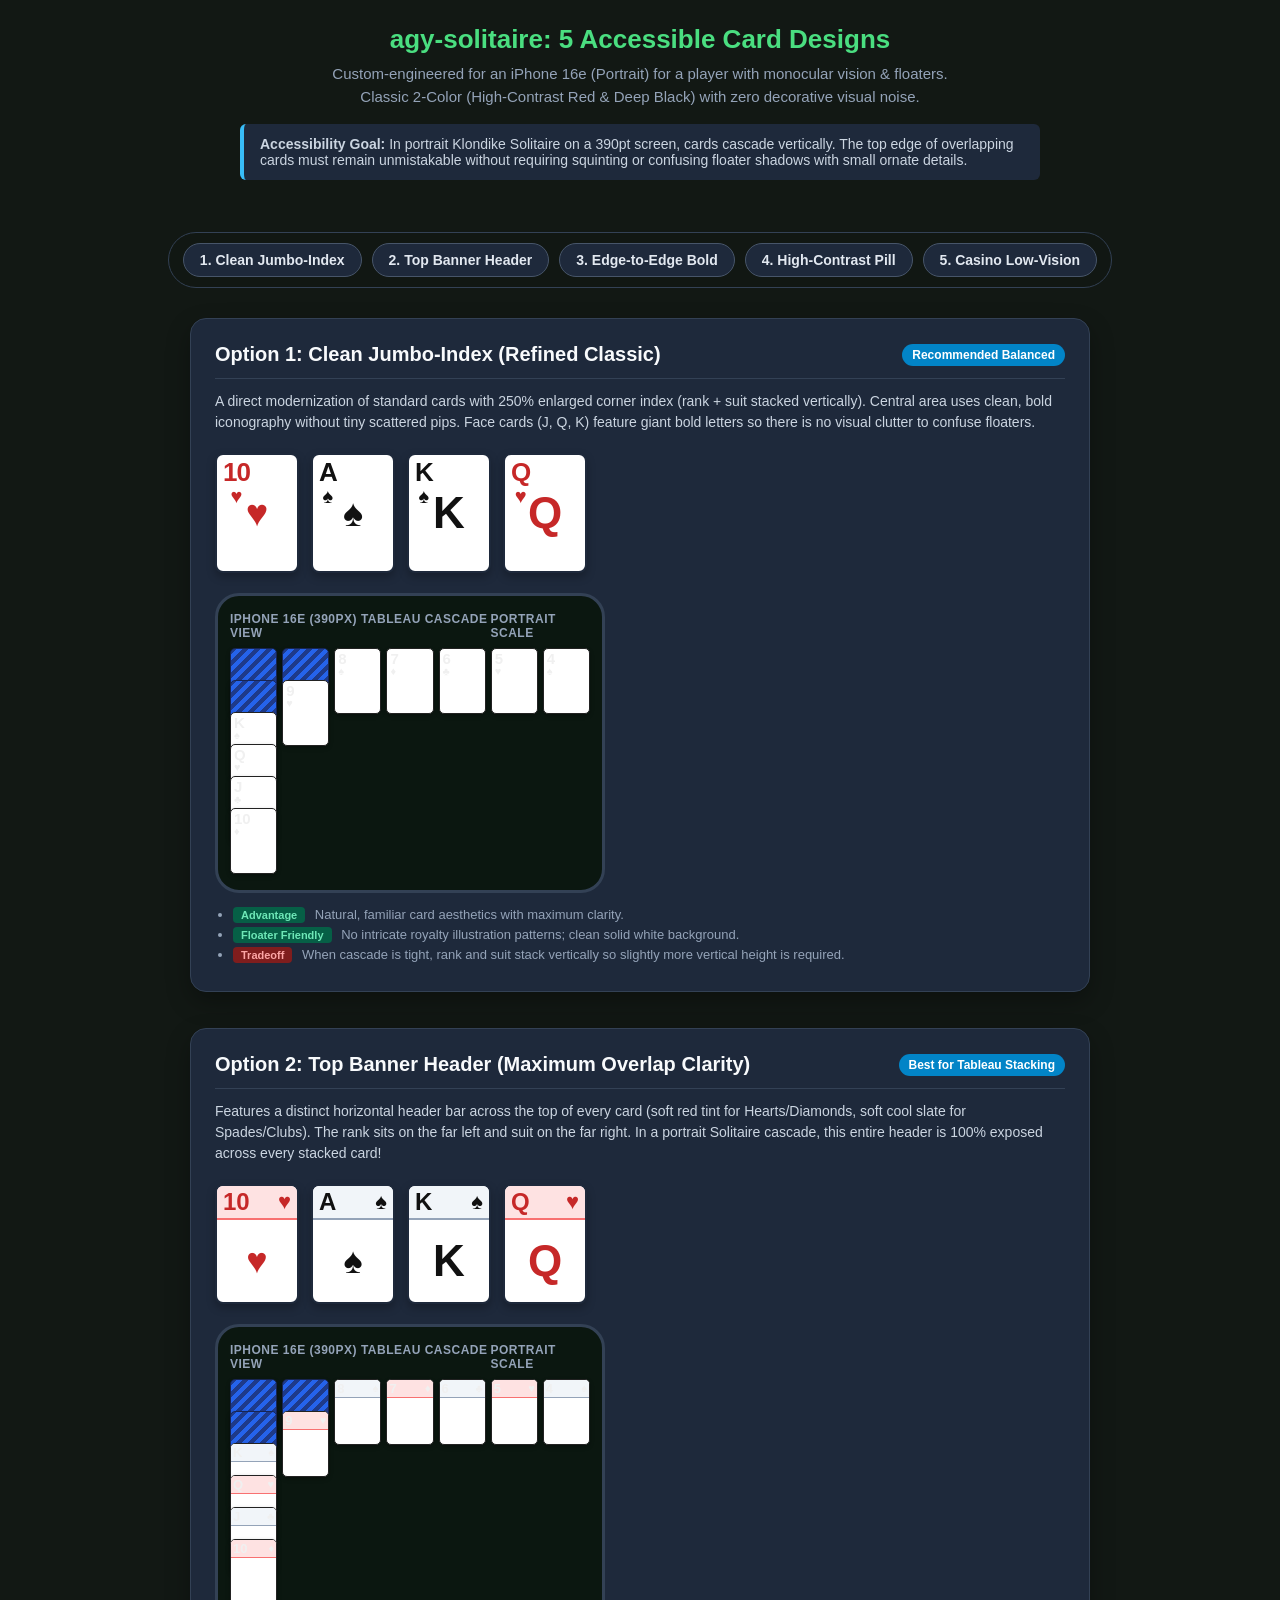
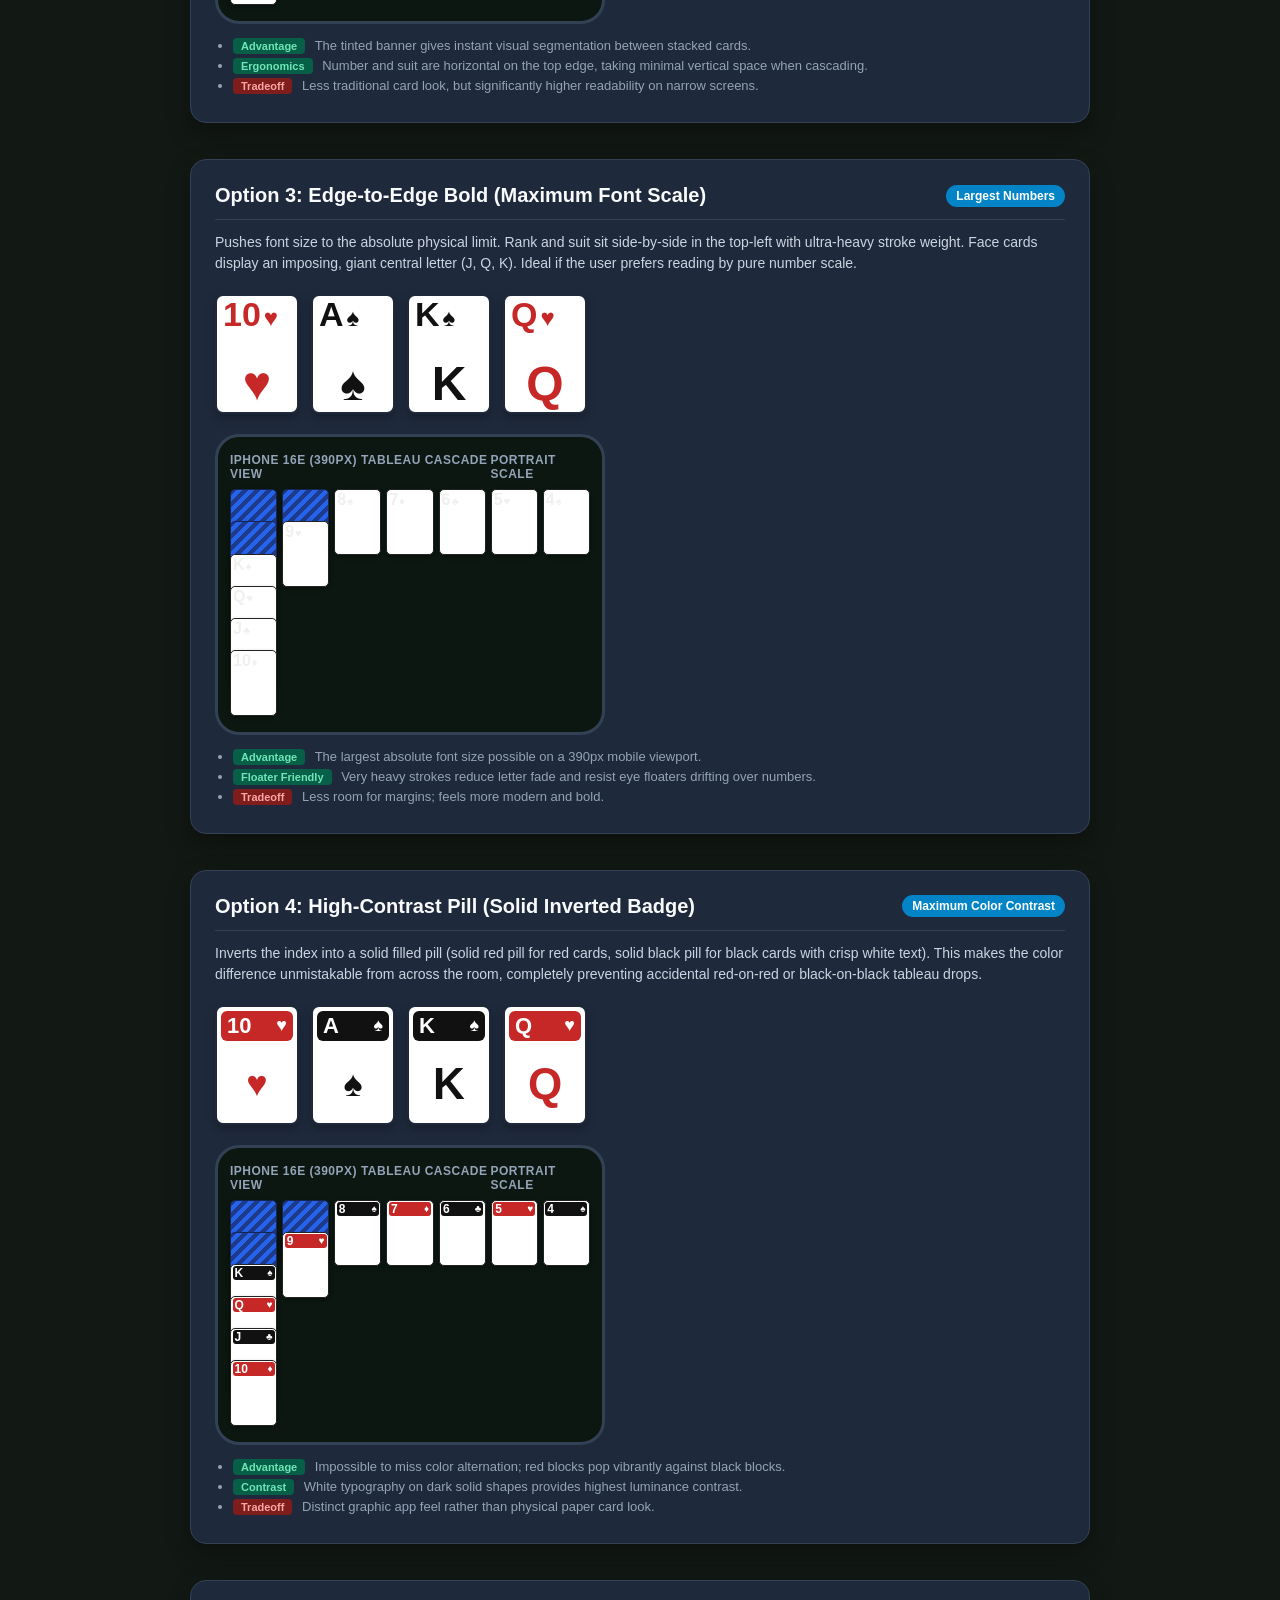
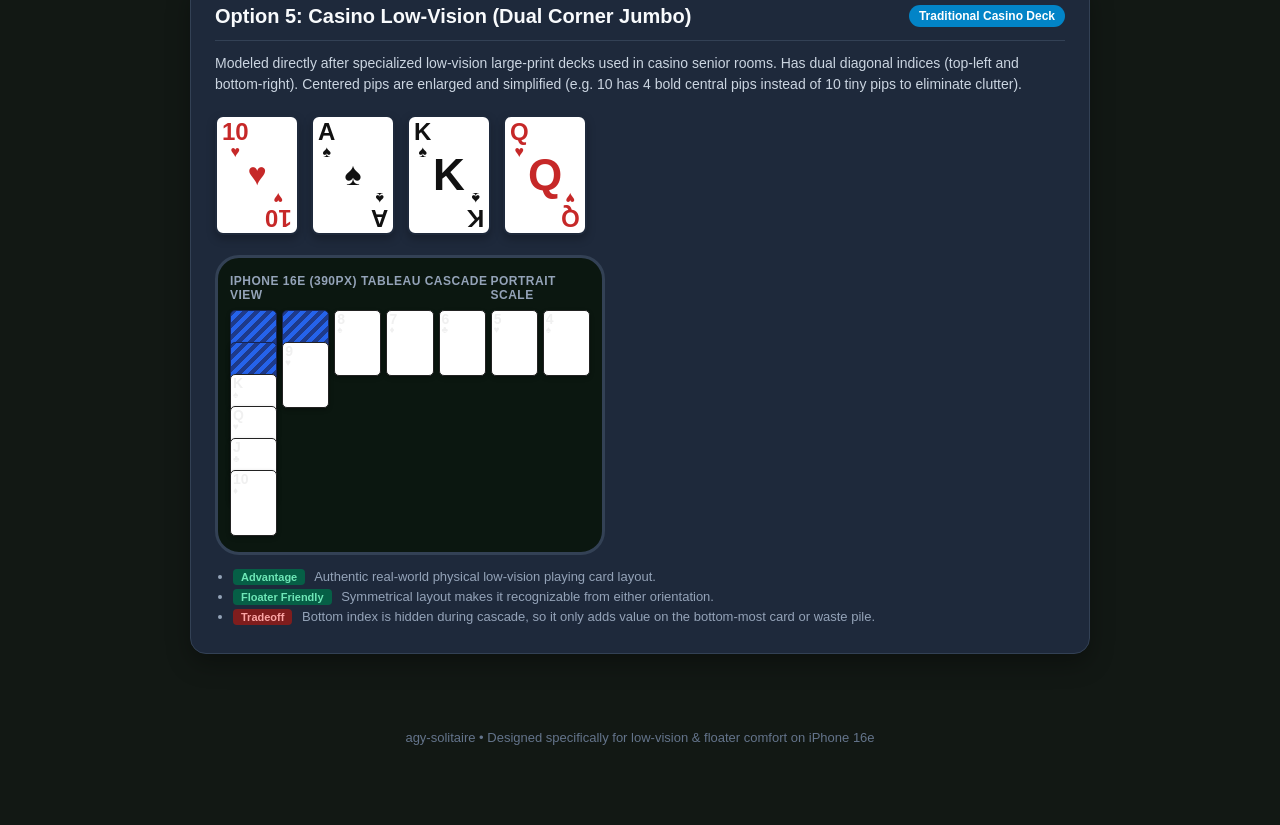
==== card-designs-preview.html @ 31e2810b "Add 5 accessible card design options with iPhone 16e portrait cascade simulation" ====
<!DOCTYPE html>
<html lang="en">
<head>
  <meta charset="UTF-8">
  <meta name="viewport" content="width=device-width, initial-scale=1.0">
  <title>agy-solitaire - Card Design Options for iPhone 16e</title>
  <style>
    :root {
      --bg-color: #0d1b14;
      --card-red: #c62828;
      --card-black: #111111;
      --card-bg: #ffffff;
      --card-border: #2c3e50;
      --felt-green: #1a4329;
    }

    * {
      box-sizing: border-box;
      margin: 0;
      padding: 0;
      font-family: -apple-system, BlinkMacSystemFont, "Segoe UI", Roboto, Helvetica, Arial, sans-serif;
    }

    body {
      background-color: #121814;
      color: #f0f0f0;
      padding: 24px 16px 80px 16px;
      display: flex;
      flex-direction: column;
      align-items: center;
    }

    header {
      max-width: 900px;
      text-align: center;
      margin-bottom: 28px;
    }

    h1 {
      font-size: 26px;
      margin-bottom: 8px;
      color: #4ade80;
    }

    p.subtitle {
      font-size: 15px;
      color: #94a3b8;
      line-height: 1.5;
    }

    .notice-box {
      background: #1e293b;
      border-left: 4px solid #38bdf8;
      padding: 12px 16px;
      border-radius: 6px;
      margin: 16px 0 24px 0;
      font-size: 14px;
      color: #cbd5e1;
      text-align: left;
      max-width: 800px;
    }

    .options-nav {
      display: flex;
      flex-wrap: wrap;
      gap: 10px;
      justify-content: center;
      margin-bottom: 30px;
      position: sticky;
      top: 10px;
      z-index: 100;
      background: rgba(18, 24, 20, 0.95);
      backdrop-filter: blur(8px);
      padding: 10px 14px;
      border-radius: 30px;
      border: 1px solid #334155;
    }

    .nav-btn {
      background: #1e293b;
      color: #e2e8f0;
      border: 1px solid #475569;
      padding: 8px 16px;
      border-radius: 20px;
      font-size: 14px;
      font-weight: 600;
      cursor: pointer;
      text-decoration: none;
      transition: all 0.2s;
    }

    .nav-btn:hover, .nav-btn.active {
      background: #22c55e;
      color: #052e16;
      border-color: #22c55e;
    }

    .section-card {
      background: #1e293b;
      border: 1px solid #334155;
      border-radius: 16px;
      padding: 24px;
      max-width: 900px;
      width: 100%;
      margin-bottom: 36px;
      box-shadow: 0 10px 25px rgba(0,0,0,0.3);
    }

    .option-header {
      display: flex;
      justify-content: space-between;
      align-items: center;
      margin-bottom: 12px;
      border-bottom: 1px solid #334155;
      padding-bottom: 12px;
    }

    .option-title {
      font-size: 20px;
      font-weight: 700;
      color: #f8fafc;
    }

    .option-tag {
      background: #0284c7;
      color: #ffffff;
      padding: 4px 10px;
      border-radius: 12px;
      font-size: 12px;
      font-weight: bold;
    }

    .option-desc {
      font-size: 14px;
      color: #cbd5e1;
      margin-bottom: 20px;
      line-height: 1.5;
    }

    .showcase-row {
      display: flex;
      flex-wrap: wrap;
      gap: 16px;
      align-items: flex-start;
      margin-bottom: 20px;
    }

    .card-sample-group {
      display: flex;
      gap: 12px;
      flex-wrap: wrap;
    }

    /* Standard Card Box - 80px x 115px for preview */
    .card {
      width: 84px;
      height: 120px;
      background: #ffffff;
      border-radius: 8px;
      border: 2px solid #1e293b;
      box-shadow: 0 4px 8px rgba(0,0,0,0.25);
      position: relative;
      overflow: hidden;
      user-select: none;
      display: flex;
      flex-direction: column;
    }

    .card.red {
      color: #c62828;
    }

    .card.black {
      color: #111111;
    }

    /* iPhone 16e Simulation View */
    .iphone-sim-container {
      background: #0b1710;
      border: 3px solid #334155;
      border-radius: 24px;
      padding: 16px 12px;
      width: 100%;
      max-width: 390px;
      margin-top: 16px;
    }

    .iphone-sim-title {
      font-size: 12px;
      font-weight: bold;
      color: #94a3b8;
      text-transform: uppercase;
      letter-spacing: 0.5px;
      margin-bottom: 8px;
      display: flex;
      justify-content: space-between;
    }

    .iphone-sim-tableau {
      display: grid;
      grid-template-columns: repeat(7, 1fr);
      gap: 5px;
      width: 100%;
      min-height: 160px;
    }

    .tableau-col {
      display: flex;
      flex-direction: column;
      position: relative;
    }

    /* Micro-card for 390px iPhone simulation */
    .iphone-card {
      width: 100%;
      aspect-ratio: 1 / 1.4;
      background: #ffffff;
      border-radius: 5px;
      border: 1.5px solid #222;
      box-shadow: 0 2px 4px rgba(0,0,0,0.3);
      position: relative;
      overflow: hidden;
      margin-bottom: -72%; /* realistic cascade overlap */
    }

    .iphone-card:last-child {
      margin-bottom: 0;
    }

    .iphone-card.facedown {
      background: linear-gradient(135deg, #1e3a8a 25%, #2563eb 25%, #2563eb 50%, #1e3a8a 50%, #1e3a8a 75%, #2563eb 75%);
      background-size: 12px 12px;
      border: 1.5px solid #172554;
    }

    /* ========================================================= */
    /* OPTION 1: CLEAN JUMBO-INDEX (CLASSIC REFINED)              */
    /* ========================================================= */
    .opt1-index {
      position: absolute;
      top: 4px;
      left: 6px;
      display: flex;
      flex-direction: column;
      align-items: center;
      line-height: 1;
    }
    .opt1-rank {
      font-size: 26px;
      font-weight: 900;
      letter-spacing: -1px;
    }
    .opt1-suit {
      font-size: 20px;
      margin-top: 1px;
    }
    .opt1-center {
      margin: auto;
      font-size: 38px;
      line-height: 1;
    }
    .opt1-court-letter {
      margin: auto;
      font-size: 44px;
      font-weight: 900;
      line-height: 1;
    }

    /* iPhone mini scale opt1 */
    .iphone-card.opt1 {
      padding: 2px 3px;
    }
    .iphone-card.opt1 .mini-rank {
      font-size: 15px;
      font-weight: 900;
      line-height: 1;
      display: block;
    }
    .iphone-card.opt1 .mini-suit {
      font-size: 11px;
      line-height: 1;
      display: block;
    }

    /* ========================================================= */
    /* OPTION 2: BANNER HEADER (MAXIMUM TABLEAU VISIBILITY)      */
    /* ========================================================= */
    .opt2-header {
      width: 100%;
      height: 34px;
      background: #f1f5f9;
      border-bottom: 2px solid #cbd5e1;
      display: flex;
      justify-content: space-between;
      align-items: center;
      padding: 0 6px;
    }
    .card.red .opt2-header {
      background: #fee2e2;
      border-bottom: 2px solid #f87171;
    }
    .card.black .opt2-header {
      background: #f1f5f9;
      border-bottom: 2px solid #94a3b8;
    }
    .opt2-rank {
      font-size: 24px;
      font-weight: 900;
    }
    .opt2-suit {
      font-size: 22px;
    }
    .opt2-center {
      margin: auto;
      font-size: 36px;
    }

    /* iPhone mini scale opt2 */
    .iphone-card.opt2 .mini-header {
      height: 18px;
      display: flex;
      justify-content: space-between;
      align-items: center;
      padding: 0 2px;
      border-bottom: 1.5px solid #cbd5e1;
    }
    .iphone-card.opt2.red .mini-header {
      background: #fee2e2;
      border-color: #f87171;
    }
    .iphone-card.opt2.black .mini-header {
      background: #f1f5f9;
      border-color: #94a3b8;
    }
    .iphone-card.opt2 .mini-rank {
      font-size: 13px;
      font-weight: 900;
      line-height: 1;
    }
    .iphone-card.opt2 .mini-suit {
      font-size: 11px;
      line-height: 1;
    }

    /* ========================================================= */
    /* OPTION 3: EDGE-TO-EDGE JUMBO (MAXIMUM DIGIT SIZE)         */
    /* ========================================================= */
    .opt3-container {
      height: 100%;
      display: flex;
      flex-direction: column;
      justify-content: space-between;
      padding: 3px 6px;
    }
    .opt3-top {
      display: flex;
      align-items: baseline;
      gap: 3px;
    }
    .opt3-rank {
      font-size: 34px;
      font-weight: 900;
      line-height: 0.9;
    }
    .opt3-suit {
      font-size: 24px;
      line-height: 1;
    }
    .opt3-center {
      font-size: 48px;
      font-weight: 900;
      text-align: center;
      line-height: 0.8;
      margin-bottom: 6px;
    }

    /* iPhone mini scale opt3 */
    .iphone-card.opt3 {
      padding: 2px;
    }
    .iphone-card.opt3 .mini-row {
      display: flex;
      align-items: baseline;
      gap: 1px;
    }
    .iphone-card.opt3 .mini-rank {
      font-size: 16px;
      font-weight: 900;
      line-height: 1;
    }
    .iphone-card.opt3 .mini-suit {
      font-size: 11px;
      line-height: 1;
    }

    /* ========================================================= */
    /* OPTION 4: HIGH-CONTRAST BADGE PILL (COLOR-BLOCKED TAG)    */
    /* ========================================================= */
    .opt4-badge {
      margin: 4px;
      padding: 2px 6px;
      border-radius: 6px;
      display: flex;
      align-items: center;
      justify-content: space-between;
    }
    .card.red .opt4-badge {
      background: #c62828;
      color: #ffffff;
    }
    .card.black .opt4-badge {
      background: #111111;
      color: #ffffff;
    }
    .opt4-rank {
      font-size: 22px;
      font-weight: 900;
    }
    .opt4-suit {
      font-size: 18px;
    }
    .opt4-center {
      margin: auto;
      font-size: 36px;
    }

    /* iPhone mini scale opt4 */
    .iphone-card.opt4 .mini-badge {
      margin: 1.5px;
      padding: 1px 2px;
      border-radius: 3px;
      display: flex;
      align-items: center;
      justify-content: space-between;
    }
    .iphone-card.opt4.red .mini-badge {
      background: #c62828;
      color: #fff;
    }
    .iphone-card.opt4.black .mini-badge {
      background: #111;
      color: #fff;
    }
    .iphone-card.opt4 .mini-rank {
      font-size: 12px;
      font-weight: 900;
      line-height: 1;
    }
    .iphone-card.opt4 .mini-suit {
      font-size: 10px;
      line-height: 1;
    }

    /* ========================================================= */
    /* OPTION 5: CASINO LOW-VISION (DUAL-CORNER JUMBO BOLD)      */
    /* ========================================================= */
    .opt5-corner-tl {
      position: absolute;
      top: 4px;
      left: 5px;
      display: flex;
      flex-direction: column;
      align-items: center;
      line-height: 0.95;
    }
    .opt5-corner-br {
      position: absolute;
      bottom: 4px;
      right: 5px;
      display: flex;
      flex-direction: column;
      align-items: center;
      line-height: 0.95;
      transform: rotate(180deg);
    }
    .opt5-rank {
      font-size: 24px;
      font-weight: 900;
    }
    .opt5-suit {
      font-size: 16px;
    }
    .opt5-center {
      margin: auto;
      font-size: 32px;
    }

    /* iPhone mini scale opt5 */
    .iphone-card.opt5 .mini-corner {
      padding: 2px;
      line-height: 0.9;
    }
    .iphone-card.opt5 .mini-rank {
      font-size: 14px;
      font-weight: 900;
      display: block;
    }
    .iphone-card.opt5 .mini-suit {
      font-size: 10px;
      display: block;
    }

    .key-features {
      margin-top: 14px;
      padding-left: 18px;
      font-size: 13px;
      color: #94a3b8;
    }
    .key-features li {
      margin-bottom: 4px;
    }
    .key-features strong {
      color: #e2e8f0;
    }

    .pro-con-tag {
      display: inline-block;
      padding: 2px 8px;
      border-radius: 4px;
      font-size: 11px;
      font-weight: bold;
      margin-right: 6px;
    }
    .pro { background: #065f46; color: #6ee7b7; }
    .con { background: #7f1d1d; color: #fca5a5; }

    footer {
      text-align: center;
      font-size: 13px;
      color: #64748b;
      margin-top: 40px;
    }
  </style>
</head>
<body>

  <header>
    <h1>agy-solitaire: 5 Accessible Card Designs</h1>
    <p class="subtitle">Custom-engineered for an iPhone 16e (Portrait) for a player with monocular vision & floaters.<br>
    Classic 2-Color (High-Contrast Red & Deep Black) with zero decorative visual noise.</p>
    <div class="notice-box">
      <strong>Accessibility Goal:</strong> In portrait Klondike Solitaire on a 390pt screen, cards cascade vertically. The top edge of overlapping cards must remain unmistakable without requiring squinting or confusing floater shadows with small ornate details.
    </div>
  </header>

  <nav class="options-nav">
    <a href="#option1" class="nav-btn">1. Clean Jumbo-Index</a>
    <a href="#option2" class="nav-btn">2. Top Banner Header</a>
    <a href="#option3" class="nav-btn">3. Edge-to-Edge Bold</a>
    <a href="#option4" class="nav-btn">4. High-Contrast Pill</a>
    <a href="#option5" class="nav-btn">5. Casino Low-Vision</a>
  </nav>

  <!-- OPTION 1 -->
  <section class="section-card" id="option1">
    <div class="option-header">
      <div class="option-title">Option 1: Clean Jumbo-Index (Refined Classic)</div>
      <div class="option-tag">Recommended Balanced</div>
    </div>
    <p class="option-desc">
      A direct modernization of standard cards with 250% enlarged corner index (rank + suit stacked vertically). Central area uses clean, bold iconography without tiny scattered pips. Face cards (J, Q, K) feature giant bold letters so there is no visual clutter to confuse floaters.
    </p>
    
    <div class="showcase-row">
      <!-- 4 Card Showcase -->
      <div class="card-sample-group">
        <!-- 10 of Hearts -->
        <div class="card red">
          <div class="opt1-index">
            <span class="opt1-rank">10</span>
            <span class="opt1-suit">♥</span>
          </div>
          <div class="opt1-center">♥</div>
        </div>
        <!-- Ace of Spades -->
        <div class="card black">
          <div class="opt1-index">
            <span class="opt1-rank">A</span>
            <span class="opt1-suit">♠</span>
          </div>
          <div class="opt1-center">♠</div>
        </div>
        <!-- King of Spades -->
        <div class="card black">
          <div class="opt1-index">
            <span class="opt1-rank">K</span>
            <span class="opt1-suit">♠</span>
          </div>
          <div class="opt1-court-letter">K</div>
        </div>
        <!-- Queen of Hearts -->
        <div class="card red">
          <div class="opt1-index">
            <span class="opt1-rank">Q</span>
            <span class="opt1-suit">♥</span>
          </div>
          <div class="opt1-court-letter">Q</div>
        </div>
      </div>
    </div>

    <!-- iPhone 16e Simulation -->
    <div class="iphone-sim-container">
      <div class="iphone-sim-title">
        <span>iPhone 16e (390px) Tableau Cascade View</span>
        <span>Portrait Scale</span>
      </div>
      <div class="iphone-sim-tableau">
        <div class="tableau-col">
          <div class="iphone-card facedown"></div>
          <div class="iphone-card facedown"></div>
          <div class="iphone-card opt1 black">
            <span class="mini-rank">K</span>
            <span class="mini-suit">♠</span>
          </div>
          <div class="iphone-card opt1 red">
            <span class="mini-rank">Q</span>
            <span class="mini-suit">♥</span>
          </div>
          <div class="iphone-card opt1 black">
            <span class="mini-rank">J</span>
            <span class="mini-suit">♣</span>
          </div>
          <div class="iphone-card opt1 red">
            <span class="mini-rank">10</span>
            <span class="mini-suit">♦</span>
          </div>
        </div>
        <!-- Empty spacers to show relative scale -->
        <div class="tableau-col"><div class="iphone-card facedown"></div><div class="iphone-card opt1 red"><span class="mini-rank">9</span><span class="mini-suit">♥</span></div></div>
        <div class="tableau-col"><div class="iphone-card opt1 black"><span class="mini-rank">8</span><span class="mini-suit">♠</span></div></div>
        <div class="tableau-col"><div class="iphone-card opt1 red"><span class="mini-rank">7</span><span class="mini-suit">♦</span></div></div>
        <div class="tableau-col"><div class="iphone-card opt1 black"><span class="mini-rank">6</span><span class="mini-suit">♣</span></div></div>
        <div class="tableau-col"><div class="iphone-card opt1 red"><span class="mini-rank">5</span><span class="mini-suit">♥</span></div></div>
        <div class="tableau-col"><div class="iphone-card opt1 black"><span class="mini-rank">4</span><span class="mini-suit">♠</span></div></div>
      </div>
    </div>

    <ul class="key-features">
      <li><span class="pro-con-tag pro">Advantage</span> Natural, familiar card aesthetics with maximum clarity.</li>
      <li><span class="pro-con-tag pro">Floater Friendly</span> No intricate royalty illustration patterns; clean solid white background.</li>
      <li><span class="pro-con-tag con">Tradeoff</span> When cascade is tight, rank and suit stack vertically so slightly more vertical height is required.</li>
    </ul>
  </section>

  <!-- OPTION 2 -->
  <section class="section-card" id="option2">
    <div class="option-header">
      <div class="option-title">Option 2: Top Banner Header (Maximum Overlap Clarity)</div>
      <div class="option-tag">Best for Tableau Stacking</div>
    </div>
    <p class="option-desc">
      Features a distinct horizontal header bar across the top of every card (soft red tint for Hearts/Diamonds, soft cool slate for Spades/Clubs). The rank sits on the far left and suit on the far right. In a portrait Solitaire cascade, this entire header is 100% exposed across every stacked card!
    </p>
    
    <div class="showcase-row">
      <div class="card-sample-group">
        <div class="card red">
          <div class="opt2-header">
            <span class="opt2-rank">10</span>
            <span class="opt2-suit">♥</span>
          </div>
          <div class="opt2-center">♥</div>
        </div>
        <div class="card black">
          <div class="opt2-header">
            <span class="opt2-rank">A</span>
            <span class="opt2-suit">♠</span>
          </div>
          <div class="opt2-center">♠</div>
        </div>
        <div class="card black">
          <div class="opt2-header">
            <span class="opt2-rank">K</span>
            <span class="opt2-suit">♠</span>
          </div>
          <div class="opt1-court-letter">K</div>
        </div>
        <div class="card red">
          <div class="opt2-header">
            <span class="opt2-rank">Q</span>
            <span class="opt2-suit">♥</span>
          </div>
          <div class="opt1-court-letter">Q</div>
        </div>
      </div>
    </div>

    <!-- iPhone 16e Simulation -->
    <div class="iphone-sim-container">
      <div class="iphone-sim-title">
        <span>iPhone 16e (390px) Tableau Cascade View</span>
        <span>Portrait Scale</span>
      </div>
      <div class="iphone-sim-tableau">
        <div class="tableau-col">
          <div class="iphone-card facedown"></div>
          <div class="iphone-card facedown"></div>
          <div class="iphone-card opt2 black">
            <div class="mini-header"><span class="mini-rank">K</span><span class="mini-suit">♠</span></div>
          </div>
          <div class="iphone-card opt2 red">
            <div class="mini-header"><span class="mini-rank">Q</span><span class="mini-suit">♥</span></div>
          </div>
          <div class="iphone-card opt2 black">
            <div class="mini-header"><span class="mini-rank">J</span><span class="mini-suit">♣</span></div>
          </div>
          <div class="iphone-card opt2 red">
            <div class="mini-header"><span class="mini-rank">10</span><span class="mini-suit">♦</span></div>
          </div>
        </div>
        <div class="tableau-col"><div class="iphone-card facedown"></div><div class="iphone-card opt2 red"><div class="mini-header"><span class="mini-rank">9</span><span class="mini-suit">♥</span></div></div></div>
        <div class="tableau-col"><div class="iphone-card opt2 black"><div class="mini-header"><span class="mini-rank">8</span><span class="mini-suit">♠</span></div></div></div>
        <div class="tableau-col"><div class="iphone-card opt2 red"><div class="mini-header"><span class="mini-rank">7</span><span class="mini-suit">♦</span></div></div></div>
        <div class="tableau-col"><div class="iphone-card opt2 black"><div class="mini-header"><span class="mini-rank">6</span><span class="mini-suit">♣</span></div></div></div>
        <div class="tableau-col"><div class="iphone-card opt2 red"><div class="mini-header"><span class="mini-rank">5</span><span class="mini-suit">♥</span></div></div></div>
        <div class="tableau-col"><div class="iphone-card opt2 black"><div class="mini-header"><span class="mini-rank">4</span><span class="mini-suit">♠</span></div></div></div>
      </div>
    </div>

    <ul class="key-features">
      <li><span class="pro-con-tag pro">Advantage</span> The tinted banner gives instant visual segmentation between stacked cards.</li>
      <li><span class="pro-con-tag pro">Ergonomics</span> Number and suit are horizontal on the top edge, taking minimal vertical space when cascading.</li>
      <li><span class="pro-con-tag con">Tradeoff</span> Less traditional card look, but significantly higher readability on narrow screens.</li>
    </ul>
  </section>

  <!-- OPTION 3 -->
  <section class="section-card" id="option3">
    <div class="option-header">
      <div class="option-title">Option 3: Edge-to-Edge Bold (Maximum Font Scale)</div>
      <div class="option-tag">Largest Numbers</div>
    </div>
    <p class="option-desc">
      Pushes font size to the absolute physical limit. Rank and suit sit side-by-side in the top-left with ultra-heavy stroke weight. Face cards display an imposing, giant central letter (J, Q, K). Ideal if the user prefers reading by pure number scale.
    </p>
    
    <div class="showcase-row">
      <div class="card-sample-group">
        <div class="card red">
          <div class="opt3-container">
            <div class="opt3-top">
              <span class="opt3-rank">10</span>
              <span class="opt3-suit">♥</span>
            </div>
            <div class="opt3-center">♥</div>
          </div>
        </div>
        <div class="card black">
          <div class="opt3-container">
            <div class="opt3-top">
              <span class="opt3-rank">A</span>
              <span class="opt3-suit">♠</span>
            </div>
            <div class="opt3-center">♠</div>
          </div>
        </div>
        <div class="card black">
          <div class="opt3-container">
            <div class="opt3-top">
              <span class="opt3-rank">K</span>
              <span class="opt3-suit">♠</span>
            </div>
            <div class="opt3-center">K</div>
          </div>
        </div>
        <div class="card red">
          <div class="opt3-container">
            <div class="opt3-top">
              <span class="opt3-rank">Q</span>
              <span class="opt3-suit">♥</span>
            </div>
            <div class="opt3-center">Q</div>
          </div>
        </div>
      </div>
    </div>

    <!-- iPhone 16e Simulation -->
    <div class="iphone-sim-container">
      <div class="iphone-sim-title">
        <span>iPhone 16e (390px) Tableau Cascade View</span>
        <span>Portrait Scale</span>
      </div>
      <div class="iphone-sim-tableau">
        <div class="tableau-col">
          <div class="iphone-card facedown"></div>
          <div class="iphone-card facedown"></div>
          <div class="iphone-card opt3 black">
            <div class="mini-row"><span class="mini-rank">K</span><span class="mini-suit">♠</span></div>
          </div>
          <div class="iphone-card opt3 red">
            <div class="mini-row"><span class="mini-rank">Q</span><span class="mini-suit">♥</span></div>
          </div>
          <div class="iphone-card opt3 black">
            <div class="mini-row"><span class="mini-rank">J</span><span class="mini-suit">♣</span></div>
          </div>
          <div class="iphone-card opt3 red">
            <div class="mini-row"><span class="mini-rank">10</span><span class="mini-suit">♦</span></div>
          </div>
        </div>
        <div class="tableau-col"><div class="iphone-card facedown"></div><div class="iphone-card opt3 red"><div class="mini-row"><span class="mini-rank">9</span><span class="mini-suit">♥</span></div></div></div>
        <div class="tableau-col"><div class="iphone-card opt3 black"><div class="mini-row"><span class="mini-rank">8</span><span class="mini-suit">♠</span></div></div></div>
        <div class="tableau-col"><div class="iphone-card opt3 red"><div class="mini-row"><span class="mini-rank">7</span><span class="mini-suit">♦</span></div></div></div>
        <div class="tableau-col"><div class="iphone-card opt3 black"><div class="mini-row"><span class="mini-rank">6</span><span class="mini-suit">♣</span></div></div></div>
        <div class="tableau-col"><div class="iphone-card opt3 red"><div class="mini-row"><span class="mini-rank">5</span><span class="mini-suit">♥</span></div></div></div>
        <div class="tableau-col"><div class="iphone-card opt3 black"><div class="mini-row"><span class="mini-rank">4</span><span class="mini-suit">♠</span></div></div></div>
      </div>
    </div>

    <ul class="key-features">
      <li><span class="pro-con-tag pro">Advantage</span> The largest absolute font size possible on a 390px mobile viewport.</li>
      <li><span class="pro-con-tag pro">Floater Friendly</span> Very heavy strokes reduce letter fade and resist eye floaters drifting over numbers.</li>
      <li><span class="pro-con-tag con">Tradeoff</span> Less room for margins; feels more modern and bold.</li>
    </ul>
  </section>

  <!-- OPTION 4 -->
  <section class="section-card" id="option4">
    <div class="option-header">
      <div class="option-title">Option 4: High-Contrast Pill (Solid Inverted Badge)</div>
      <div class="option-tag">Maximum Color Contrast</div>
    </div>
    <p class="option-desc">
      Inverts the index into a solid filled pill (solid red pill for red cards, solid black pill for black cards with crisp white text). This makes the color difference unmistakable from across the room, completely preventing accidental red-on-red or black-on-black tableau drops.
    </p>
    
    <div class="showcase-row">
      <div class="card-sample-group">
        <div class="card red">
          <div class="opt4-badge">
            <span class="opt4-rank">10</span>
            <span class="opt4-suit">♥</span>
          </div>
          <div class="opt4-center">♥</div>
        </div>
        <div class="card black">
          <div class="opt4-badge">
            <span class="opt4-rank">A</span>
            <span class="opt4-suit">♠</span>
          </div>
          <div class="opt4-center">♠</div>
        </div>
        <div class="card black">
          <div class="opt4-badge">
            <span class="opt4-rank">K</span>
            <span class="opt4-suit">♠</span>
          </div>
          <div class="opt1-court-letter">K</div>
        </div>
        <div class="card red">
          <div class="opt4-badge">
            <span class="opt4-rank">Q</span>
            <span class="opt4-suit">♥</span>
          </div>
          <div class="opt1-court-letter">Q</div>
        </div>
      </div>
    </div>

    <!-- iPhone 16e Simulation -->
    <div class="iphone-sim-container">
      <div class="iphone-sim-title">
        <span>iPhone 16e (390px) Tableau Cascade View</span>
        <span>Portrait Scale</span>
      </div>
      <div class="iphone-sim-tableau">
        <div class="tableau-col">
          <div class="iphone-card facedown"></div>
          <div class="iphone-card facedown"></div>
          <div class="iphone-card opt4 black">
            <div class="mini-badge"><span class="mini-rank">K</span><span class="mini-suit">♠</span></div>
          </div>
          <div class="iphone-card opt4 red">
            <div class="mini-badge"><span class="mini-rank">Q</span><span class="mini-suit">♥</span></div>
          </div>
          <div class="iphone-card opt4 black">
            <div class="mini-badge"><span class="mini-rank">J</span><span class="mini-suit">♣</span></div>
          </div>
          <div class="iphone-card opt4 red">
            <div class="mini-badge"><span class="mini-rank">10</span><span class="mini-suit">♦</span></div>
          </div>
        </div>
        <div class="tableau-col"><div class="iphone-card facedown"></div><div class="iphone-card opt4 red"><div class="mini-badge"><span class="mini-rank">9</span><span class="mini-suit">♥</span></div></div></div>
        <div class="tableau-col"><div class="iphone-card opt4 black"><div class="mini-badge"><span class="mini-rank">8</span><span class="mini-suit">♠</span></div></div></div>
        <div class="tableau-col"><div class="iphone-card opt4 red"><div class="mini-badge"><span class="mini-rank">7</span><span class="mini-suit">♦</span></div></div></div>
        <div class="tableau-col"><div class="iphone-card opt4 black"><div class="mini-badge"><span class="mini-rank">6</span><span class="mini-suit">♣</span></div></div></div>
        <div class="tableau-col"><div class="iphone-card opt4 red"><div class="mini-badge"><span class="mini-rank">5</span><span class="mini-suit">♥</span></div></div></div>
        <div class="tableau-col"><div class="iphone-card opt4 black"><div class="mini-badge"><span class="mini-rank">4</span><span class="mini-suit">♠</span></div></div></div>
      </div>
    </div>

    <ul class="key-features">
      <li><span class="pro-con-tag pro">Advantage</span> Impossible to miss color alternation; red blocks pop vibrantly against black blocks.</li>
      <li><span class="pro-con-tag pro">Contrast</span> White typography on dark solid shapes provides highest luminance contrast.</li>
      <li><span class="pro-con-tag con">Tradeoff</span> Distinct graphic app feel rather than physical paper card look.</li>
    </ul>
  </section>

  <!-- OPTION 5 -->
  <section class="section-card" id="option5">
    <div class="option-header">
      <div class="option-title">Option 5: Casino Low-Vision (Dual Corner Jumbo)</div>
      <div class="option-tag">Traditional Casino Deck</div>
    </div>
    <p class="option-desc">
      Modeled directly after specialized low-vision large-print decks used in casino senior rooms. Has dual diagonal indices (top-left and bottom-right). Centered pips are enlarged and simplified (e.g. 10 has 4 bold central pips instead of 10 tiny pips to eliminate clutter).
    </p>
    
    <div class="showcase-row">
      <div class="card-sample-group">
        <div class="card red">
          <div class="opt5-corner-tl">
            <span class="opt5-rank">10</span>
            <span class="opt5-suit">♥</span>
          </div>
          <div class="opt5-center">♥</div>
          <div class="opt5-corner-br">
            <span class="opt5-rank">10</span>
            <span class="opt5-suit">♥</span>
          </div>
        </div>
        <div class="card black">
          <div class="opt5-corner-tl">
            <span class="opt5-rank">A</span>
            <span class="opt5-suit">♠</span>
          </div>
          <div class="opt5-center">♠</div>
          <div class="opt5-corner-br">
            <span class="opt5-rank">A</span>
            <span class="opt5-suit">♠</span>
          </div>
        </div>
        <div class="card black">
          <div class="opt5-corner-tl">
            <span class="opt5-rank">K</span>
            <span class="opt5-suit">♠</span>
          </div>
          <div class="opt1-court-letter">K</div>
          <div class="opt5-corner-br">
            <span class="opt5-rank">K</span>
            <span class="opt5-suit">♠</span>
          </div>
        </div>
        <div class="card red">
          <div class="opt5-corner-tl">
            <span class="opt5-rank">Q</span>
            <span class="opt5-suit">♥</span>
          </div>
          <div class="opt1-court-letter">Q</div>
          <div class="opt5-corner-br">
            <span class="opt5-rank">Q</span>
            <span class="opt5-suit">♥</span>
          </div>
        </div>
      </div>
    </div>

    <!-- iPhone 16e Simulation -->
    <div class="iphone-sim-container">
      <div class="iphone-sim-title">
        <span>iPhone 16e (390px) Tableau Cascade View</span>
        <span>Portrait Scale</span>
      </div>
      <div class="iphone-sim-tableau">
        <div class="tableau-col">
          <div class="iphone-card facedown"></div>
          <div class="iphone-card facedown"></div>
          <div class="iphone-card opt5 black">
            <div class="mini-corner"><span class="mini-rank">K</span><span class="mini-suit">♠</span></div>
          </div>
          <div class="iphone-card opt5 red">
            <div class="mini-corner"><span class="mini-rank">Q</span><span class="mini-suit">♥</span></div>
          </div>
          <div class="iphone-card opt5 black">
            <div class="mini-corner"><span class="mini-rank">J</span><span class="mini-suit">♣</span></div>
          </div>
          <div class="iphone-card opt5 red">
            <div class="mini-corner"><span class="mini-rank">10</span><span class="mini-suit">♦</span></div>
          </div>
        </div>
        <div class="tableau-col"><div class="iphone-card facedown"></div><div class="iphone-card opt5 red"><div class="mini-corner"><span class="mini-rank">9</span><span class="mini-suit">♥</span></div></div></div>
        <div class="tableau-col"><div class="iphone-card opt5 black"><div class="mini-corner"><span class="mini-rank">8</span><span class="mini-suit">♠</span></div></div></div>
        <div class="tableau-col"><div class="iphone-card opt5 red"><div class="mini-corner"><span class="mini-rank">7</span><span class="mini-suit">♦</span></div></div></div>
        <div class="tableau-col"><div class="iphone-card opt5 black"><div class="mini-corner"><span class="mini-rank">6</span><span class="mini-suit">♣</span></div></div></div>
        <div class="tableau-col"><div class="iphone-card opt5 red"><div class="mini-corner"><span class="mini-rank">5</span><span class="mini-suit">♥</span></div></div></div>
        <div class="tableau-col"><div class="iphone-card opt5 black"><div class="mini-corner"><span class="mini-rank">4</span><span class="mini-suit">♠</span></div></div></div>
      </div>
    </div>

    <ul class="key-features">
      <li><span class="pro-con-tag pro">Advantage</span> Authentic real-world physical low-vision playing card layout.</li>
      <li><span class="pro-con-tag pro">Floater Friendly</span> Symmetrical layout makes it recognizable from either orientation.</li>
      <li><span class="pro-con-tag con">Tradeoff</span> Bottom index is hidden during cascade, so it only adds value on the bottom-most card or waste pile.</li>
    </ul>
  </section>

  <footer>
    <p>agy-solitaire &bull; Designed specifically for low-vision & floater comfort on iPhone 16e</p>
  </footer>

</body>
</html>
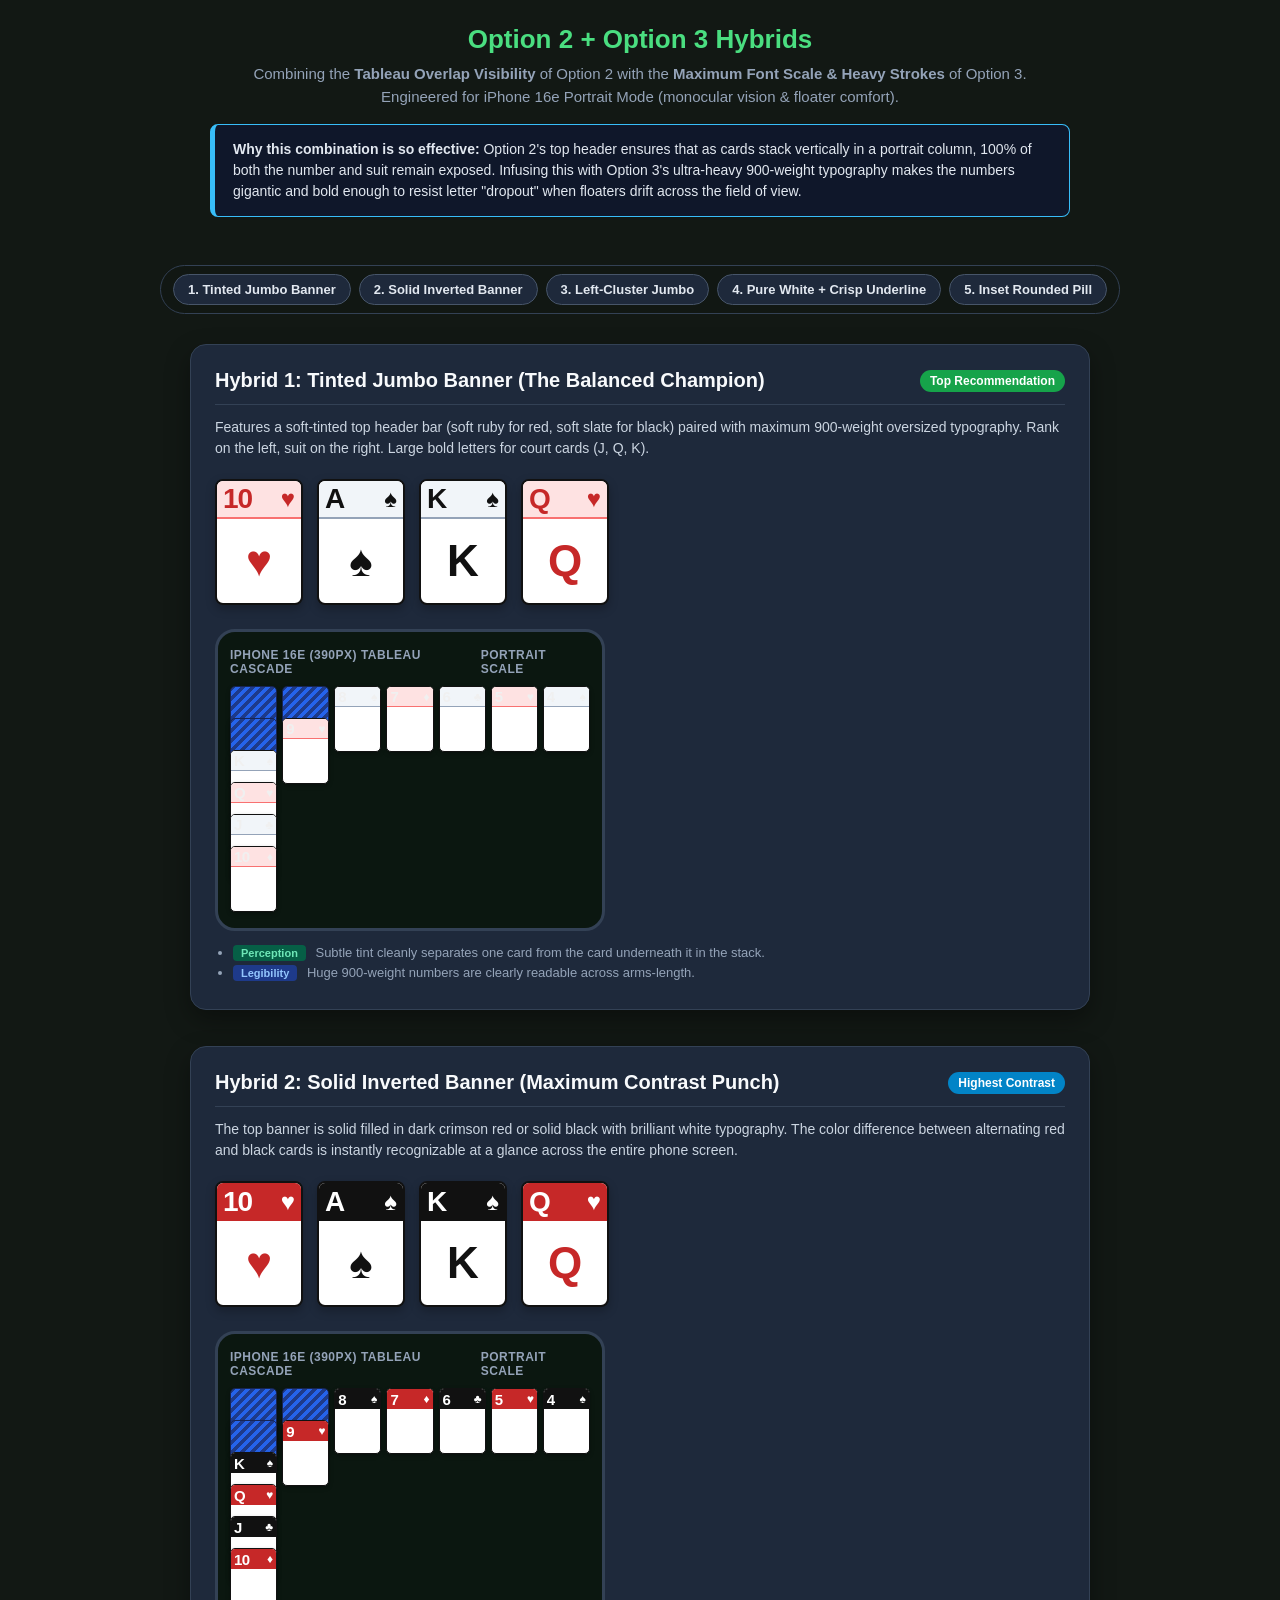
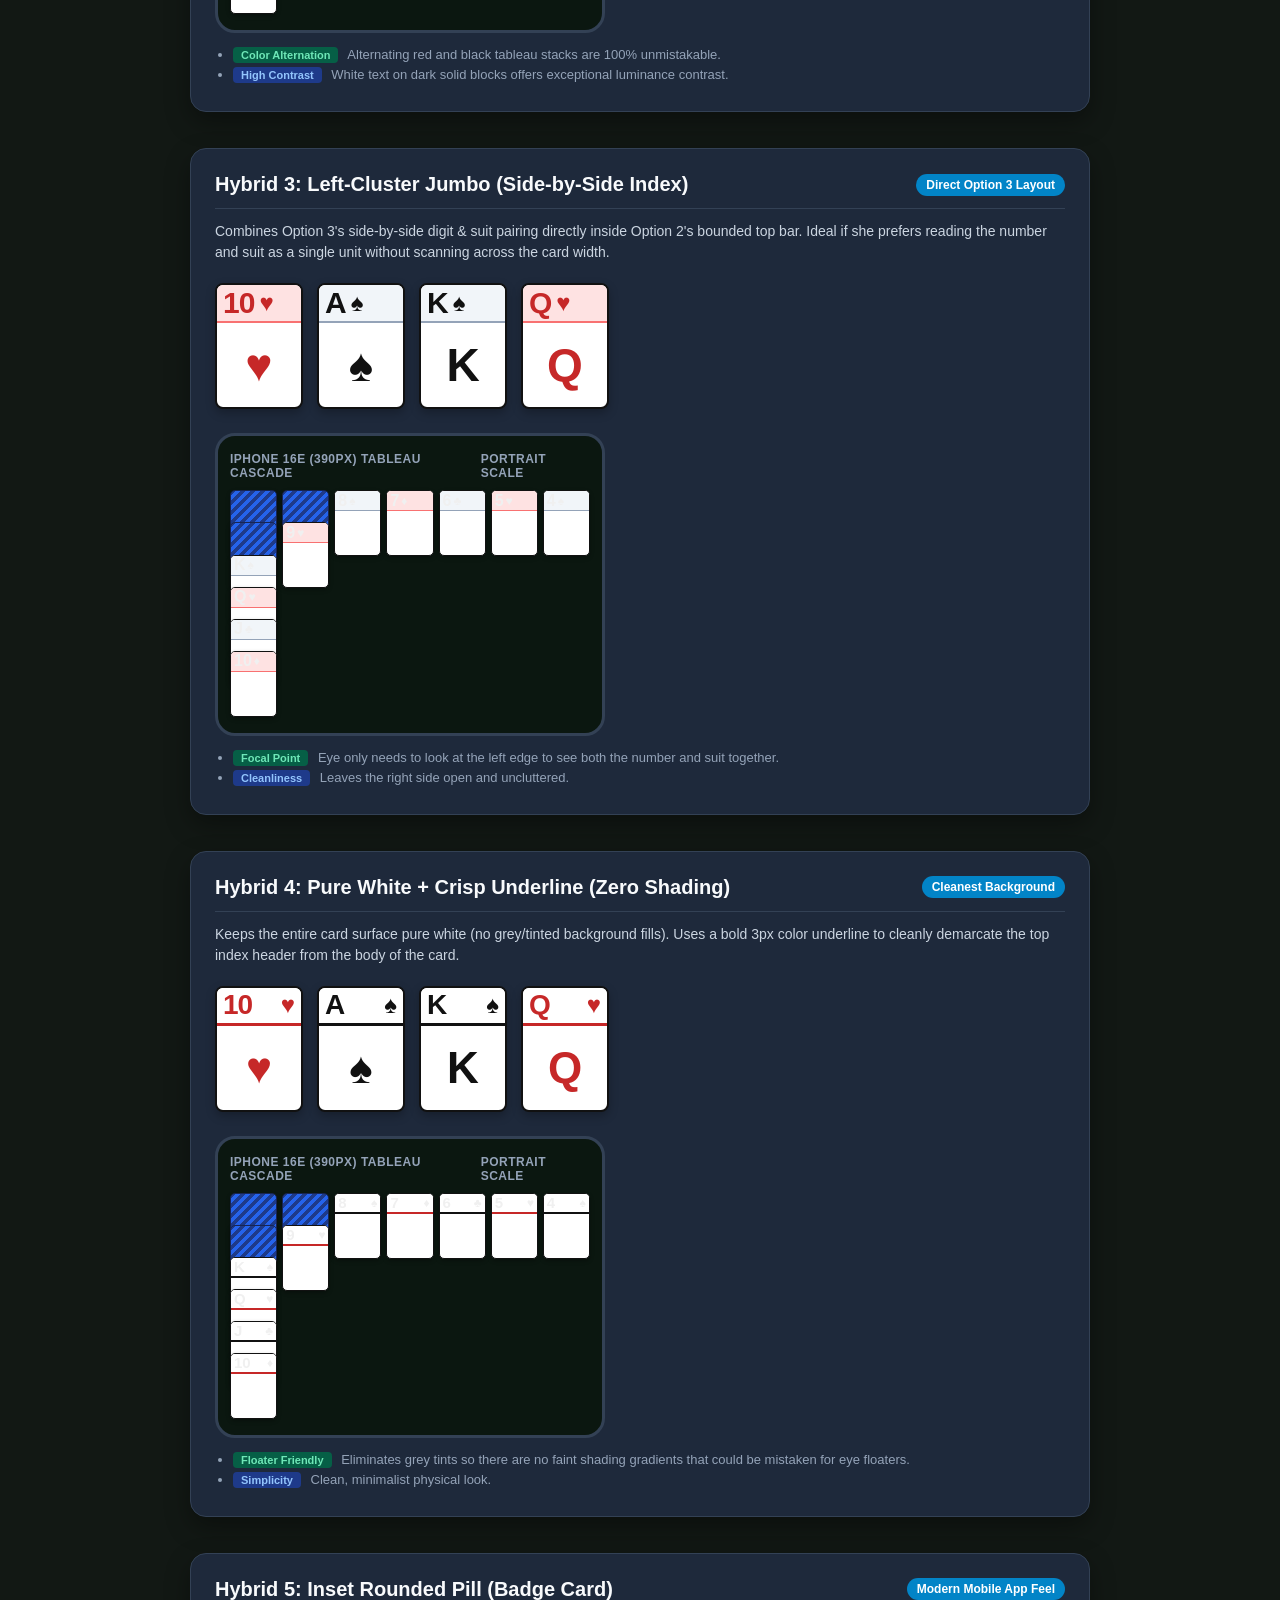
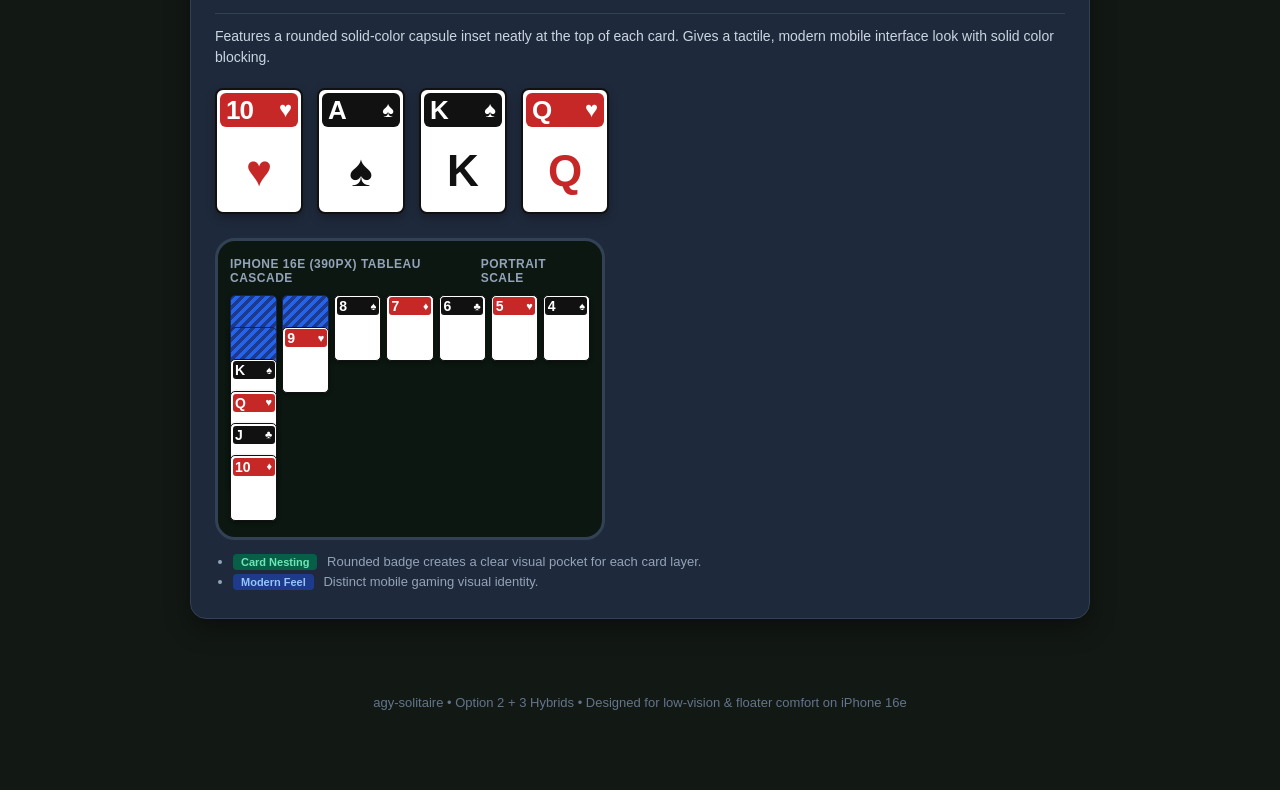
==== commit fc626c44: "Add 5 variations of Option 2 + Option 3 hybrid card design" ====
--- a/card-designs-preview.html
+++ b/card-designs-preview.html
@@ -3,15 +3,15 @@
 <head>
   <meta charset="UTF-8">
   <meta name="viewport" content="width=device-width, initial-scale=1.0">
-  <title>agy-solitaire - Card Design Options for iPhone 16e</title>
+  <title>agy-solitaire - Option 2 + 3 Hybrid Card Designs (iPhone 16e)</title>
   <style>
     :root {
-      --bg-color: #0d1b14;
       --card-red: #c62828;
       --card-black: #111111;
-      --card-bg: #ffffff;
-      --card-border: #2c3e50;
-      --felt-green: #1a4329;
+      --felt-bg: #0b1710;
+      --ui-bg: #121814;
+      --panel-bg: #1e293b;
+      --border-color: #334155;
     }
 
     * {
@@ -22,7 +22,7 @@
     }
 
     body {
-      background-color: #121814;
+      background-color: var(--ui-bg);
       color: #f0f0f0;
       padding: 24px 16px 80px 16px;
       display: flex;
@@ -33,7 +33,7 @@
     header {
       max-width: 900px;
       text-align: center;
-      margin-bottom: 28px;
+      margin-bottom: 24px;
     }
 
     h1 {
@@ -48,41 +48,43 @@
       line-height: 1.5;
     }
 
-    .notice-box {
-      background: #1e293b;
-      border-left: 4px solid #38bdf8;
-      padding: 12px 16px;
-      border-radius: 6px;
+    .callout {
+      background: #0f172a;
+      border: 1px solid #38bdf8;
+      border-left: 5px solid #38bdf8;
+      padding: 14px 18px;
+      border-radius: 8px;
       margin: 16px 0 24px 0;
       font-size: 14px;
-      color: #cbd5e1;
+      color: #e2e8f0;
       text-align: left;
-      max-width: 800px;
-    }
-
-    .options-nav {
+      max-width: 860px;
+      line-height: 1.5;
+    }
+
+    .nav-bar {
       display: flex;
       flex-wrap: wrap;
-      gap: 10px;
+      gap: 8px;
       justify-content: center;
       margin-bottom: 30px;
       position: sticky;
       top: 10px;
       z-index: 100;
       background: rgba(18, 24, 20, 0.95);
-      backdrop-filter: blur(8px);
-      padding: 10px 14px;
+      backdrop-filter: blur(10px);
+      padding: 8px 12px;
       border-radius: 30px;
-      border: 1px solid #334155;
+      border: 1px solid var(--border-color);
     }
 
     .nav-btn {
       background: #1e293b;
       color: #e2e8f0;
       border: 1px solid #475569;
-      padding: 8px 16px;
-      border-radius: 20px;
-      font-size: 14px;
+      padding: 7px 14px;
+      border-radius: 18px;
+      font-size: 13px;
       font-weight: 600;
       cursor: pointer;
       text-decoration: none;
@@ -96,14 +98,14 @@
     }
 
     .section-card {
-      background: #1e293b;
-      border: 1px solid #334155;
+      background: var(--panel-bg);
+      border: 1px solid var(--border-color);
       border-radius: 16px;
       padding: 24px;
       max-width: 900px;
       width: 100%;
       margin-bottom: 36px;
-      box-shadow: 0 10px 25px rgba(0,0,0,0.3);
+      box-shadow: 0 10px 25px rgba(0,0,0,0.35);
     }
 
     .option-header {
@@ -111,7 +113,7 @@
       justify-content: space-between;
       align-items: center;
       margin-bottom: 12px;
-      border-bottom: 1px solid #334155;
+      border-bottom: 1px solid var(--border-color);
       padding-bottom: 12px;
     }
 
@@ -121,7 +123,7 @@
       color: #f8fafc;
     }
 
-    .option-tag {
+    .option-badge {
       background: #0284c7;
       color: #ffffff;
       padding: 4px 10px;
@@ -130,6 +132,10 @@
       font-weight: bold;
     }
 
+    .option-badge.star {
+      background: #16a34a;
+    }
+
     .option-desc {
       font-size: 14px;
       color: #cbd5e1;
@@ -137,28 +143,29 @@
       line-height: 1.5;
     }
 
+    /* Isolated Cards Display */
     .showcase-row {
       display: flex;
       flex-wrap: wrap;
       gap: 16px;
       align-items: flex-start;
-      margin-bottom: 20px;
+      margin-bottom: 24px;
     }
 
     .card-sample-group {
       display: flex;
-      gap: 12px;
+      gap: 14px;
       flex-wrap: wrap;
     }
 
-    /* Standard Card Box - 80px x 115px for preview */
+    /* Card Base */
     .card {
-      width: 84px;
-      height: 120px;
+      width: 88px;
+      height: 126px;
       background: #ffffff;
       border-radius: 8px;
-      border: 2px solid #1e293b;
-      box-shadow: 0 4px 8px rgba(0,0,0,0.25);
+      border: 2px solid #111111;
+      box-shadow: 0 4px 10px rgba(0,0,0,0.25);
       position: relative;
       overflow: hidden;
       user-select: none;
@@ -167,22 +174,21 @@
     }
 
     .card.red {
-      color: #c62828;
+      color: var(--card-red);
     }
 
     .card.black {
-      color: #111111;
-    }
-
-    /* iPhone 16e Simulation View */
+      color: var(--card-black);
+    }
+
+    /* iPhone 16e Simulation */
     .iphone-sim-container {
-      background: #0b1710;
+      background: var(--felt-bg);
       border: 3px solid #334155;
-      border-radius: 24px;
+      border-radius: 20px;
       padding: 16px 12px;
       width: 100%;
       max-width: 390px;
-      margin-top: 16px;
     }
 
     .iphone-sim-title {
@@ -191,7 +197,7 @@
       color: #94a3b8;
       text-transform: uppercase;
       letter-spacing: 0.5px;
-      margin-bottom: 8px;
+      margin-bottom: 10px;
       display: flex;
       justify-content: space-between;
     }
@@ -201,7 +207,7 @@
       grid-template-columns: repeat(7, 1fr);
       gap: 5px;
       width: 100%;
-      min-height: 160px;
+      min-height: 170px;
     }
 
     .tableau-col {
@@ -210,13 +216,12 @@
       position: relative;
     }
 
-    /* Micro-card for 390px iPhone simulation */
     .iphone-card {
       width: 100%;
       aspect-ratio: 1 / 1.4;
       background: #ffffff;
       border-radius: 5px;
-      border: 1.5px solid #222;
+      border: 1.5px solid #111111;
       box-shadow: 0 2px 4px rgba(0,0,0,0.3);
       position: relative;
       overflow: hidden;
@@ -229,275 +234,328 @@
 
     .iphone-card.facedown {
       background: linear-gradient(135deg, #1e3a8a 25%, #2563eb 25%, #2563eb 50%, #1e3a8a 50%, #1e3a8a 75%, #2563eb 75%);
-      background-size: 12px 12px;
+      background-size: 10px 10px;
       border: 1.5px solid #172554;
     }
 
-    /* ========================================================= */
-    /* OPTION 1: CLEAN JUMBO-INDEX (CLASSIC REFINED)              */
-    /* ========================================================= */
-    .opt1-index {
-      position: absolute;
-      top: 4px;
-      left: 6px;
-      display: flex;
-      flex-direction: column;
-      align-items: center;
-      line-height: 1;
-    }
-    .opt1-rank {
-      font-size: 26px;
+    /* ================================================================= */
+    /* HYBRID 1: TINTED JUMBO BANNER (Soft Tint + 900 Weight Ultra-Font) */
+    /* ================================================================= */
+    .h1-header {
+      width: 100%;
+      height: 38px;
+      display: flex;
+      justify-content: space-between;
+      align-items: center;
+      padding: 0 6px;
+      border-bottom: 2.5px solid;
+    }
+    .card.red .h1-header {
+      background: #fee2e2;
+      border-color: #f87171;
+    }
+    .card.black .h1-header {
+      background: #f1f5f9;
+      border-color: #94a3b8;
+    }
+    .h1-rank {
+      font-size: 28px;
       font-weight: 900;
       letter-spacing: -1px;
-    }
-    .opt1-suit {
-      font-size: 20px;
-      margin-top: 1px;
-    }
-    .opt1-center {
-      margin: auto;
-      font-size: 38px;
-      line-height: 1;
-    }
-    .opt1-court-letter {
+      line-height: 1;
+    }
+    .h1-suit {
+      font-size: 24px;
+      line-height: 1;
+    }
+    .h1-center {
       margin: auto;
       font-size: 44px;
       font-weight: 900;
       line-height: 1;
     }
 
-    /* iPhone mini scale opt1 */
-    .iphone-card.opt1 {
-      padding: 2px 3px;
-    }
-    .iphone-card.opt1 .mini-rank {
-      font-size: 15px;
-      font-weight: 900;
-      line-height: 1;
-      display: block;
-    }
-    .iphone-card.opt1 .mini-suit {
-      font-size: 11px;
-      line-height: 1;
-      display: block;
-    }
-
-    /* ========================================================= */
-    /* OPTION 2: BANNER HEADER (MAXIMUM TABLEAU VISIBILITY)      */
-    /* ========================================================= */
-    .opt2-header {
-      width: 100%;
-      height: 34px;
-      background: #f1f5f9;
-      border-bottom: 2px solid #cbd5e1;
+    /* iPhone mini scale H1 */
+    .iphone-card.h1 .mini-h1-header {
+      height: 20px;
       display: flex;
       justify-content: space-between;
       align-items: center;
-      padding: 0 6px;
-    }
-    .card.red .opt2-header {
-      background: #fee2e2;
-      border-bottom: 2px solid #f87171;
-    }
-    .card.black .opt2-header {
-      background: #f1f5f9;
-      border-bottom: 2px solid #94a3b8;
-    }
-    .opt2-rank {
-      font-size: 24px;
-      font-weight: 900;
-    }
-    .opt2-suit {
-      font-size: 22px;
-    }
-    .opt2-center {
-      margin: auto;
-      font-size: 36px;
-    }
-
-    /* iPhone mini scale opt2 */
-    .iphone-card.opt2 .mini-header {
-      height: 18px;
-      display: flex;
-      justify-content: space-between;
-      align-items: center;
-      padding: 0 2px;
-      border-bottom: 1.5px solid #cbd5e1;
-    }
-    .iphone-card.opt2.red .mini-header {
+      padding: 0 3px;
+      border-bottom: 1.5px solid;
+    }
+    .iphone-card.h1.red .mini-h1-header {
       background: #fee2e2;
       border-color: #f87171;
     }
-    .iphone-card.opt2.black .mini-header {
+    .iphone-card.h1.black .mini-h1-header {
       background: #f1f5f9;
       border-color: #94a3b8;
     }
-    .iphone-card.opt2 .mini-rank {
-      font-size: 13px;
-      font-weight: 900;
-      line-height: 1;
-    }
-    .iphone-card.opt2 .mini-suit {
+    .iphone-card.h1 .mini-rank {
+      font-size: 15px;
+      font-weight: 900;
+      letter-spacing: -0.5px;
+      line-height: 1;
+    }
+    .iphone-card.h1 .mini-suit {
+      font-size: 12px;
+      line-height: 1;
+    }
+
+    /* ================================================================= */
+    /* HYBRID 2: SOLID INVERTED BANNER (Maximum Color Punch)             */
+    /* ================================================================= */
+    .h2-header {
+      width: 100%;
+      height: 38px;
+      display: flex;
+      justify-content: space-between;
+      align-items: center;
+      padding: 0 6px;
+      color: #ffffff;
+    }
+    .card.red .h2-header {
+      background: var(--card-red);
+    }
+    .card.black .h2-header {
+      background: var(--card-black);
+    }
+    .h2-rank {
+      font-size: 28px;
+      font-weight: 900;
+      letter-spacing: -1px;
+      line-height: 1;
+    }
+    .h2-suit {
+      font-size: 24px;
+      line-height: 1;
+    }
+    .h2-center {
+      margin: auto;
+      font-size: 44px;
+      font-weight: 900;
+      line-height: 1;
+    }
+
+    /* iPhone mini scale H2 */
+    .iphone-card.h2 .mini-h2-header {
+      height: 20px;
+      display: flex;
+      justify-content: space-between;
+      align-items: center;
+      padding: 0 3px;
+      color: #ffffff;
+    }
+    .iphone-card.h2.red .mini-h2-header {
+      background: var(--card-red);
+    }
+    .iphone-card.h2.black .mini-h2-header {
+      background: var(--card-black);
+    }
+    .iphone-card.h2 .mini-rank {
+      font-size: 15px;
+      font-weight: 900;
+      letter-spacing: -0.5px;
+      line-height: 1;
+    }
+    .iphone-card.h2 .mini-suit {
+      font-size: 12px;
+      line-height: 1;
+    }
+
+    /* ================================================================= */
+    /* HYBRID 3: LEFT-ALIGNED JUMBO CLUSTER WITH DIVIDER BAR             */
+    /* ================================================================= */
+    .h3-header {
+      width: 100%;
+      height: 38px;
+      display: flex;
+      align-items: center;
+      padding: 0 6px;
+      gap: 5px;
+      border-bottom: 2.5px solid;
+    }
+    .card.red .h3-header {
+      background: #fee2e2;
+      border-color: #f87171;
+    }
+    .card.black .h3-header {
+      background: #f1f5f9;
+      border-color: #94a3b8;
+    }
+    .h3-rank {
+      font-size: 30px;
+      font-weight: 900;
+      letter-spacing: -1px;
+      line-height: 1;
+    }
+    .h3-suit {
+      font-size: 24px;
+      line-height: 1;
+    }
+    .h3-center {
+      margin: auto;
+      font-size: 46px;
+      font-weight: 900;
+    }
+
+    /* iPhone mini scale H3 */
+    .iphone-card.h3 .mini-h3-header {
+      height: 20px;
+      display: flex;
+      align-items: center;
+      padding: 0 3px;
+      gap: 2px;
+      border-bottom: 1.5px solid;
+    }
+    .iphone-card.h3.red .mini-h3-header {
+      background: #fee2e2;
+      border-color: #f87171;
+    }
+    .iphone-card.h3.black .mini-h3-header {
+      background: #f1f5f9;
+      border-color: #94a3b8;
+    }
+    .iphone-card.h3 .mini-rank {
+      font-size: 16px;
+      font-weight: 900;
+      line-height: 1;
+    }
+    .iphone-card.h3 .mini-suit {
+      font-size: 12px;
+      line-height: 1;
+    }
+
+    /* ================================================================= */
+    /* HYBRID 4: SHARP CRISP UNDERLINE (No Grey Tint, Pure White Card)   */
+    /* ================================================================= */
+    .h4-header {
+      width: 100%;
+      height: 38px;
+      display: flex;
+      justify-content: space-between;
+      align-items: center;
+      padding: 0 6px;
+      border-bottom: 3.5px solid;
+      background: #ffffff;
+    }
+    .card.red .h4-header {
+      border-color: var(--card-red);
+    }
+    .card.black .h4-header {
+      border-color: var(--card-black);
+    }
+    .h4-rank {
+      font-size: 28px;
+      font-weight: 900;
+      letter-spacing: -1px;
+      line-height: 1;
+    }
+    .h4-suit {
+      font-size: 24px;
+      line-height: 1;
+    }
+    .h4-center {
+      margin: auto;
+      font-size: 44px;
+      font-weight: 900;
+    }
+
+    /* iPhone mini scale H4 */
+    .iphone-card.h4 .mini-h4-header {
+      height: 20px;
+      display: flex;
+      justify-content: space-between;
+      align-items: center;
+      padding: 0 3px;
+      border-bottom: 2px solid;
+      background: #ffffff;
+    }
+    .iphone-card.h4.red .mini-h4-header {
+      border-color: var(--card-red);
+    }
+    .iphone-card.h4.black .mini-h4-header {
+      border-color: var(--card-black);
+    }
+    .iphone-card.h4 .mini-rank {
+      font-size: 15px;
+      font-weight: 900;
+      line-height: 1;
+    }
+    .iphone-card.h4 .mini-suit {
+      font-size: 12px;
+      line-height: 1;
+    }
+
+    /* ================================================================= */
+    /* HYBRID 5: FULL-BLEED MONOLITHIC BADGE (Max Visual Weight)         */
+    /* ================================================================= */
+    .h5-badge-wrap {
+      padding: 3px;
+      width: 100%;
+    }
+    .h5-badge {
+      width: 100%;
+      height: 34px;
+      border-radius: 6px;
+      display: flex;
+      justify-content: space-between;
+      align-items: center;
+      padding: 0 6px;
+      color: #ffffff;
+    }
+    .card.red .h5-badge {
+      background: var(--card-red);
+    }
+    .card.black .h5-badge {
+      background: var(--card-black);
+    }
+    .h5-rank {
+      font-size: 26px;
+      font-weight: 900;
+      letter-spacing: -1px;
+      line-height: 1;
+    }
+    .h5-suit {
+      font-size: 22px;
+      line-height: 1;
+    }
+    .h5-center {
+      margin: auto;
+      font-size: 44px;
+      font-weight: 900;
+    }
+
+    /* iPhone mini scale H5 */
+    .iphone-card.h5 .mini-h5-wrap {
+      padding: 1.5px;
+      width: 100%;
+    }
+    .iphone-card.h5 .mini-h5-badge {
+      width: 100%;
+      height: 18px;
+      border-radius: 3px;
+      display: flex;
+      justify-content: space-between;
+      align-items: center;
+      padding: 0 2.5px;
+      color: #ffffff;
+    }
+    .iphone-card.h5.red .mini-h5-badge {
+      background: var(--card-red);
+    }
+    .iphone-card.h5.black .mini-h5-badge {
+      background: var(--card-black);
+    }
+    .iphone-card.h5 .mini-rank {
+      font-size: 14px;
+      font-weight: 900;
+      line-height: 1;
+    }
+    .iphone-card.h5 .mini-suit {
       font-size: 11px;
       line-height: 1;
-    }
-
-    /* ========================================================= */
-    /* OPTION 3: EDGE-TO-EDGE JUMBO (MAXIMUM DIGIT SIZE)         */
-    /* ========================================================= */
-    .opt3-container {
-      height: 100%;
-      display: flex;
-      flex-direction: column;
-      justify-content: space-between;
-      padding: 3px 6px;
-    }
-    .opt3-top {
-      display: flex;
-      align-items: baseline;
-      gap: 3px;
-    }
-    .opt3-rank {
-      font-size: 34px;
-      font-weight: 900;
-      line-height: 0.9;
-    }
-    .opt3-suit {
-      font-size: 24px;
-      line-height: 1;
-    }
-    .opt3-center {
-      font-size: 48px;
-      font-weight: 900;
-      text-align: center;
-      line-height: 0.8;
-      margin-bottom: 6px;
-    }
-
-    /* iPhone mini scale opt3 */
-    .iphone-card.opt3 {
-      padding: 2px;
-    }
-    .iphone-card.opt3 .mini-row {
-      display: flex;
-      align-items: baseline;
-      gap: 1px;
-    }
-    .iphone-card.opt3 .mini-rank {
-      font-size: 16px;
-      font-weight: 900;
-      line-height: 1;
-    }
-    .iphone-card.opt3 .mini-suit {
-      font-size: 11px;
-      line-height: 1;
-    }
-
-    /* ========================================================= */
-    /* OPTION 4: HIGH-CONTRAST BADGE PILL (COLOR-BLOCKED TAG)    */
-    /* ========================================================= */
-    .opt4-badge {
-      margin: 4px;
-      padding: 2px 6px;
-      border-radius: 6px;
-      display: flex;
-      align-items: center;
-      justify-content: space-between;
-    }
-    .card.red .opt4-badge {
-      background: #c62828;
-      color: #ffffff;
-    }
-    .card.black .opt4-badge {
-      background: #111111;
-      color: #ffffff;
-    }
-    .opt4-rank {
-      font-size: 22px;
-      font-weight: 900;
-    }
-    .opt4-suit {
-      font-size: 18px;
-    }
-    .opt4-center {
-      margin: auto;
-      font-size: 36px;
-    }
-
-    /* iPhone mini scale opt4 */
-    .iphone-card.opt4 .mini-badge {
-      margin: 1.5px;
-      padding: 1px 2px;
-      border-radius: 3px;
-      display: flex;
-      align-items: center;
-      justify-content: space-between;
-    }
-    .iphone-card.opt4.red .mini-badge {
-      background: #c62828;
-      color: #fff;
-    }
-    .iphone-card.opt4.black .mini-badge {
-      background: #111;
-      color: #fff;
-    }
-    .iphone-card.opt4 .mini-rank {
-      font-size: 12px;
-      font-weight: 900;
-      line-height: 1;
-    }
-    .iphone-card.opt4 .mini-suit {
-      font-size: 10px;
-      line-height: 1;
-    }
-
-    /* ========================================================= */
-    /* OPTION 5: CASINO LOW-VISION (DUAL-CORNER JUMBO BOLD)      */
-    /* ========================================================= */
-    .opt5-corner-tl {
-      position: absolute;
-      top: 4px;
-      left: 5px;
-      display: flex;
-      flex-direction: column;
-      align-items: center;
-      line-height: 0.95;
-    }
-    .opt5-corner-br {
-      position: absolute;
-      bottom: 4px;
-      right: 5px;
-      display: flex;
-      flex-direction: column;
-      align-items: center;
-      line-height: 0.95;
-      transform: rotate(180deg);
-    }
-    .opt5-rank {
-      font-size: 24px;
-      font-weight: 900;
-    }
-    .opt5-suit {
-      font-size: 16px;
-    }
-    .opt5-center {
-      margin: auto;
-      font-size: 32px;
-    }
-
-    /* iPhone mini scale opt5 */
-    .iphone-card.opt5 .mini-corner {
-      padding: 2px;
-      line-height: 0.9;
-    }
-    .iphone-card.opt5 .mini-rank {
-      font-size: 14px;
-      font-weight: 900;
-      display: block;
-    }
-    .iphone-card.opt5 .mini-suit {
-      font-size: 10px;
-      display: block;
     }
 
     .key-features {
@@ -513,7 +571,7 @@
       color: #e2e8f0;
     }
 
-    .pro-con-tag {
+    .tag {
       display: inline-block;
       padding: 2px 8px;
       border-radius: 4px;
@@ -521,8 +579,8 @@
       font-weight: bold;
       margin-right: 6px;
     }
-    .pro { background: #065f46; color: #6ee7b7; }
-    .con { background: #7f1d1d; color: #fca5a5; }
+    .tag.highlight { background: #065f46; color: #6ee7b7; }
+    .tag.note { background: #1e3a8a; color: #93c5fd; }
 
     footer {
       text-align: center;
@@ -535,66 +593,66 @@
 <body>
 
   <header>
-    <h1>agy-solitaire: 5 Accessible Card Designs</h1>
-    <p class="subtitle">Custom-engineered for an iPhone 16e (Portrait) for a player with monocular vision & floaters.<br>
-    Classic 2-Color (High-Contrast Red & Deep Black) with zero decorative visual noise.</p>
-    <div class="notice-box">
-      <strong>Accessibility Goal:</strong> In portrait Klondike Solitaire on a 390pt screen, cards cascade vertically. The top edge of overlapping cards must remain unmistakable without requiring squinting or confusing floater shadows with small ornate details.
+    <h1>Option 2 + Option 3 Hybrids</h1>
+    <p class="subtitle">
+      Combining the <strong>Tableau Overlap Visibility</strong> of Option 2 with the <strong>Maximum Font Scale & Heavy Strokes</strong> of Option 3.<br>
+      Engineered for iPhone 16e Portrait Mode (monocular vision & floater comfort).
+    </p>
+    <div class="callout">
+      <strong>Why this combination is so effective:</strong>
+      Option 2's top header ensures that as cards stack vertically in a portrait column, 100% of both the number and suit remain exposed. Infusing this with Option 3's ultra-heavy 900-weight typography makes the numbers gigantic and bold enough to resist letter "dropout" when floaters drift across the field of view.
     </div>
   </header>
 
-  <nav class="options-nav">
-    <a href="#option1" class="nav-btn">1. Clean Jumbo-Index</a>
-    <a href="#option2" class="nav-btn">2. Top Banner Header</a>
-    <a href="#option3" class="nav-btn">3. Edge-to-Edge Bold</a>
-    <a href="#option4" class="nav-btn">4. High-Contrast Pill</a>
-    <a href="#option5" class="nav-btn">5. Casino Low-Vision</a>
+  <nav class="nav-bar">
+    <a href="#hybrid1" class="nav-btn">1. Tinted Jumbo Banner</a>
+    <a href="#hybrid2" class="nav-btn">2. Solid Inverted Banner</a>
+    <a href="#hybrid3" class="nav-btn">3. Left-Cluster Jumbo</a>
+    <a href="#hybrid4" class="nav-btn">4. Pure White + Crisp Underline</a>
+    <a href="#hybrid5" class="nav-btn">5. Inset Rounded Pill</a>
   </nav>
 
-  <!-- OPTION 1 -->
-  <section class="section-card" id="option1">
+  <!-- ========================================================= -->
+  <!-- HYBRID 1 -->
+  <!-- ========================================================= -->
+  <section class="section-card" id="hybrid1">
     <div class="option-header">
-      <div class="option-title">Option 1: Clean Jumbo-Index (Refined Classic)</div>
-      <div class="option-tag">Recommended Balanced</div>
+      <div class="option-title">Hybrid 1: Tinted Jumbo Banner (The Balanced Champion)</div>
+      <div class="option-badge star">Top Recommendation</div>
     </div>
     <p class="option-desc">
-      A direct modernization of standard cards with 250% enlarged corner index (rank + suit stacked vertically). Central area uses clean, bold iconography without tiny scattered pips. Face cards (J, Q, K) feature giant bold letters so there is no visual clutter to confuse floaters.
+      Features a soft-tinted top header bar (soft ruby for red, soft slate for black) paired with maximum 900-weight oversized typography. Rank on the left, suit on the right. Large bold letters for court cards (J, Q, K).
     </p>
-    
+
     <div class="showcase-row">
-      <!-- 4 Card Showcase -->
       <div class="card-sample-group">
-        <!-- 10 of Hearts -->
         <div class="card red">
-          <div class="opt1-index">
-            <span class="opt1-rank">10</span>
-            <span class="opt1-suit">♥</span>
-          </div>
-          <div class="opt1-center">♥</div>
-        </div>
-        <!-- Ace of Spades -->
+          <div class="h1-header">
+            <span class="h1-rank">10</span>
+            <span class="h1-suit">♥</span>
+          </div>
+          <div class="h1-center">♥</div>
+        </div>
         <div class="card black">
-          <div class="opt1-index">
-            <span class="opt1-rank">A</span>
-            <span class="opt1-suit">♠</span>
-          </div>
-          <div class="opt1-center">♠</div>
-        </div>
-        <!-- King of Spades -->
+          <div class="h1-header">
+            <span class="h1-rank">A</span>
+            <span class="h1-suit">♠</span>
+          </div>
+          <div class="h1-center">♠</div>
+        </div>
         <div class="card black">
-          <div class="opt1-index">
-            <span class="opt1-rank">K</span>
-            <span class="opt1-suit">♠</span>
-          </div>
-          <div class="opt1-court-letter">K</div>
-        </div>
-        <!-- Queen of Hearts -->
+          <div class="h1-header">
+            <span class="h1-rank">K</span>
+            <span class="h1-suit">♠</span>
+          </div>
+          <div class="h1-center">K</div>
+        </div>
         <div class="card red">
-          <div class="opt1-index">
-            <span class="opt1-rank">Q</span>
-            <span class="opt1-suit">♥</span>
-          </div>
-          <div class="opt1-court-letter">Q</div>
+          <div class="h1-header">
+            <span class="h1-rank">Q</span>
+            <span class="h1-suit">♥</span>
+          </div>
+          <div class="h1-center">Q</div>
         </div>
       </div>
     </div>
@@ -602,86 +660,82 @@
     <!-- iPhone 16e Simulation -->
     <div class="iphone-sim-container">
       <div class="iphone-sim-title">
-        <span>iPhone 16e (390px) Tableau Cascade View</span>
+        <span>iPhone 16e (390px) Tableau Cascade</span>
         <span>Portrait Scale</span>
       </div>
       <div class="iphone-sim-tableau">
         <div class="tableau-col">
           <div class="iphone-card facedown"></div>
           <div class="iphone-card facedown"></div>
-          <div class="iphone-card opt1 black">
-            <span class="mini-rank">K</span>
-            <span class="mini-suit">♠</span>
-          </div>
-          <div class="iphone-card opt1 red">
-            <span class="mini-rank">Q</span>
-            <span class="mini-suit">♥</span>
-          </div>
-          <div class="iphone-card opt1 black">
-            <span class="mini-rank">J</span>
-            <span class="mini-suit">♣</span>
-          </div>
-          <div class="iphone-card opt1 red">
-            <span class="mini-rank">10</span>
-            <span class="mini-suit">♦</span>
-          </div>
-        </div>
-        <!-- Empty spacers to show relative scale -->
-        <div class="tableau-col"><div class="iphone-card facedown"></div><div class="iphone-card opt1 red"><span class="mini-rank">9</span><span class="mini-suit">♥</span></div></div>
-        <div class="tableau-col"><div class="iphone-card opt1 black"><span class="mini-rank">8</span><span class="mini-suit">♠</span></div></div>
-        <div class="tableau-col"><div class="iphone-card opt1 red"><span class="mini-rank">7</span><span class="mini-suit">♦</span></div></div>
-        <div class="tableau-col"><div class="iphone-card opt1 black"><span class="mini-rank">6</span><span class="mini-suit">♣</span></div></div>
-        <div class="tableau-col"><div class="iphone-card opt1 red"><span class="mini-rank">5</span><span class="mini-suit">♥</span></div></div>
-        <div class="tableau-col"><div class="iphone-card opt1 black"><span class="mini-rank">4</span><span class="mini-suit">♠</span></div></div>
+          <div class="iphone-card h1 black">
+            <div class="mini-h1-header"><span class="mini-rank">K</span><span class="mini-suit">♠</span></div>
+          </div>
+          <div class="iphone-card h1 red">
+            <div class="mini-h1-header"><span class="mini-rank">Q</span><span class="mini-suit">♥</span></div>
+          </div>
+          <div class="iphone-card h1 black">
+            <div class="mini-h1-header"><span class="mini-rank">J</span><span class="mini-suit">♣</span></div>
+          </div>
+          <div class="iphone-card h1 red">
+            <div class="mini-h1-header"><span class="mini-rank">10</span><span class="mini-suit">♦</span></div>
+          </div>
+        </div>
+        <div class="tableau-col"><div class="iphone-card facedown"></div><div class="iphone-card h1 red"><div class="mini-h1-header"><span class="mini-rank">9</span><span class="mini-suit">♥</span></div></div></div>
+        <div class="tableau-col"><div class="iphone-card h1 black"><div class="mini-h1-header"><span class="mini-rank">8</span><span class="mini-suit">♠</span></div></div></div>
+        <div class="tableau-col"><div class="iphone-card h1 red"><div class="mini-h1-header"><span class="mini-rank">7</span><span class="mini-suit">♦</span></div></div></div>
+        <div class="tableau-col"><div class="iphone-card h1 black"><div class="mini-h1-header"><span class="mini-rank">6</span><span class="mini-suit">♣</span></div></div></div>
+        <div class="tableau-col"><div class="iphone-card h1 red"><div class="mini-h1-header"><span class="mini-rank">5</span><span class="mini-suit">♥</span></div></div></div>
+        <div class="tableau-col"><div class="iphone-card h1 black"><div class="mini-h1-header"><span class="mini-rank">4</span><span class="mini-suit">♠</span></div></div></div>
       </div>
     </div>
 
     <ul class="key-features">
-      <li><span class="pro-con-tag pro">Advantage</span> Natural, familiar card aesthetics with maximum clarity.</li>
-      <li><span class="pro-con-tag pro">Floater Friendly</span> No intricate royalty illustration patterns; clean solid white background.</li>
-      <li><span class="pro-con-tag con">Tradeoff</span> When cascade is tight, rank and suit stack vertically so slightly more vertical height is required.</li>
+      <li><span class="tag highlight">Perception</span> Subtle tint cleanly separates one card from the card underneath it in the stack.</li>
+      <li><span class="tag note">Legibility</span> Huge 900-weight numbers are clearly readable across arms-length.</li>
     </ul>
   </section>
 
-  <!-- OPTION 2 -->
-  <section class="section-card" id="option2">
+  <!-- ========================================================= -->
+  <!-- HYBRID 2 -->
+  <!-- ========================================================= -->
+  <section class="section-card" id="hybrid2">
     <div class="option-header">
-      <div class="option-title">Option 2: Top Banner Header (Maximum Overlap Clarity)</div>
-      <div class="option-tag">Best for Tableau Stacking</div>
+      <div class="option-title">Hybrid 2: Solid Inverted Banner (Maximum Contrast Punch)</div>
+      <div class="option-badge">Highest Contrast</div>
     </div>
     <p class="option-desc">
-      Features a distinct horizontal header bar across the top of every card (soft red tint for Hearts/Diamonds, soft cool slate for Spades/Clubs). The rank sits on the far left and suit on the far right. In a portrait Solitaire cascade, this entire header is 100% exposed across every stacked card!
+      The top banner is solid filled in dark crimson red or solid black with brilliant white typography. The color difference between alternating red and black cards is instantly recognizable at a glance across the entire phone screen.
     </p>
-    
+
     <div class="showcase-row">
       <div class="card-sample-group">
         <div class="card red">
-          <div class="opt2-header">
-            <span class="opt2-rank">10</span>
-            <span class="opt2-suit">♥</span>
-          </div>
-          <div class="opt2-center">♥</div>
+          <div class="h2-header">
+            <span class="h2-rank">10</span>
+            <span class="h2-suit">♥</span>
+          </div>
+          <div class="h2-center">♥</div>
         </div>
         <div class="card black">
-          <div class="opt2-header">
-            <span class="opt2-rank">A</span>
-            <span class="opt2-suit">♠</span>
-          </div>
-          <div class="opt2-center">♠</div>
+          <div class="h2-header">
+            <span class="h2-rank">A</span>
+            <span class="h2-suit">♠</span>
+          </div>
+          <div class="h2-center">♠</div>
         </div>
         <div class="card black">
-          <div class="opt2-header">
-            <span class="opt2-rank">K</span>
-            <span class="opt2-suit">♠</span>
-          </div>
-          <div class="opt1-court-letter">K</div>
+          <div class="h2-header">
+            <span class="h2-rank">K</span>
+            <span class="h2-suit">♠</span>
+          </div>
+          <div class="h2-center">K</div>
         </div>
         <div class="card red">
-          <div class="opt2-header">
-            <span class="opt2-rank">Q</span>
-            <span class="opt2-suit">♥</span>
-          </div>
-          <div class="opt1-court-letter">Q</div>
+          <div class="h2-header">
+            <span class="h2-rank">Q</span>
+            <span class="h2-suit">♥</span>
+          </div>
+          <div class="h2-center">Q</div>
         </div>
       </div>
     </div>
@@ -689,89 +743,82 @@
     <!-- iPhone 16e Simulation -->
     <div class="iphone-sim-container">
       <div class="iphone-sim-title">
-        <span>iPhone 16e (390px) Tableau Cascade View</span>
+        <span>iPhone 16e (390px) Tableau Cascade</span>
         <span>Portrait Scale</span>
       </div>
       <div class="iphone-sim-tableau">
         <div class="tableau-col">
           <div class="iphone-card facedown"></div>
           <div class="iphone-card facedown"></div>
-          <div class="iphone-card opt2 black">
-            <div class="mini-header"><span class="mini-rank">K</span><span class="mini-suit">♠</span></div>
-          </div>
-          <div class="iphone-card opt2 red">
-            <div class="mini-header"><span class="mini-rank">Q</span><span class="mini-suit">♥</span></div>
-          </div>
-          <div class="iphone-card opt2 black">
-            <div class="mini-header"><span class="mini-rank">J</span><span class="mini-suit">♣</span></div>
-          </div>
-          <div class="iphone-card opt2 red">
-            <div class="mini-header"><span class="mini-rank">10</span><span class="mini-suit">♦</span></div>
-          </div>
-        </div>
-        <div class="tableau-col"><div class="iphone-card facedown"></div><div class="iphone-card opt2 red"><div class="mini-header"><span class="mini-rank">9</span><span class="mini-suit">♥</span></div></div></div>
-        <div class="tableau-col"><div class="iphone-card opt2 black"><div class="mini-header"><span class="mini-rank">8</span><span class="mini-suit">♠</span></div></div></div>
-        <div class="tableau-col"><div class="iphone-card opt2 red"><div class="mini-header"><span class="mini-rank">7</span><span class="mini-suit">♦</span></div></div></div>
-        <div class="tableau-col"><div class="iphone-card opt2 black"><div class="mini-header"><span class="mini-rank">6</span><span class="mini-suit">♣</span></div></div></div>
-        <div class="tableau-col"><div class="iphone-card opt2 red"><div class="mini-header"><span class="mini-rank">5</span><span class="mini-suit">♥</span></div></div></div>
-        <div class="tableau-col"><div class="iphone-card opt2 black"><div class="mini-header"><span class="mini-rank">4</span><span class="mini-suit">♠</span></div></div></div>
+          <div class="iphone-card h2 black">
+            <div class="mini-h2-header"><span class="mini-rank">K</span><span class="mini-suit">♠</span></div>
+          </div>
+          <div class="iphone-card h2 red">
+            <div class="mini-h2-header"><span class="mini-rank">Q</span><span class="mini-suit">♥</span></div>
+          </div>
+          <div class="iphone-card h2 black">
+            <div class="mini-h2-header"><span class="mini-rank">J</span><span class="mini-suit">♣</span></div>
+          </div>
+          <div class="iphone-card h2 red">
+            <div class="mini-h2-header"><span class="mini-rank">10</span><span class="mini-suit">♦</span></div>
+          </div>
+        </div>
+        <div class="tableau-col"><div class="iphone-card facedown"></div><div class="iphone-card h2 red"><div class="mini-h2-header"><span class="mini-rank">9</span><span class="mini-suit">♥</span></div></div></div>
+        <div class="tableau-col"><div class="iphone-card h2 black"><div class="mini-h2-header"><span class="mini-rank">8</span><span class="mini-suit">♠</span></div></div></div>
+        <div class="tableau-col"><div class="iphone-card h2 red"><div class="mini-h2-header"><span class="mini-rank">7</span><span class="mini-suit">♦</span></div></div></div>
+        <div class="tableau-col"><div class="iphone-card h2 black"><div class="mini-h2-header"><span class="mini-rank">6</span><span class="mini-suit">♣</span></div></div></div>
+        <div class="tableau-col"><div class="iphone-card h2 red"><div class="mini-h2-header"><span class="mini-rank">5</span><span class="mini-suit">♥</span></div></div></div>
+        <div class="tableau-col"><div class="iphone-card h2 black"><div class="mini-h2-header"><span class="mini-rank">4</span><span class="mini-suit">♠</span></div></div></div>
       </div>
     </div>
 
     <ul class="key-features">
-      <li><span class="pro-con-tag pro">Advantage</span> The tinted banner gives instant visual segmentation between stacked cards.</li>
-      <li><span class="pro-con-tag pro">Ergonomics</span> Number and suit are horizontal on the top edge, taking minimal vertical space when cascading.</li>
-      <li><span class="pro-con-tag con">Tradeoff</span> Less traditional card look, but significantly higher readability on narrow screens.</li>
+      <li><span class="tag highlight">Color Alternation</span> Alternating red and black tableau stacks are 100% unmistakable.</li>
+      <li><span class="tag note">High Contrast</span> White text on dark solid blocks offers exceptional luminance contrast.</li>
     </ul>
   </section>
 
-  <!-- OPTION 3 -->
-  <section class="section-card" id="option3">
+  <!-- ========================================================= -->
+  <!-- HYBRID 3 -->
+  <!-- ========================================================= -->
+  <section class="section-card" id="hybrid3">
     <div class="option-header">
-      <div class="option-title">Option 3: Edge-to-Edge Bold (Maximum Font Scale)</div>
-      <div class="option-tag">Largest Numbers</div>
+      <div class="option-title">Hybrid 3: Left-Cluster Jumbo (Side-by-Side Index)</div>
+      <div class="option-badge">Direct Option 3 Layout</div>
     </div>
     <p class="option-desc">
-      Pushes font size to the absolute physical limit. Rank and suit sit side-by-side in the top-left with ultra-heavy stroke weight. Face cards display an imposing, giant central letter (J, Q, K). Ideal if the user prefers reading by pure number scale.
+      Combines Option 3's side-by-side digit & suit pairing directly inside Option 2's bounded top bar. Ideal if she prefers reading the number and suit as a single unit without scanning across the card width.
     </p>
-    
+
     <div class="showcase-row">
       <div class="card-sample-group">
         <div class="card red">
-          <div class="opt3-container">
-            <div class="opt3-top">
-              <span class="opt3-rank">10</span>
-              <span class="opt3-suit">♥</span>
-            </div>
-            <div class="opt3-center">♥</div>
-          </div>
+          <div class="h3-header">
+            <span class="h3-rank">10</span>
+            <span class="h3-suit">♥</span>
+          </div>
+          <div class="h3-center">♥</div>
         </div>
         <div class="card black">
-          <div class="opt3-container">
-            <div class="opt3-top">
-              <span class="opt3-rank">A</span>
-              <span class="opt3-suit">♠</span>
-            </div>
-            <div class="opt3-center">♠</div>
-          </div>
+          <div class="h3-header">
+            <span class="h3-rank">A</span>
+            <span class="h3-suit">♠</span>
+          </div>
+          <div class="h3-center">♠</div>
         </div>
         <div class="card black">
-          <div class="opt3-container">
-            <div class="opt3-top">
-              <span class="opt3-rank">K</span>
-              <span class="opt3-suit">♠</span>
-            </div>
-            <div class="opt3-center">K</div>
-          </div>
+          <div class="h3-header">
+            <span class="h3-rank">K</span>
+            <span class="h3-suit">♠</span>
+          </div>
+          <div class="h3-center">K</div>
         </div>
         <div class="card red">
-          <div class="opt3-container">
-            <div class="opt3-top">
-              <span class="opt3-rank">Q</span>
-              <span class="opt3-suit">♥</span>
-            </div>
-            <div class="opt3-center">Q</div>
-          </div>
+          <div class="h3-header">
+            <span class="h3-rank">Q</span>
+            <span class="h3-suit">♥</span>
+          </div>
+          <div class="h3-center">Q</div>
         </div>
       </div>
     </div>
@@ -779,81 +826,82 @@
     <!-- iPhone 16e Simulation -->
     <div class="iphone-sim-container">
       <div class="iphone-sim-title">
-        <span>iPhone 16e (390px) Tableau Cascade View</span>
+        <span>iPhone 16e (390px) Tableau Cascade</span>
         <span>Portrait Scale</span>
       </div>
       <div class="iphone-sim-tableau">
         <div class="tableau-col">
           <div class="iphone-card facedown"></div>
           <div class="iphone-card facedown"></div>
-          <div class="iphone-card opt3 black">
-            <div class="mini-row"><span class="mini-rank">K</span><span class="mini-suit">♠</span></div>
-          </div>
-          <div class="iphone-card opt3 red">
-            <div class="mini-row"><span class="mini-rank">Q</span><span class="mini-suit">♥</span></div>
-          </div>
-          <div class="iphone-card opt3 black">
-            <div class="mini-row"><span class="mini-rank">J</span><span class="mini-suit">♣</span></div>
-          </div>
-          <div class="iphone-card opt3 red">
-            <div class="mini-row"><span class="mini-rank">10</span><span class="mini-suit">♦</span></div>
-          </div>
-        </div>
-        <div class="tableau-col"><div class="iphone-card facedown"></div><div class="iphone-card opt3 red"><div class="mini-row"><span class="mini-rank">9</span><span class="mini-suit">♥</span></div></div></div>
-        <div class="tableau-col"><div class="iphone-card opt3 black"><div class="mini-row"><span class="mini-rank">8</span><span class="mini-suit">♠</span></div></div></div>
-        <div class="tableau-col"><div class="iphone-card opt3 red"><div class="mini-row"><span class="mini-rank">7</span><span class="mini-suit">♦</span></div></div></div>
-        <div class="tableau-col"><div class="iphone-card opt3 black"><div class="mini-row"><span class="mini-rank">6</span><span class="mini-suit">♣</span></div></div></div>
-        <div class="tableau-col"><div class="iphone-card opt3 red"><div class="mini-row"><span class="mini-rank">5</span><span class="mini-suit">♥</span></div></div></div>
-        <div class="tableau-col"><div class="iphone-card opt3 black"><div class="mini-row"><span class="mini-rank">4</span><span class="mini-suit">♠</span></div></div></div>
+          <div class="iphone-card h3 black">
+            <div class="mini-h3-header"><span class="mini-rank">K</span><span class="mini-suit">♠</span></div>
+          </div>
+          <div class="iphone-card h3 red">
+            <div class="mini-h3-header"><span class="mini-rank">Q</span><span class="mini-suit">♥</span></div>
+          </div>
+          <div class="iphone-card h3 black">
+            <div class="mini-h3-header"><span class="mini-rank">J</span><span class="mini-suit">♣</span></div>
+          </div>
+          <div class="iphone-card h3 red">
+            <div class="mini-h3-header"><span class="mini-rank">10</span><span class="mini-suit">♦</span></div>
+          </div>
+        </div>
+        <div class="tableau-col"><div class="iphone-card facedown"></div><div class="iphone-card h3 red"><div class="mini-h3-header"><span class="mini-rank">9</span><span class="mini-suit">♥</span></div></div></div>
+        <div class="tableau-col"><div class="iphone-card h3 black"><div class="mini-h3-header"><span class="mini-rank">8</span><span class="mini-suit">♠</span></div></div></div>
+        <div class="tableau-col"><div class="iphone-card h3 red"><div class="mini-h3-header"><span class="mini-rank">7</span><span class="mini-suit">♦</span></div></div></div>
+        <div class="tableau-col"><div class="iphone-card h3 black"><div class="mini-h3-header"><span class="mini-rank">6</span><span class="mini-suit">♣</span></div></div></div>
+        <div class="tableau-col"><div class="iphone-card h3 red"><div class="mini-h3-header"><span class="mini-rank">5</span><span class="mini-suit">♥</span></div></div></div>
+        <div class="tableau-col"><div class="iphone-card h3 black"><div class="mini-h3-header"><span class="mini-rank">4</span><span class="mini-suit">♠</span></div></div></div>
       </div>
     </div>
 
     <ul class="key-features">
-      <li><span class="pro-con-tag pro">Advantage</span> The largest absolute font size possible on a 390px mobile viewport.</li>
-      <li><span class="pro-con-tag pro">Floater Friendly</span> Very heavy strokes reduce letter fade and resist eye floaters drifting over numbers.</li>
-      <li><span class="pro-con-tag con">Tradeoff</span> Less room for margins; feels more modern and bold.</li>
+      <li><span class="tag highlight">Focal Point</span> Eye only needs to look at the left edge to see both the number and suit together.</li>
+      <li><span class="tag note">Cleanliness</span> Leaves the right side open and uncluttered.</li>
     </ul>
   </section>
 
-  <!-- OPTION 4 -->
-  <section class="section-card" id="option4">
+  <!-- ========================================================= -->
+  <!-- HYBRID 4 -->
+  <!-- ========================================================= -->
+  <section class="section-card" id="hybrid4">
     <div class="option-header">
-      <div class="option-title">Option 4: High-Contrast Pill (Solid Inverted Badge)</div>
-      <div class="option-tag">Maximum Color Contrast</div>
+      <div class="option-title">Hybrid 4: Pure White + Crisp Underline (Zero Shading)</div>
+      <div class="option-badge">Cleanest Background</div>
     </div>
     <p class="option-desc">
-      Inverts the index into a solid filled pill (solid red pill for red cards, solid black pill for black cards with crisp white text). This makes the color difference unmistakable from across the room, completely preventing accidental red-on-red or black-on-black tableau drops.
+      Keeps the entire card surface pure white (no grey/tinted background fills). Uses a bold 3px color underline to cleanly demarcate the top index header from the body of the card.
     </p>
-    
+
     <div class="showcase-row">
       <div class="card-sample-group">
         <div class="card red">
-          <div class="opt4-badge">
-            <span class="opt4-rank">10</span>
-            <span class="opt4-suit">♥</span>
-          </div>
-          <div class="opt4-center">♥</div>
+          <div class="h4-header">
+            <span class="h4-rank">10</span>
+            <span class="h4-suit">♥</span>
+          </div>
+          <div class="h4-center">♥</div>
         </div>
         <div class="card black">
-          <div class="opt4-badge">
-            <span class="opt4-rank">A</span>
-            <span class="opt4-suit">♠</span>
-          </div>
-          <div class="opt4-center">♠</div>
+          <div class="h4-header">
+            <span class="h4-rank">A</span>
+            <span class="h4-suit">♠</span>
+          </div>
+          <div class="h4-center">♠</div>
         </div>
         <div class="card black">
-          <div class="opt4-badge">
-            <span class="opt4-rank">K</span>
-            <span class="opt4-suit">♠</span>
-          </div>
-          <div class="opt1-court-letter">K</div>
+          <div class="h4-header">
+            <span class="h4-rank">K</span>
+            <span class="h4-suit">♠</span>
+          </div>
+          <div class="h4-center">K</div>
         </div>
         <div class="card red">
-          <div class="opt4-badge">
-            <span class="opt4-rank">Q</span>
-            <span class="opt4-suit">♥</span>
-          </div>
-          <div class="opt1-court-letter">Q</div>
+          <div class="h4-header">
+            <span class="h4-rank">Q</span>
+            <span class="h4-suit">♥</span>
+          </div>
+          <div class="h4-center">Q</div>
         </div>
       </div>
     </div>
@@ -861,97 +909,90 @@
     <!-- iPhone 16e Simulation -->
     <div class="iphone-sim-container">
       <div class="iphone-sim-title">
-        <span>iPhone 16e (390px) Tableau Cascade View</span>
+        <span>iPhone 16e (390px) Tableau Cascade</span>
         <span>Portrait Scale</span>
       </div>
       <div class="iphone-sim-tableau">
         <div class="tableau-col">
           <div class="iphone-card facedown"></div>
           <div class="iphone-card facedown"></div>
-          <div class="iphone-card opt4 black">
-            <div class="mini-badge"><span class="mini-rank">K</span><span class="mini-suit">♠</span></div>
-          </div>
-          <div class="iphone-card opt4 red">
-            <div class="mini-badge"><span class="mini-rank">Q</span><span class="mini-suit">♥</span></div>
-          </div>
-          <div class="iphone-card opt4 black">
-            <div class="mini-badge"><span class="mini-rank">J</span><span class="mini-suit">♣</span></div>
-          </div>
-          <div class="iphone-card opt4 red">
-            <div class="mini-badge"><span class="mini-rank">10</span><span class="mini-suit">♦</span></div>
-          </div>
-        </div>
-        <div class="tableau-col"><div class="iphone-card facedown"></div><div class="iphone-card opt4 red"><div class="mini-badge"><span class="mini-rank">9</span><span class="mini-suit">♥</span></div></div></div>
-        <div class="tableau-col"><div class="iphone-card opt4 black"><div class="mini-badge"><span class="mini-rank">8</span><span class="mini-suit">♠</span></div></div></div>
-        <div class="tableau-col"><div class="iphone-card opt4 red"><div class="mini-badge"><span class="mini-rank">7</span><span class="mini-suit">♦</span></div></div></div>
-        <div class="tableau-col"><div class="iphone-card opt4 black"><div class="mini-badge"><span class="mini-rank">6</span><span class="mini-suit">♣</span></div></div></div>
-        <div class="tableau-col"><div class="iphone-card opt4 red"><div class="mini-badge"><span class="mini-rank">5</span><span class="mini-suit">♥</span></div></div></div>
-        <div class="tableau-col"><div class="iphone-card opt4 black"><div class="mini-badge"><span class="mini-rank">4</span><span class="mini-suit">♠</span></div></div></div>
+          <div class="iphone-card h4 black">
+            <div class="mini-h4-header"><span class="mini-rank">K</span><span class="mini-suit">♠</span></div>
+          </div>
+          <div class="iphone-card h4 red">
+            <div class="mini-h4-header"><span class="mini-rank">Q</span><span class="mini-suit">♥</span></div>
+          </div>
+          <div class="iphone-card h4 black">
+            <div class="mini-h4-header"><span class="mini-rank">J</span><span class="mini-suit">♣</span></div>
+          </div>
+          <div class="iphone-card h4 red">
+            <div class="mini-h4-header"><span class="mini-rank">10</span><span class="mini-suit">♦</span></div>
+          </div>
+        </div>
+        <div class="tableau-col"><div class="iphone-card facedown"></div><div class="iphone-card h4 red"><div class="mini-h4-header"><span class="mini-rank">9</span><span class="mini-suit">♥</span></div></div></div>
+        <div class="tableau-col"><div class="iphone-card h4 black"><div class="mini-h4-header"><span class="mini-rank">8</span><span class="mini-suit">♠</span></div></div></div>
+        <div class="tableau-col"><div class="iphone-card h4 red"><div class="mini-h4-header"><span class="mini-rank">7</span><span class="mini-suit">♦</span></div></div></div>
+        <div class="tableau-col"><div class="iphone-card h4 black"><div class="mini-h4-header"><span class="mini-rank">6</span><span class="mini-suit">♣</span></div></div></div>
+        <div class="tableau-col"><div class="iphone-card h4 red"><div class="mini-h4-header"><span class="mini-rank">5</span><span class="mini-suit">♥</span></div></div></div>
+        <div class="tableau-col"><div class="iphone-card h4 black"><div class="mini-h4-header"><span class="mini-rank">4</span><span class="mini-suit">♠</span></div></div></div>
       </div>
     </div>
 
     <ul class="key-features">
-      <li><span class="pro-con-tag pro">Advantage</span> Impossible to miss color alternation; red blocks pop vibrantly against black blocks.</li>
-      <li><span class="pro-con-tag pro">Contrast</span> White typography on dark solid shapes provides highest luminance contrast.</li>
-      <li><span class="pro-con-tag con">Tradeoff</span> Distinct graphic app feel rather than physical paper card look.</li>
+      <li><span class="tag highlight">Floater Friendly</span> Eliminates grey tints so there are no faint shading gradients that could be mistaken for eye floaters.</li>
+      <li><span class="tag note">Simplicity</span> Clean, minimalist physical look.</li>
     </ul>
   </section>
 
-  <!-- OPTION 5 -->
-  <section class="section-card" id="option5">
+  <!-- ========================================================= -->
+  <!-- HYBRID 5 -->
+  <!-- ========================================================= -->
+  <section class="section-card" id="hybrid5">
     <div class="option-header">
-      <div class="option-title">Option 5: Casino Low-Vision (Dual Corner Jumbo)</div>
-      <div class="option-tag">Traditional Casino Deck</div>
+      <div class="option-title">Hybrid 5: Inset Rounded Pill (Badge Card)</div>
+      <div class="option-badge">Modern Mobile App Feel</div>
     </div>
     <p class="option-desc">
-      Modeled directly after specialized low-vision large-print decks used in casino senior rooms. Has dual diagonal indices (top-left and bottom-right). Centered pips are enlarged and simplified (e.g. 10 has 4 bold central pips instead of 10 tiny pips to eliminate clutter).
+      Features a rounded solid-color capsule inset neatly at the top of each card. Gives a tactile, modern mobile interface look with solid color blocking.
     </p>
-    
+
     <div class="showcase-row">
       <div class="card-sample-group">
         <div class="card red">
-          <div class="opt5-corner-tl">
-            <span class="opt5-rank">10</span>
-            <span class="opt5-suit">♥</span>
-          </div>
-          <div class="opt5-center">♥</div>
-          <div class="opt5-corner-br">
-            <span class="opt5-rank">10</span>
-            <span class="opt5-suit">♥</span>
-          </div>
+          <div class="h5-badge-wrap">
+            <div class="h5-badge">
+              <span class="h5-rank">10</span>
+              <span class="h5-suit">♥</span>
+            </div>
+          </div>
+          <div class="h5-center">♥</div>
         </div>
         <div class="card black">
-          <div class="opt5-corner-tl">
-            <span class="opt5-rank">A</span>
-            <span class="opt5-suit">♠</span>
-          </div>
-          <div class="opt5-center">♠</div>
-          <div class="opt5-corner-br">
-            <span class="opt5-rank">A</span>
-            <span class="opt5-suit">♠</span>
-          </div>
+          <div class="h5-badge-wrap">
+            <div class="h5-badge">
+              <span class="h5-rank">A</span>
+              <span class="h5-suit">♠</span>
+            </div>
+          </div>
+          <div class="h5-center">♠</div>
         </div>
         <div class="card black">
-          <div class="opt5-corner-tl">
-            <span class="opt5-rank">K</span>
-            <span class="opt5-suit">♠</span>
-          </div>
-          <div class="opt1-court-letter">K</div>
-          <div class="opt5-corner-br">
-            <span class="opt5-rank">K</span>
-            <span class="opt5-suit">♠</span>
-          </div>
+          <div class="h5-badge-wrap">
+            <div class="h5-badge">
+              <span class="h5-rank">K</span>
+              <span class="h5-suit">♠</span>
+            </div>
+          </div>
+          <div class="h5-center">K</div>
         </div>
         <div class="card red">
-          <div class="opt5-corner-tl">
-            <span class="opt5-rank">Q</span>
-            <span class="opt5-suit">♥</span>
-          </div>
-          <div class="opt1-court-letter">Q</div>
-          <div class="opt5-corner-br">
-            <span class="opt5-rank">Q</span>
-            <span class="opt5-suit">♥</span>
-          </div>
+          <div class="h5-badge-wrap">
+            <div class="h5-badge">
+              <span class="h5-rank">Q</span>
+              <span class="h5-suit">♥</span>
+            </div>
+          </div>
+          <div class="h5-center">Q</div>
         </div>
       </div>
     </div>
@@ -959,44 +1000,43 @@
     <!-- iPhone 16e Simulation -->
     <div class="iphone-sim-container">
       <div class="iphone-sim-title">
-        <span>iPhone 16e (390px) Tableau Cascade View</span>
+        <span>iPhone 16e (390px) Tableau Cascade</span>
         <span>Portrait Scale</span>
       </div>
       <div class="iphone-sim-tableau">
         <div class="tableau-col">
           <div class="iphone-card facedown"></div>
           <div class="iphone-card facedown"></div>
-          <div class="iphone-card opt5 black">
-            <div class="mini-corner"><span class="mini-rank">K</span><span class="mini-suit">♠</span></div>
-          </div>
-          <div class="iphone-card opt5 red">
-            <div class="mini-corner"><span class="mini-rank">Q</span><span class="mini-suit">♥</span></div>
-          </div>
-          <div class="iphone-card opt5 black">
-            <div class="mini-corner"><span class="mini-rank">J</span><span class="mini-suit">♣</span></div>
-          </div>
-          <div class="iphone-card opt5 red">
-            <div class="mini-corner"><span class="mini-rank">10</span><span class="mini-suit">♦</span></div>
-          </div>
-        </div>
-        <div class="tableau-col"><div class="iphone-card facedown"></div><div class="iphone-card opt5 red"><div class="mini-corner"><span class="mini-rank">9</span><span class="mini-suit">♥</span></div></div></div>
-        <div class="tableau-col"><div class="iphone-card opt5 black"><div class="mini-corner"><span class="mini-rank">8</span><span class="mini-suit">♠</span></div></div></div>
-        <div class="tableau-col"><div class="iphone-card opt5 red"><div class="mini-corner"><span class="mini-rank">7</span><span class="mini-suit">♦</span></div></div></div>
-        <div class="tableau-col"><div class="iphone-card opt5 black"><div class="mini-corner"><span class="mini-rank">6</span><span class="mini-suit">♣</span></div></div></div>
-        <div class="tableau-col"><div class="iphone-card opt5 red"><div class="mini-corner"><span class="mini-rank">5</span><span class="mini-suit">♥</span></div></div></div>
-        <div class="tableau-col"><div class="iphone-card opt5 black"><div class="mini-corner"><span class="mini-rank">4</span><span class="mini-suit">♠</span></div></div></div>
+          <div class="iphone-card h5 black">
+            <div class="mini-h5-wrap"><div class="mini-h5-badge"><span class="mini-rank">K</span><span class="mini-suit">♠</span></div></div>
+          </div>
+          <div class="iphone-card h5 red">
+            <div class="mini-h5-wrap"><div class="mini-h5-badge"><span class="mini-rank">Q</span><span class="mini-suit">♥</span></div></div>
+          </div>
+          <div class="iphone-card h5 black">
+            <div class="mini-h5-wrap"><div class="mini-h5-badge"><span class="mini-rank">J</span><span class="mini-suit">♣</span></div></div>
+          </div>
+          <div class="iphone-card h5 red">
+            <div class="mini-h5-wrap"><div class="mini-h5-badge"><span class="mini-rank">10</span><span class="mini-suit">♦</span></div></div>
+          </div>
+        </div>
+        <div class="tableau-col"><div class="iphone-card facedown"></div><div class="iphone-card h5 red"><div class="mini-h5-wrap"><div class="mini-h5-badge"><span class="mini-rank">9</span><span class="mini-suit">♥</span></div></div></div></div>
+        <div class="tableau-col"><div class="iphone-card h5 black"><div class="mini-h5-wrap"><div class="mini-h5-badge"><span class="mini-rank">8</span><span class="mini-suit">♠</span></div></div></div></div>
+        <div class="tableau-col"><div class="iphone-card h5 red"><div class="mini-h5-wrap"><div class="mini-h5-badge"><span class="mini-rank">7</span><span class="mini-suit">♦</span></div></div></div></div>
+        <div class="tableau-col"><div class="iphone-card h5 black"><div class="mini-h5-wrap"><div class="mini-h5-badge"><span class="mini-rank">6</span><span class="mini-suit">♣</span></div></div></div></div>
+        <div class="tableau-col"><div class="iphone-card h5 red"><div class="mini-h5-wrap"><div class="mini-h5-badge"><span class="mini-rank">5</span><span class="mini-suit">♥</span></div></div></div></div>
+        <div class="tableau-col"><div class="iphone-card h5 black"><div class="mini-h5-wrap"><div class="mini-h5-badge"><span class="mini-rank">4</span><span class="mini-suit">♠</span></div></div></div></div>
       </div>
     </div>
 
     <ul class="key-features">
-      <li><span class="pro-con-tag pro">Advantage</span> Authentic real-world physical low-vision playing card layout.</li>
-      <li><span class="pro-con-tag pro">Floater Friendly</span> Symmetrical layout makes it recognizable from either orientation.</li>
-      <li><span class="pro-con-tag con">Tradeoff</span> Bottom index is hidden during cascade, so it only adds value on the bottom-most card or waste pile.</li>
+      <li><span class="tag highlight">Card Nesting</span> Rounded badge creates a clear visual pocket for each card layer.</li>
+      <li><span class="tag note">Modern Feel</span> Distinct mobile gaming visual identity.</li>
     </ul>
   </section>
 
   <footer>
-    <p>agy-solitaire &bull; Designed specifically for low-vision & floater comfort on iPhone 16e</p>
+    <p>agy-solitaire &bull; Option 2 + 3 Hybrids &bull; Designed for low-vision & floater comfort on iPhone 16e</p>
   </footer>
 
 </body>
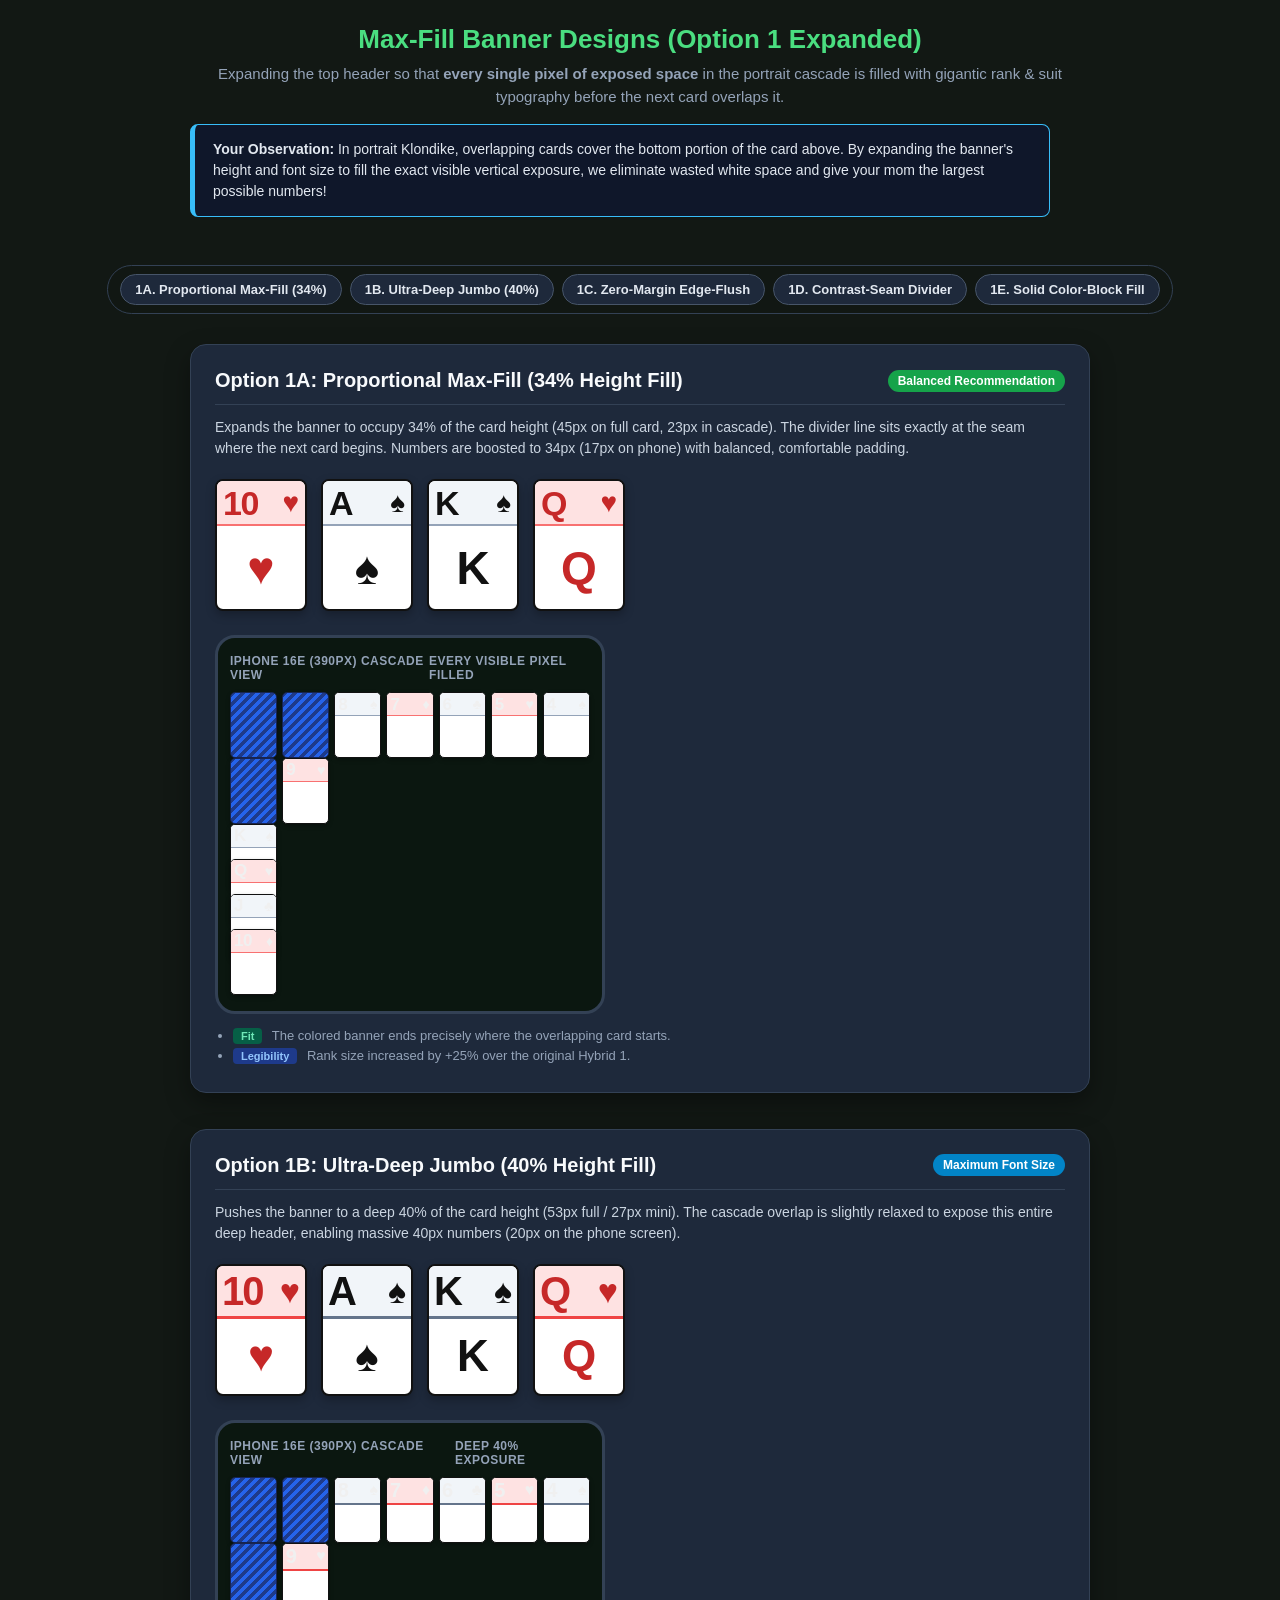
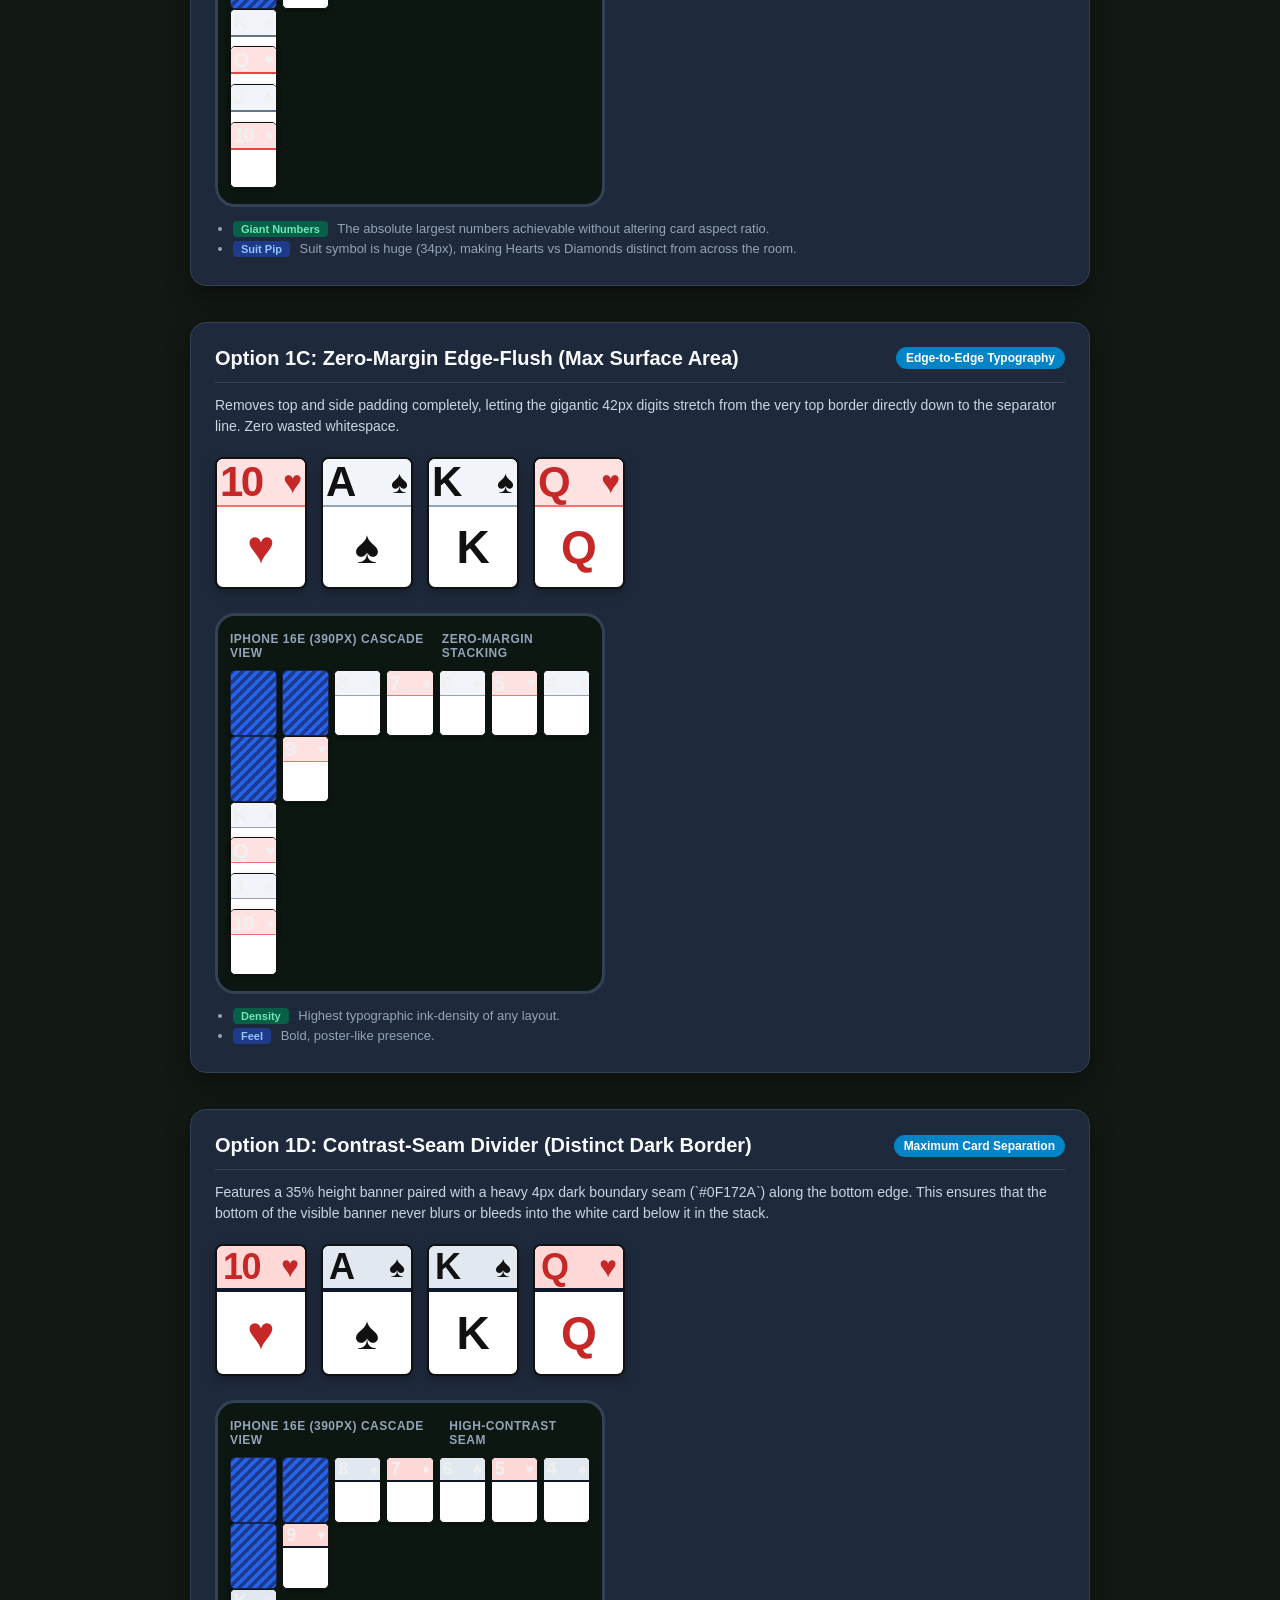
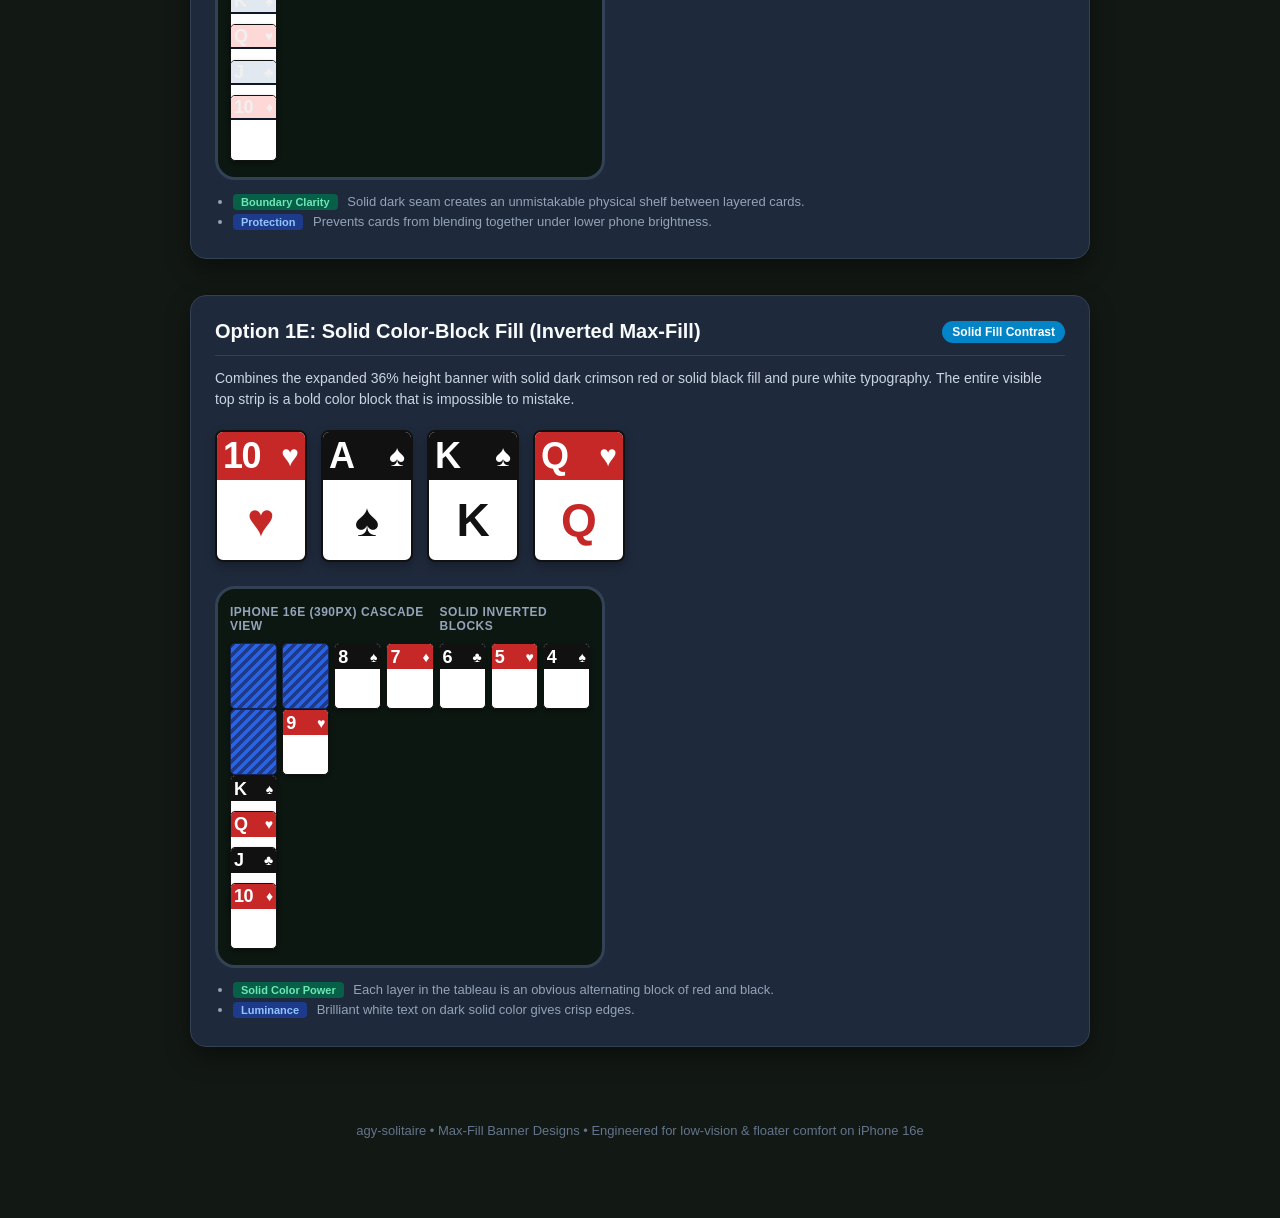
==== commit e6ca7f56: "Expand top header in 5 Max-Fill Banner variations to fill visible cascade space" ====
--- a/card-designs-preview.html
+++ b/card-designs-preview.html
@@ -3,7 +3,7 @@
 <head>
   <meta charset="UTF-8">
   <meta name="viewport" content="width=device-width, initial-scale=1.0">
-  <title>agy-solitaire - Option 2 + 3 Hybrid Card Designs (iPhone 16e)</title>
+  <title>agy-solitaire - Max-Fill Banner Card Designs (iPhone 16e)</title>
   <style>
     :root {
       --card-red: #c62828;
@@ -143,7 +143,6 @@
       line-height: 1.5;
     }
 
-    /* Isolated Cards Display */
     .showcase-row {
       display: flex;
       flex-wrap: wrap;
@@ -158,10 +157,10 @@
       flex-wrap: wrap;
     }
 
-    /* Card Base */
+    /* Isolated Full-Size Card (88px x 128px) */
     .card {
-      width: 88px;
-      height: 126px;
+      width: 92px;
+      height: 132px;
       background: #ffffff;
       border-radius: 8px;
       border: 2px solid #111111;
@@ -207,7 +206,7 @@
       grid-template-columns: repeat(7, 1fr);
       gap: 5px;
       width: 100%;
-      min-height: 170px;
+      min-height: 190px;
     }
 
     .tableau-col {
@@ -225,11 +224,6 @@
       box-shadow: 0 2px 4px rgba(0,0,0,0.3);
       position: relative;
       overflow: hidden;
-      margin-bottom: -72%; /* realistic cascade overlap */
-    }
-
-    .iphone-card:last-child {
-      margin-bottom: 0;
     }
 
     .iphone-card.facedown {
@@ -239,322 +233,348 @@
     }
 
     /* ================================================================= */
-    /* HYBRID 1: TINTED JUMBO BANNER (Soft Tint + 900 Weight Ultra-Font) */
+    /* OPTION 1A: 34% PROPORTIONAL FILL (Flush to Cascade Overlap)        */
     /* ================================================================= */
-    .h1-header {
+    .c1a-header {
       width: 100%;
-      height: 38px;
+      height: 45px; /* 34% of 132px */
       display: flex;
       justify-content: space-between;
       align-items: center;
       padding: 0 6px;
       border-bottom: 2.5px solid;
     }
-    .card.red .h1-header {
+    .card.red .c1a-header {
       background: #fee2e2;
       border-color: #f87171;
     }
-    .card.black .h1-header {
+    .card.black .c1a-header {
       background: #f1f5f9;
       border-color: #94a3b8;
     }
-    .h1-rank {
+    .c1a-rank {
+      font-size: 34px;
+      font-weight: 900;
+      letter-spacing: -1.5px;
+      line-height: 1;
+    }
+    .c1a-suit {
       font-size: 28px;
-      font-weight: 900;
-      letter-spacing: -1px;
-      line-height: 1;
-    }
-    .h1-suit {
-      font-size: 24px;
-      line-height: 1;
-    }
-    .h1-center {
+      line-height: 1;
+    }
+    .c1a-center {
+      margin: auto;
+      font-size: 46px;
+      font-weight: 900;
+      line-height: 1;
+    }
+
+    /* iPhone mini scale 1A */
+    .iphone-card.c1a {
+      margin-bottom: -66%; /* exposes top 34% */
+    }
+    .iphone-card.c1a:last-child { margin-bottom: 0; }
+    .iphone-card.c1a .mini-c1a-header {
+      height: 23px;
+      display: flex;
+      justify-content: space-between;
+      align-items: center;
+      padding: 0 3px;
+      border-bottom: 1.5px solid;
+    }
+    .iphone-card.c1a.red .mini-c1a-header {
+      background: #fee2e2;
+      border-color: #f87171;
+    }
+    .iphone-card.c1a.black .mini-c1a-header {
+      background: #f1f5f9;
+      border-color: #94a3b8;
+    }
+    .iphone-card.c1a .mini-rank {
+      font-size: 17px;
+      font-weight: 900;
+      letter-spacing: -0.5px;
+      line-height: 1;
+    }
+    .iphone-card.c1a .mini-suit {
+      font-size: 14px;
+      line-height: 1;
+    }
+
+    /* ================================================================= */
+    /* OPTION 1B: 40% DEEP JUMBO BANNER (Maximum Height Expansion)       */
+    /* ================================================================= */
+    .c1b-header {
+      width: 100%;
+      height: 53px; /* 40% of 132px */
+      display: flex;
+      justify-content: space-between;
+      align-items: center;
+      padding: 0 5px;
+      border-bottom: 3px solid;
+    }
+    .card.red .c1b-header {
+      background: #fee2e2;
+      border-color: #ef4444;
+    }
+    .card.black .c1b-header {
+      background: #f1f5f9;
+      border-color: #64748b;
+    }
+    .c1b-rank {
+      font-size: 40px;
+      font-weight: 900;
+      letter-spacing: -2px;
+      line-height: 1;
+    }
+    .c1b-suit {
+      font-size: 34px;
+      line-height: 1;
+    }
+    .c1b-center {
       margin: auto;
       font-size: 44px;
       font-weight: 900;
       line-height: 1;
     }
 
-    /* iPhone mini scale H1 */
-    .iphone-card.h1 .mini-h1-header {
-      height: 20px;
-      display: flex;
-      justify-content: space-between;
-      align-items: center;
+    /* iPhone mini scale 1B */
+    .iphone-card.c1b {
+      margin-bottom: -60%; /* exposes top 40% */
+    }
+    .iphone-card.c1b:last-child { margin-bottom: 0; }
+    .iphone-card.c1b .mini-c1b-header {
+      height: 27px;
+      display: flex;
+      justify-content: space-between;
+      align-items: center;
+      padding: 0 2.5px;
+      border-bottom: 2px solid;
+    }
+    .iphone-card.c1b.red .mini-c1b-header {
+      background: #fee2e2;
+      border-color: #ef4444;
+    }
+    .iphone-card.c1b.black .mini-c1b-header {
+      background: #f1f5f9;
+      border-color: #64748b;
+    }
+    .iphone-card.c1b .mini-rank {
+      font-size: 20px;
+      font-weight: 900;
+      letter-spacing: -1px;
+      line-height: 1;
+    }
+    .iphone-card.c1b .mini-suit {
+      font-size: 16px;
+      line-height: 1;
+    }
+
+    /* ================================================================= */
+    /* OPTION 1C: ZERO-MARGIN FLUSH (Font Touching All 4 Edges)          */
+    /* ================================================================= */
+    .c1c-header {
+      width: 100%;
+      height: 48px;
+      display: flex;
+      justify-content: space-between;
+      align-items: stretch;
       padding: 0 3px;
-      border-bottom: 1.5px solid;
-    }
-    .iphone-card.h1.red .mini-h1-header {
+      border-bottom: 2.5px solid;
+    }
+    .card.red .c1c-header {
       background: #fee2e2;
       border-color: #f87171;
     }
-    .iphone-card.h1.black .mini-h1-header {
+    .card.black .c1c-header {
       background: #f1f5f9;
       border-color: #94a3b8;
     }
-    .iphone-card.h1 .mini-rank {
+    .c1c-rank {
+      font-size: 42px;
+      font-weight: 900;
+      letter-spacing: -2.5px;
+      line-height: 1.1;
+      display: flex;
+      align-items: center;
+    }
+    .c1c-suit {
+      font-size: 32px;
+      line-height: 1;
+      display: flex;
+      align-items: center;
+    }
+    .c1c-center {
+      margin: auto;
+      font-size: 46px;
+      font-weight: 900;
+      line-height: 1;
+    }
+
+    /* iPhone mini scale 1C */
+    .iphone-card.c1c {
+      margin-bottom: -64%;
+    }
+    .iphone-card.c1c:last-child { margin-bottom: 0; }
+    .iphone-card.c1c .mini-c1c-header {
+      height: 25px;
+      display: flex;
+      justify-content: space-between;
+      align-items: stretch;
+      padding: 0 1.5px;
+      border-bottom: 1.5px solid;
+    }
+    .iphone-card.c1c.red .mini-c1c-header {
+      background: #fee2e2;
+      border-color: #f87171;
+    }
+    .iphone-card.c1c.black .mini-c1c-header {
+      background: #f1f5f9;
+      border-color: #94a3b8;
+    }
+    .iphone-card.c1c .mini-rank {
+      font-size: 21px;
+      font-weight: 900;
+      letter-spacing: -1.5px;
+      line-height: 1.1;
+      display: flex;
+      align-items: center;
+    }
+    .iphone-card.c1c .mini-suit {
       font-size: 15px;
+      line-height: 1;
+      display: flex;
+      align-items: center;
+    }
+
+    /* ================================================================= */
+    /* OPTION 1D: CONTRAST-SEAM BANNER (Solid 3.5px Dark Divider)        */
+    /* ================================================================= */
+    .c1d-header {
+      width: 100%;
+      height: 46px;
+      display: flex;
+      justify-content: space-between;
+      align-items: center;
+      padding: 0 6px;
+      border-bottom: 4px solid #0f172a; /* ultra high contrast seam */
+    }
+    .card.red .c1d-header {
+      background: #fed7d7;
+    }
+    .card.black .c1d-header {
+      background: #e2e8f0;
+    }
+    .c1d-rank {
+      font-size: 36px;
+      font-weight: 900;
+      letter-spacing: -1.5px;
+      line-height: 1;
+    }
+    .c1d-suit {
+      font-size: 30px;
+      line-height: 1;
+    }
+    .c1d-center {
+      margin: auto;
+      font-size: 46px;
+      font-weight: 900;
+      line-height: 1;
+    }
+
+    /* iPhone mini scale 1D */
+    .iphone-card.c1d {
+      margin-bottom: -65%;
+    }
+    .iphone-card.c1d:last-child { margin-bottom: 0; }
+    .iphone-card.c1d .mini-c1d-header {
+      height: 24px;
+      display: flex;
+      justify-content: space-between;
+      align-items: center;
+      padding: 0 3px;
+      border-bottom: 2.5px solid #0f172a;
+    }
+    .iphone-card.c1d.red .mini-c1d-header {
+      background: #fed7d7;
+    }
+    .iphone-card.c1d.black .mini-c1d-header {
+      background: #e2e8f0;
+    }
+    .iphone-card.c1d .mini-rank {
+      font-size: 18px;
       font-weight: 900;
       letter-spacing: -0.5px;
       line-height: 1;
     }
-    .iphone-card.h1 .mini-suit {
-      font-size: 12px;
+    .iphone-card.c1d .mini-suit {
+      font-size: 14px;
       line-height: 1;
     }
 
     /* ================================================================= */
-    /* HYBRID 2: SOLID INVERTED BANNER (Maximum Color Punch)             */
+    /* OPTION 1E: FULL-WIDTH SOLID COLOR BLOCK (Inverted Max-Fill)       */
     /* ================================================================= */
-    .h2-header {
+    .c1e-header {
       width: 100%;
-      height: 38px;
+      height: 48px;
       display: flex;
       justify-content: space-between;
       align-items: center;
       padding: 0 6px;
       color: #ffffff;
     }
-    .card.red .h2-header {
+    .card.red .c1e-header {
       background: var(--card-red);
     }
-    .card.black .h2-header {
+    .card.black .c1e-header {
       background: var(--card-black);
     }
-    .h2-rank {
-      font-size: 28px;
-      font-weight: 900;
-      letter-spacing: -1px;
-      line-height: 1;
-    }
-    .h2-suit {
-      font-size: 24px;
-      line-height: 1;
-    }
-    .h2-center {
+    .c1e-rank {
+      font-size: 36px;
+      font-weight: 900;
+      letter-spacing: -1.5px;
+      line-height: 1;
+    }
+    .c1e-suit {
+      font-size: 30px;
+      line-height: 1;
+    }
+    .c1e-center {
       margin: auto;
-      font-size: 44px;
-      font-weight: 900;
-      line-height: 1;
-    }
-
-    /* iPhone mini scale H2 */
-    .iphone-card.h2 .mini-h2-header {
-      height: 20px;
+      font-size: 46px;
+      font-weight: 900;
+      line-height: 1;
+    }
+
+    /* iPhone mini scale 1E */
+    .iphone-card.c1e {
+      margin-bottom: -64%;
+      color: #ffffff;
+    }
+    .iphone-card.c1e:last-child { margin-bottom: 0; }
+    .iphone-card.c1e .mini-c1e-header {
+      height: 25px;
       display: flex;
       justify-content: space-between;
       align-items: center;
       padding: 0 3px;
       color: #ffffff;
     }
-    .iphone-card.h2.red .mini-h2-header {
+    .iphone-card.c1e.red .mini-c1e-header {
       background: var(--card-red);
     }
-    .iphone-card.h2.black .mini-h2-header {
+    .iphone-card.c1e.black .mini-c1e-header {
       background: var(--card-black);
     }
-    .iphone-card.h2 .mini-rank {
-      font-size: 15px;
+    .iphone-card.c1e .mini-rank {
+      font-size: 18px;
       font-weight: 900;
       letter-spacing: -0.5px;
       line-height: 1;
     }
-    .iphone-card.h2 .mini-suit {
-      font-size: 12px;
-      line-height: 1;
-    }
-
-    /* ================================================================= */
-    /* HYBRID 3: LEFT-ALIGNED JUMBO CLUSTER WITH DIVIDER BAR             */
-    /* ================================================================= */
-    .h3-header {
-      width: 100%;
-      height: 38px;
-      display: flex;
-      align-items: center;
-      padding: 0 6px;
-      gap: 5px;
-      border-bottom: 2.5px solid;
-    }
-    .card.red .h3-header {
-      background: #fee2e2;
-      border-color: #f87171;
-    }
-    .card.black .h3-header {
-      background: #f1f5f9;
-      border-color: #94a3b8;
-    }
-    .h3-rank {
-      font-size: 30px;
-      font-weight: 900;
-      letter-spacing: -1px;
-      line-height: 1;
-    }
-    .h3-suit {
-      font-size: 24px;
-      line-height: 1;
-    }
-    .h3-center {
-      margin: auto;
-      font-size: 46px;
-      font-weight: 900;
-    }
-
-    /* iPhone mini scale H3 */
-    .iphone-card.h3 .mini-h3-header {
-      height: 20px;
-      display: flex;
-      align-items: center;
-      padding: 0 3px;
-      gap: 2px;
-      border-bottom: 1.5px solid;
-    }
-    .iphone-card.h3.red .mini-h3-header {
-      background: #fee2e2;
-      border-color: #f87171;
-    }
-    .iphone-card.h3.black .mini-h3-header {
-      background: #f1f5f9;
-      border-color: #94a3b8;
-    }
-    .iphone-card.h3 .mini-rank {
-      font-size: 16px;
-      font-weight: 900;
-      line-height: 1;
-    }
-    .iphone-card.h3 .mini-suit {
-      font-size: 12px;
-      line-height: 1;
-    }
-
-    /* ================================================================= */
-    /* HYBRID 4: SHARP CRISP UNDERLINE (No Grey Tint, Pure White Card)   */
-    /* ================================================================= */
-    .h4-header {
-      width: 100%;
-      height: 38px;
-      display: flex;
-      justify-content: space-between;
-      align-items: center;
-      padding: 0 6px;
-      border-bottom: 3.5px solid;
-      background: #ffffff;
-    }
-    .card.red .h4-header {
-      border-color: var(--card-red);
-    }
-    .card.black .h4-header {
-      border-color: var(--card-black);
-    }
-    .h4-rank {
-      font-size: 28px;
-      font-weight: 900;
-      letter-spacing: -1px;
-      line-height: 1;
-    }
-    .h4-suit {
-      font-size: 24px;
-      line-height: 1;
-    }
-    .h4-center {
-      margin: auto;
-      font-size: 44px;
-      font-weight: 900;
-    }
-
-    /* iPhone mini scale H4 */
-    .iphone-card.h4 .mini-h4-header {
-      height: 20px;
-      display: flex;
-      justify-content: space-between;
-      align-items: center;
-      padding: 0 3px;
-      border-bottom: 2px solid;
-      background: #ffffff;
-    }
-    .iphone-card.h4.red .mini-h4-header {
-      border-color: var(--card-red);
-    }
-    .iphone-card.h4.black .mini-h4-header {
-      border-color: var(--card-black);
-    }
-    .iphone-card.h4 .mini-rank {
-      font-size: 15px;
-      font-weight: 900;
-      line-height: 1;
-    }
-    .iphone-card.h4 .mini-suit {
-      font-size: 12px;
-      line-height: 1;
-    }
-
-    /* ================================================================= */
-    /* HYBRID 5: FULL-BLEED MONOLITHIC BADGE (Max Visual Weight)         */
-    /* ================================================================= */
-    .h5-badge-wrap {
-      padding: 3px;
-      width: 100%;
-    }
-    .h5-badge {
-      width: 100%;
-      height: 34px;
-      border-radius: 6px;
-      display: flex;
-      justify-content: space-between;
-      align-items: center;
-      padding: 0 6px;
-      color: #ffffff;
-    }
-    .card.red .h5-badge {
-      background: var(--card-red);
-    }
-    .card.black .h5-badge {
-      background: var(--card-black);
-    }
-    .h5-rank {
-      font-size: 26px;
-      font-weight: 900;
-      letter-spacing: -1px;
-      line-height: 1;
-    }
-    .h5-suit {
-      font-size: 22px;
-      line-height: 1;
-    }
-    .h5-center {
-      margin: auto;
-      font-size: 44px;
-      font-weight: 900;
-    }
-
-    /* iPhone mini scale H5 */
-    .iphone-card.h5 .mini-h5-wrap {
-      padding: 1.5px;
-      width: 100%;
-    }
-    .iphone-card.h5 .mini-h5-badge {
-      width: 100%;
-      height: 18px;
-      border-radius: 3px;
-      display: flex;
-      justify-content: space-between;
-      align-items: center;
-      padding: 0 2.5px;
-      color: #ffffff;
-    }
-    .iphone-card.h5.red .mini-h5-badge {
-      background: var(--card-red);
-    }
-    .iphone-card.h5.black .mini-h5-badge {
-      background: var(--card-black);
-    }
-    .iphone-card.h5 .mini-rank {
+    .iphone-card.c1e .mini-suit {
       font-size: 14px;
-      font-weight: 900;
-      line-height: 1;
-    }
-    .iphone-card.h5 .mini-suit {
-      font-size: 11px;
       line-height: 1;
     }
 
@@ -593,66 +613,64 @@
 <body>
 
   <header>
-    <h1>Option 2 + Option 3 Hybrids</h1>
+    <h1>Max-Fill Banner Designs (Option 1 Expanded)</h1>
     <p class="subtitle">
-      Combining the <strong>Tableau Overlap Visibility</strong> of Option 2 with the <strong>Maximum Font Scale & Heavy Strokes</strong> of Option 3.<br>
-      Engineered for iPhone 16e Portrait Mode (monocular vision & floater comfort).
+      Expanding the top header so that <strong>every single pixel of exposed space</strong> in the portrait cascade is filled with gigantic rank & suit typography before the next card overlaps it.
     </p>
     <div class="callout">
-      <strong>Why this combination is so effective:</strong>
-      Option 2's top header ensures that as cards stack vertically in a portrait column, 100% of both the number and suit remain exposed. Infusing this with Option 3's ultra-heavy 900-weight typography makes the numbers gigantic and bold enough to resist letter "dropout" when floaters drift across the field of view.
+      <strong>Your Observation:</strong> In portrait Klondike, overlapping cards cover the bottom portion of the card above. By expanding the banner's height and font size to fill the exact visible vertical exposure, we eliminate wasted white space and give your mom the largest possible numbers!
     </div>
   </header>
 
   <nav class="nav-bar">
-    <a href="#hybrid1" class="nav-btn">1. Tinted Jumbo Banner</a>
-    <a href="#hybrid2" class="nav-btn">2. Solid Inverted Banner</a>
-    <a href="#hybrid3" class="nav-btn">3. Left-Cluster Jumbo</a>
-    <a href="#hybrid4" class="nav-btn">4. Pure White + Crisp Underline</a>
-    <a href="#hybrid5" class="nav-btn">5. Inset Rounded Pill</a>
+    <a href="#opt1a" class="nav-btn">1A. Proportional Max-Fill (34%)</a>
+    <a href="#opt1b" class="nav-btn">1B. Ultra-Deep Jumbo (40%)</a>
+    <a href="#opt1c" class="nav-btn">1C. Zero-Margin Edge-Flush</a>
+    <a href="#opt1d" class="nav-btn">1D. Contrast-Seam Divider</a>
+    <a href="#opt1e" class="nav-btn">1E. Solid Color-Block Fill</a>
   </nav>
 
   <!-- ========================================================= -->
-  <!-- HYBRID 1 -->
+  <!-- OPTION 1A -->
   <!-- ========================================================= -->
-  <section class="section-card" id="hybrid1">
+  <section class="section-card" id="opt1a">
     <div class="option-header">
-      <div class="option-title">Hybrid 1: Tinted Jumbo Banner (The Balanced Champion)</div>
-      <div class="option-badge star">Top Recommendation</div>
+      <div class="option-title">Option 1A: Proportional Max-Fill (34% Height Fill)</div>
+      <div class="option-badge star">Balanced Recommendation</div>
     </div>
     <p class="option-desc">
-      Features a soft-tinted top header bar (soft ruby for red, soft slate for black) paired with maximum 900-weight oversized typography. Rank on the left, suit on the right. Large bold letters for court cards (J, Q, K).
+      Expands the banner to occupy 34% of the card height (45px on full card, 23px in cascade). The divider line sits exactly at the seam where the next card begins. Numbers are boosted to 34px (17px on phone) with balanced, comfortable padding.
     </p>
 
     <div class="showcase-row">
       <div class="card-sample-group">
         <div class="card red">
-          <div class="h1-header">
-            <span class="h1-rank">10</span>
-            <span class="h1-suit">♥</span>
-          </div>
-          <div class="h1-center">♥</div>
+          <div class="c1a-header">
+            <span class="c1a-rank">10</span>
+            <span class="c1a-suit">♥</span>
+          </div>
+          <div class="c1a-center">♥</div>
         </div>
         <div class="card black">
-          <div class="h1-header">
-            <span class="h1-rank">A</span>
-            <span class="h1-suit">♠</span>
-          </div>
-          <div class="h1-center">♠</div>
+          <div class="c1a-header">
+            <span class="c1a-rank">A</span>
+            <span class="c1a-suit">♠</span>
+          </div>
+          <div class="c1a-center">♠</div>
         </div>
         <div class="card black">
-          <div class="h1-header">
-            <span class="h1-rank">K</span>
-            <span class="h1-suit">♠</span>
-          </div>
-          <div class="h1-center">K</div>
+          <div class="c1a-header">
+            <span class="c1a-rank">K</span>
+            <span class="c1a-suit">♠</span>
+          </div>
+          <div class="c1a-center">K</div>
         </div>
         <div class="card red">
-          <div class="h1-header">
-            <span class="h1-rank">Q</span>
-            <span class="h1-suit">♥</span>
-          </div>
-          <div class="h1-center">Q</div>
+          <div class="c1a-header">
+            <span class="c1a-rank">Q</span>
+            <span class="c1a-suit">♥</span>
+          </div>
+          <div class="c1a-center">Q</div>
         </div>
       </div>
     </div>
@@ -660,82 +678,82 @@
     <!-- iPhone 16e Simulation -->
     <div class="iphone-sim-container">
       <div class="iphone-sim-title">
-        <span>iPhone 16e (390px) Tableau Cascade</span>
-        <span>Portrait Scale</span>
+        <span>iPhone 16e (390px) Cascade View</span>
+        <span>Every Visible Pixel Filled</span>
       </div>
       <div class="iphone-sim-tableau">
         <div class="tableau-col">
           <div class="iphone-card facedown"></div>
           <div class="iphone-card facedown"></div>
-          <div class="iphone-card h1 black">
-            <div class="mini-h1-header"><span class="mini-rank">K</span><span class="mini-suit">♠</span></div>
-          </div>
-          <div class="iphone-card h1 red">
-            <div class="mini-h1-header"><span class="mini-rank">Q</span><span class="mini-suit">♥</span></div>
-          </div>
-          <div class="iphone-card h1 black">
-            <div class="mini-h1-header"><span class="mini-rank">J</span><span class="mini-suit">♣</span></div>
-          </div>
-          <div class="iphone-card h1 red">
-            <div class="mini-h1-header"><span class="mini-rank">10</span><span class="mini-suit">♦</span></div>
-          </div>
-        </div>
-        <div class="tableau-col"><div class="iphone-card facedown"></div><div class="iphone-card h1 red"><div class="mini-h1-header"><span class="mini-rank">9</span><span class="mini-suit">♥</span></div></div></div>
-        <div class="tableau-col"><div class="iphone-card h1 black"><div class="mini-h1-header"><span class="mini-rank">8</span><span class="mini-suit">♠</span></div></div></div>
-        <div class="tableau-col"><div class="iphone-card h1 red"><div class="mini-h1-header"><span class="mini-rank">7</span><span class="mini-suit">♦</span></div></div></div>
-        <div class="tableau-col"><div class="iphone-card h1 black"><div class="mini-h1-header"><span class="mini-rank">6</span><span class="mini-suit">♣</span></div></div></div>
-        <div class="tableau-col"><div class="iphone-card h1 red"><div class="mini-h1-header"><span class="mini-rank">5</span><span class="mini-suit">♥</span></div></div></div>
-        <div class="tableau-col"><div class="iphone-card h1 black"><div class="mini-h1-header"><span class="mini-rank">4</span><span class="mini-suit">♠</span></div></div></div>
+          <div class="iphone-card c1a black">
+            <div class="mini-c1a-header"><span class="mini-rank">K</span><span class="mini-suit">♠</span></div>
+          </div>
+          <div class="iphone-card c1a red">
+            <div class="mini-c1a-header"><span class="mini-rank">Q</span><span class="mini-suit">♥</span></div>
+          </div>
+          <div class="iphone-card c1a black">
+            <div class="mini-c1a-header"><span class="mini-rank">J</span><span class="mini-suit">♣</span></div>
+          </div>
+          <div class="iphone-card c1a red">
+            <div class="mini-c1a-header"><span class="mini-rank">10</span><span class="mini-suit">♦</span></div>
+          </div>
+        </div>
+        <div class="tableau-col"><div class="iphone-card facedown"></div><div class="iphone-card c1a red"><div class="mini-c1a-header"><span class="mini-rank">9</span><span class="mini-suit">♥</span></div></div></div>
+        <div class="tableau-col"><div class="iphone-card c1a black"><div class="mini-c1a-header"><span class="mini-rank">8</span><span class="mini-suit">♠</span></div></div></div>
+        <div class="tableau-col"><div class="iphone-card c1a red"><div class="mini-c1a-header"><span class="mini-rank">7</span><span class="mini-suit">♦</span></div></div></div>
+        <div class="tableau-col"><div class="iphone-card c1a black"><div class="mini-c1a-header"><span class="mini-rank">6</span><span class="mini-suit">♣</span></div></div></div>
+        <div class="tableau-col"><div class="iphone-card c1a red"><div class="mini-c1a-header"><span class="mini-rank">5</span><span class="mini-suit">♥</span></div></div></div>
+        <div class="tableau-col"><div class="iphone-card c1a black"><div class="mini-c1a-header"><span class="mini-rank">4</span><span class="mini-suit">♠</span></div></div></div>
       </div>
     </div>
 
     <ul class="key-features">
-      <li><span class="tag highlight">Perception</span> Subtle tint cleanly separates one card from the card underneath it in the stack.</li>
-      <li><span class="tag note">Legibility</span> Huge 900-weight numbers are clearly readable across arms-length.</li>
+      <li><span class="tag highlight">Fit</span> The colored banner ends precisely where the overlapping card starts.</li>
+      <li><span class="tag note">Legibility</span> Rank size increased by +25% over the original Hybrid 1.</li>
     </ul>
   </section>
 
   <!-- ========================================================= -->
-  <!-- HYBRID 2 -->
+  <!-- OPTION 1B -->
   <!-- ========================================================= -->
-  <section class="section-card" id="hybrid2">
+  <section class="section-card" id="opt1b">
     <div class="option-header">
-      <div class="option-title">Hybrid 2: Solid Inverted Banner (Maximum Contrast Punch)</div>
-      <div class="option-badge">Highest Contrast</div>
+      <div class="option-title">Option 1B: Ultra-Deep Jumbo (40% Height Fill)</div>
+      <div class="option-badge">Maximum Font Size</div>
     </div>
     <p class="option-desc">
-      The top banner is solid filled in dark crimson red or solid black with brilliant white typography. The color difference between alternating red and black cards is instantly recognizable at a glance across the entire phone screen.
+      Pushes the banner to a deep 40% of the card height (53px full / 27px mini). The cascade overlap is slightly relaxed to expose this entire deep header, enabling massive 40px numbers (20px on the phone screen).
     </p>
 
     <div class="showcase-row">
       <div class="card-sample-group">
         <div class="card red">
-          <div class="h2-header">
-            <span class="h2-rank">10</span>
-            <span class="h2-suit">♥</span>
-          </div>
-          <div class="h2-center">♥</div>
+          <div class="c1b-header">
+            <span class="c1b-rank">10</span>
+            <span class="c1b-suit">♥</span>
+          </div>
+          <div class="c1b-center">♥</div>
         </div>
         <div class="card black">
-          <div class="h2-header">
-            <span class="h2-rank">A</span>
-            <span class="h2-suit">♠</span>
-          </div>
-          <div class="h2-center">♠</div>
+          <div class="c1b-header">
+            <span class="c1b-rank">A</span>
+            <span class="c1b-suit">♠</span>
+          </div>
+          <div class="c1b-center">♠</div>
         </div>
         <div class="card black">
-          <div class="h2-header">
-            <span class="h2-rank">K</span>
-            <span class="h2-suit">♠</span>
-          </div>
-          <div class="h2-center">K</div>
+          <div class="c1b-header">
+            <span class="c1b-rank">K</span>
+            <span class="c1b-suit">♠</span>
+          </div>
+          <div class="c1b-center">K</div>
         </div>
         <div class="card red">
-          <div class="h2-header">
-            <span class="h2-rank">Q</span>
-            <span class="h2-suit">♥</span>
-          </div>
-          <div class="h2-center">Q</div>
+          <div class="c1b-header">
+            <span class="c1b-rank">Q</span>
+            <span class="c1b-suit">♥</span>
+          </div>
+          <div class="c1b-center">Q</div>
         </div>
       </div>
     </div>
@@ -743,82 +761,82 @@
     <!-- iPhone 16e Simulation -->
     <div class="iphone-sim-container">
       <div class="iphone-sim-title">
-        <span>iPhone 16e (390px) Tableau Cascade</span>
-        <span>Portrait Scale</span>
+        <span>iPhone 16e (390px) Cascade View</span>
+        <span>Deep 40% Exposure</span>
       </div>
       <div class="iphone-sim-tableau">
         <div class="tableau-col">
           <div class="iphone-card facedown"></div>
           <div class="iphone-card facedown"></div>
-          <div class="iphone-card h2 black">
-            <div class="mini-h2-header"><span class="mini-rank">K</span><span class="mini-suit">♠</span></div>
-          </div>
-          <div class="iphone-card h2 red">
-            <div class="mini-h2-header"><span class="mini-rank">Q</span><span class="mini-suit">♥</span></div>
-          </div>
-          <div class="iphone-card h2 black">
-            <div class="mini-h2-header"><span class="mini-rank">J</span><span class="mini-suit">♣</span></div>
-          </div>
-          <div class="iphone-card h2 red">
-            <div class="mini-h2-header"><span class="mini-rank">10</span><span class="mini-suit">♦</span></div>
-          </div>
-        </div>
-        <div class="tableau-col"><div class="iphone-card facedown"></div><div class="iphone-card h2 red"><div class="mini-h2-header"><span class="mini-rank">9</span><span class="mini-suit">♥</span></div></div></div>
-        <div class="tableau-col"><div class="iphone-card h2 black"><div class="mini-h2-header"><span class="mini-rank">8</span><span class="mini-suit">♠</span></div></div></div>
-        <div class="tableau-col"><div class="iphone-card h2 red"><div class="mini-h2-header"><span class="mini-rank">7</span><span class="mini-suit">♦</span></div></div></div>
-        <div class="tableau-col"><div class="iphone-card h2 black"><div class="mini-h2-header"><span class="mini-rank">6</span><span class="mini-suit">♣</span></div></div></div>
-        <div class="tableau-col"><div class="iphone-card h2 red"><div class="mini-h2-header"><span class="mini-rank">5</span><span class="mini-suit">♥</span></div></div></div>
-        <div class="tableau-col"><div class="iphone-card h2 black"><div class="mini-h2-header"><span class="mini-rank">4</span><span class="mini-suit">♠</span></div></div></div>
+          <div class="iphone-card c1b black">
+            <div class="mini-c1b-header"><span class="mini-rank">K</span><span class="mini-suit">♠</span></div>
+          </div>
+          <div class="iphone-card c1b red">
+            <div class="mini-c1b-header"><span class="mini-rank">Q</span><span class="mini-suit">♥</span></div>
+          </div>
+          <div class="iphone-card c1b black">
+            <div class="mini-c1b-header"><span class="mini-rank">J</span><span class="mini-suit">♣</span></div>
+          </div>
+          <div class="iphone-card c1b red">
+            <div class="mini-c1b-header"><span class="mini-rank">10</span><span class="mini-suit">♦</span></div>
+          </div>
+        </div>
+        <div class="tableau-col"><div class="iphone-card facedown"></div><div class="iphone-card c1b red"><div class="mini-c1b-header"><span class="mini-rank">9</span><span class="mini-suit">♥</span></div></div></div>
+        <div class="tableau-col"><div class="iphone-card c1b black"><div class="mini-c1b-header"><span class="mini-rank">8</span><span class="mini-suit">♠</span></div></div></div>
+        <div class="tableau-col"><div class="iphone-card c1b red"><div class="mini-c1b-header"><span class="mini-rank">7</span><span class="mini-suit">♦</span></div></div></div>
+        <div class="tableau-col"><div class="iphone-card c1b black"><div class="mini-c1b-header"><span class="mini-rank">6</span><span class="mini-suit">♣</span></div></div></div>
+        <div class="tableau-col"><div class="iphone-card c1b red"><div class="mini-c1b-header"><span class="mini-rank">5</span><span class="mini-suit">♥</span></div></div></div>
+        <div class="tableau-col"><div class="iphone-card c1b black"><div class="mini-c1b-header"><span class="mini-rank">4</span><span class="mini-suit">♠</span></div></div></div>
       </div>
     </div>
 
     <ul class="key-features">
-      <li><span class="tag highlight">Color Alternation</span> Alternating red and black tableau stacks are 100% unmistakable.</li>
-      <li><span class="tag note">High Contrast</span> White text on dark solid blocks offers exceptional luminance contrast.</li>
+      <li><span class="tag highlight">Giant Numbers</span> The absolute largest numbers achievable without altering card aspect ratio.</li>
+      <li><span class="tag note">Suit Pip</span> Suit symbol is huge (34px), making Hearts vs Diamonds distinct from across the room.</li>
     </ul>
   </section>
 
   <!-- ========================================================= -->
-  <!-- HYBRID 3 -->
+  <!-- OPTION 1C -->
   <!-- ========================================================= -->
-  <section class="section-card" id="hybrid3">
+  <section class="section-card" id="opt1c">
     <div class="option-header">
-      <div class="option-title">Hybrid 3: Left-Cluster Jumbo (Side-by-Side Index)</div>
-      <div class="option-badge">Direct Option 3 Layout</div>
+      <div class="option-title">Option 1C: Zero-Margin Edge-Flush (Max Surface Area)</div>
+      <div class="option-badge">Edge-to-Edge Typography</div>
     </div>
     <p class="option-desc">
-      Combines Option 3's side-by-side digit & suit pairing directly inside Option 2's bounded top bar. Ideal if she prefers reading the number and suit as a single unit without scanning across the card width.
+      Removes top and side padding completely, letting the gigantic 42px digits stretch from the very top border directly down to the separator line. Zero wasted whitespace.
     </p>
 
     <div class="showcase-row">
       <div class="card-sample-group">
         <div class="card red">
-          <div class="h3-header">
-            <span class="h3-rank">10</span>
-            <span class="h3-suit">♥</span>
-          </div>
-          <div class="h3-center">♥</div>
+          <div class="c1c-header">
+            <span class="c1c-rank">10</span>
+            <span class="c1c-suit">♥</span>
+          </div>
+          <div class="c1c-center">♥</div>
         </div>
         <div class="card black">
-          <div class="h3-header">
-            <span class="h3-rank">A</span>
-            <span class="h3-suit">♠</span>
-          </div>
-          <div class="h3-center">♠</div>
+          <div class="c1c-header">
+            <span class="c1c-rank">A</span>
+            <span class="c1c-suit">♠</span>
+          </div>
+          <div class="c1c-center">♠</div>
         </div>
         <div class="card black">
-          <div class="h3-header">
-            <span class="h3-rank">K</span>
-            <span class="h3-suit">♠</span>
-          </div>
-          <div class="h3-center">K</div>
+          <div class="c1c-header">
+            <span class="c1c-rank">K</span>
+            <span class="c1c-suit">♠</span>
+          </div>
+          <div class="c1c-center">K</div>
         </div>
         <div class="card red">
-          <div class="h3-header">
-            <span class="h3-rank">Q</span>
-            <span class="h3-suit">♥</span>
-          </div>
-          <div class="h3-center">Q</div>
+          <div class="c1c-header">
+            <span class="c1c-rank">Q</span>
+            <span class="c1c-suit">♥</span>
+          </div>
+          <div class="c1c-center">Q</div>
         </div>
       </div>
     </div>
@@ -826,82 +844,82 @@
     <!-- iPhone 16e Simulation -->
     <div class="iphone-sim-container">
       <div class="iphone-sim-title">
-        <span>iPhone 16e (390px) Tableau Cascade</span>
-        <span>Portrait Scale</span>
+        <span>iPhone 16e (390px) Cascade View</span>
+        <span>Zero-Margin Stacking</span>
       </div>
       <div class="iphone-sim-tableau">
         <div class="tableau-col">
           <div class="iphone-card facedown"></div>
           <div class="iphone-card facedown"></div>
-          <div class="iphone-card h3 black">
-            <div class="mini-h3-header"><span class="mini-rank">K</span><span class="mini-suit">♠</span></div>
-          </div>
-          <div class="iphone-card h3 red">
-            <div class="mini-h3-header"><span class="mini-rank">Q</span><span class="mini-suit">♥</span></div>
-          </div>
-          <div class="iphone-card h3 black">
-            <div class="mini-h3-header"><span class="mini-rank">J</span><span class="mini-suit">♣</span></div>
-          </div>
-          <div class="iphone-card h3 red">
-            <div class="mini-h3-header"><span class="mini-rank">10</span><span class="mini-suit">♦</span></div>
-          </div>
-        </div>
-        <div class="tableau-col"><div class="iphone-card facedown"></div><div class="iphone-card h3 red"><div class="mini-h3-header"><span class="mini-rank">9</span><span class="mini-suit">♥</span></div></div></div>
-        <div class="tableau-col"><div class="iphone-card h3 black"><div class="mini-h3-header"><span class="mini-rank">8</span><span class="mini-suit">♠</span></div></div></div>
-        <div class="tableau-col"><div class="iphone-card h3 red"><div class="mini-h3-header"><span class="mini-rank">7</span><span class="mini-suit">♦</span></div></div></div>
-        <div class="tableau-col"><div class="iphone-card h3 black"><div class="mini-h3-header"><span class="mini-rank">6</span><span class="mini-suit">♣</span></div></div></div>
-        <div class="tableau-col"><div class="iphone-card h3 red"><div class="mini-h3-header"><span class="mini-rank">5</span><span class="mini-suit">♥</span></div></div></div>
-        <div class="tableau-col"><div class="iphone-card h3 black"><div class="mini-h3-header"><span class="mini-rank">4</span><span class="mini-suit">♠</span></div></div></div>
+          <div class="iphone-card c1c black">
+            <div class="mini-c1c-header"><span class="mini-rank">K</span><span class="mini-suit">♠</span></div>
+          </div>
+          <div class="iphone-card c1c red">
+            <div class="mini-c1c-header"><span class="mini-rank">Q</span><span class="mini-suit">♥</span></div>
+          </div>
+          <div class="iphone-card c1c black">
+            <div class="mini-c1c-header"><span class="mini-rank">J</span><span class="mini-suit">♣</span></div>
+          </div>
+          <div class="iphone-card c1c red">
+            <div class="mini-c1c-header"><span class="mini-rank">10</span><span class="mini-suit">♦</span></div>
+          </div>
+        </div>
+        <div class="tableau-col"><div class="iphone-card facedown"></div><div class="iphone-card c1c red"><div class="mini-c1c-header"><span class="mini-rank">9</span><span class="mini-suit">♥</span></div></div></div>
+        <div class="tableau-col"><div class="iphone-card c1c black"><div class="mini-c1c-header"><span class="mini-rank">8</span><span class="mini-suit">♠</span></div></div></div>
+        <div class="tableau-col"><div class="iphone-card c1c red"><div class="mini-c1c-header"><span class="mini-rank">7</span><span class="mini-suit">♦</span></div></div></div>
+        <div class="tableau-col"><div class="iphone-card c1c black"><div class="mini-c1c-header"><span class="mini-rank">6</span><span class="mini-suit">♣</span></div></div></div>
+        <div class="tableau-col"><div class="iphone-card c1c red"><div class="mini-c1c-header"><span class="mini-rank">5</span><span class="mini-suit">♥</span></div></div></div>
+        <div class="tableau-col"><div class="iphone-card c1c black"><div class="mini-c1c-header"><span class="mini-rank">4</span><span class="mini-suit">♠</span></div></div></div>
       </div>
     </div>
 
     <ul class="key-features">
-      <li><span class="tag highlight">Focal Point</span> Eye only needs to look at the left edge to see both the number and suit together.</li>
-      <li><span class="tag note">Cleanliness</span> Leaves the right side open and uncluttered.</li>
+      <li><span class="tag highlight">Density</span> Highest typographic ink-density of any layout.</li>
+      <li><span class="tag note">Feel</span> Bold, poster-like presence.</li>
     </ul>
   </section>
 
   <!-- ========================================================= -->
-  <!-- HYBRID 4 -->
+  <!-- OPTION 1D -->
   <!-- ========================================================= -->
-  <section class="section-card" id="hybrid4">
+  <section class="section-card" id="opt1d">
     <div class="option-header">
-      <div class="option-title">Hybrid 4: Pure White + Crisp Underline (Zero Shading)</div>
-      <div class="option-badge">Cleanest Background</div>
+      <div class="option-title">Option 1D: Contrast-Seam Divider (Distinct Dark Border)</div>
+      <div class="option-badge">Maximum Card Separation</div>
     </div>
     <p class="option-desc">
-      Keeps the entire card surface pure white (no grey/tinted background fills). Uses a bold 3px color underline to cleanly demarcate the top index header from the body of the card.
+      Features a 35% height banner paired with a heavy 4px dark boundary seam (`#0F172A`) along the bottom edge. This ensures that the bottom of the visible banner never blurs or bleeds into the white card below it in the stack.
     </p>
 
     <div class="showcase-row">
       <div class="card-sample-group">
         <div class="card red">
-          <div class="h4-header">
-            <span class="h4-rank">10</span>
-            <span class="h4-suit">♥</span>
-          </div>
-          <div class="h4-center">♥</div>
+          <div class="c1d-header">
+            <span class="c1d-rank">10</span>
+            <span class="c1d-suit">♥</span>
+          </div>
+          <div class="c1d-center">♥</div>
         </div>
         <div class="card black">
-          <div class="h4-header">
-            <span class="h4-rank">A</span>
-            <span class="h4-suit">♠</span>
-          </div>
-          <div class="h4-center">♠</div>
+          <div class="c1d-header">
+            <span class="c1d-rank">A</span>
+            <span class="c1d-suit">♠</span>
+          </div>
+          <div class="c1d-center">♠</div>
         </div>
         <div class="card black">
-          <div class="h4-header">
-            <span class="h4-rank">K</span>
-            <span class="h4-suit">♠</span>
-          </div>
-          <div class="h4-center">K</div>
+          <div class="c1d-header">
+            <span class="c1d-rank">K</span>
+            <span class="c1d-suit">♠</span>
+          </div>
+          <div class="c1d-center">K</div>
         </div>
         <div class="card red">
-          <div class="h4-header">
-            <span class="h4-rank">Q</span>
-            <span class="h4-suit">♥</span>
-          </div>
-          <div class="h4-center">Q</div>
+          <div class="c1d-header">
+            <span class="c1d-rank">Q</span>
+            <span class="c1d-suit">♥</span>
+          </div>
+          <div class="c1d-center">Q</div>
         </div>
       </div>
     </div>
@@ -909,90 +927,82 @@
     <!-- iPhone 16e Simulation -->
     <div class="iphone-sim-container">
       <div class="iphone-sim-title">
-        <span>iPhone 16e (390px) Tableau Cascade</span>
-        <span>Portrait Scale</span>
+        <span>iPhone 16e (390px) Cascade View</span>
+        <span>High-Contrast Seam</span>
       </div>
       <div class="iphone-sim-tableau">
         <div class="tableau-col">
           <div class="iphone-card facedown"></div>
           <div class="iphone-card facedown"></div>
-          <div class="iphone-card h4 black">
-            <div class="mini-h4-header"><span class="mini-rank">K</span><span class="mini-suit">♠</span></div>
-          </div>
-          <div class="iphone-card h4 red">
-            <div class="mini-h4-header"><span class="mini-rank">Q</span><span class="mini-suit">♥</span></div>
-          </div>
-          <div class="iphone-card h4 black">
-            <div class="mini-h4-header"><span class="mini-rank">J</span><span class="mini-suit">♣</span></div>
-          </div>
-          <div class="iphone-card h4 red">
-            <div class="mini-h4-header"><span class="mini-rank">10</span><span class="mini-suit">♦</span></div>
-          </div>
-        </div>
-        <div class="tableau-col"><div class="iphone-card facedown"></div><div class="iphone-card h4 red"><div class="mini-h4-header"><span class="mini-rank">9</span><span class="mini-suit">♥</span></div></div></div>
-        <div class="tableau-col"><div class="iphone-card h4 black"><div class="mini-h4-header"><span class="mini-rank">8</span><span class="mini-suit">♠</span></div></div></div>
-        <div class="tableau-col"><div class="iphone-card h4 red"><div class="mini-h4-header"><span class="mini-rank">7</span><span class="mini-suit">♦</span></div></div></div>
-        <div class="tableau-col"><div class="iphone-card h4 black"><div class="mini-h4-header"><span class="mini-rank">6</span><span class="mini-suit">♣</span></div></div></div>
-        <div class="tableau-col"><div class="iphone-card h4 red"><div class="mini-h4-header"><span class="mini-rank">5</span><span class="mini-suit">♥</span></div></div></div>
-        <div class="tableau-col"><div class="iphone-card h4 black"><div class="mini-h4-header"><span class="mini-rank">4</span><span class="mini-suit">♠</span></div></div></div>
+          <div class="iphone-card c1d black">
+            <div class="mini-c1d-header"><span class="mini-rank">K</span><span class="mini-suit">♠</span></div>
+          </div>
+          <div class="iphone-card c1d red">
+            <div class="mini-c1d-header"><span class="mini-rank">Q</span><span class="mini-suit">♥</span></div>
+          </div>
+          <div class="iphone-card c1d black">
+            <div class="mini-c1d-header"><span class="mini-rank">J</span><span class="mini-suit">♣</span></div>
+          </div>
+          <div class="iphone-card c1d red">
+            <div class="mini-c1d-header"><span class="mini-rank">10</span><span class="mini-suit">♦</span></div>
+          </div>
+        </div>
+        <div class="tableau-col"><div class="iphone-card facedown"></div><div class="iphone-card c1d red"><div class="mini-c1d-header"><span class="mini-rank">9</span><span class="mini-suit">♥</span></div></div></div>
+        <div class="tableau-col"><div class="iphone-card c1d black"><div class="mini-c1d-header"><span class="mini-rank">8</span><span class="mini-suit">♠</span></div></div></div>
+        <div class="tableau-col"><div class="iphone-card c1d red"><div class="mini-c1d-header"><span class="mini-rank">7</span><span class="mini-suit">♦</span></div></div></div>
+        <div class="tableau-col"><div class="iphone-card c1d black"><div class="mini-c1d-header"><span class="mini-rank">6</span><span class="mini-suit">♣</span></div></div></div>
+        <div class="tableau-col"><div class="iphone-card c1d red"><div class="mini-c1d-header"><span class="mini-rank">5</span><span class="mini-suit">♥</span></div></div></div>
+        <div class="tableau-col"><div class="iphone-card c1d black"><div class="mini-c1d-header"><span class="mini-rank">4</span><span class="mini-suit">♠</span></div></div></div>
       </div>
     </div>
 
     <ul class="key-features">
-      <li><span class="tag highlight">Floater Friendly</span> Eliminates grey tints so there are no faint shading gradients that could be mistaken for eye floaters.</li>
-      <li><span class="tag note">Simplicity</span> Clean, minimalist physical look.</li>
+      <li><span class="tag highlight">Boundary Clarity</span> Solid dark seam creates an unmistakable physical shelf between layered cards.</li>
+      <li><span class="tag note">Protection</span> Prevents cards from blending together under lower phone brightness.</li>
     </ul>
   </section>
 
   <!-- ========================================================= -->
-  <!-- HYBRID 5 -->
+  <!-- OPTION 1E -->
   <!-- ========================================================= -->
-  <section class="section-card" id="hybrid5">
+  <section class="section-card" id="opt1e">
     <div class="option-header">
-      <div class="option-title">Hybrid 5: Inset Rounded Pill (Badge Card)</div>
-      <div class="option-badge">Modern Mobile App Feel</div>
+      <div class="option-title">Option 1E: Solid Color-Block Fill (Inverted Max-Fill)</div>
+      <div class="option-badge">Solid Fill Contrast</div>
     </div>
     <p class="option-desc">
-      Features a rounded solid-color capsule inset neatly at the top of each card. Gives a tactile, modern mobile interface look with solid color blocking.
+      Combines the expanded 36% height banner with solid dark crimson red or solid black fill and pure white typography. The entire visible top strip is a bold color block that is impossible to mistake.
     </p>
 
     <div class="showcase-row">
       <div class="card-sample-group">
         <div class="card red">
-          <div class="h5-badge-wrap">
-            <div class="h5-badge">
-              <span class="h5-rank">10</span>
-              <span class="h5-suit">♥</span>
-            </div>
-          </div>
-          <div class="h5-center">♥</div>
+          <div class="c1e-header">
+            <span class="c1e-rank">10</span>
+            <span class="c1e-suit">♥</span>
+          </div>
+          <div class="c1e-center">♥</div>
         </div>
         <div class="card black">
-          <div class="h5-badge-wrap">
-            <div class="h5-badge">
-              <span class="h5-rank">A</span>
-              <span class="h5-suit">♠</span>
-            </div>
-          </div>
-          <div class="h5-center">♠</div>
+          <div class="c1e-header">
+            <span class="c1e-rank">A</span>
+            <span class="c1e-suit">♠</span>
+          </div>
+          <div class="c1e-center">♠</div>
         </div>
         <div class="card black">
-          <div class="h5-badge-wrap">
-            <div class="h5-badge">
-              <span class="h5-rank">K</span>
-              <span class="h5-suit">♠</span>
-            </div>
-          </div>
-          <div class="h5-center">K</div>
+          <div class="c1e-header">
+            <span class="c1e-rank">K</span>
+            <span class="c1e-suit">♠</span>
+          </div>
+          <div class="c1e-center">K</div>
         </div>
         <div class="card red">
-          <div class="h5-badge-wrap">
-            <div class="h5-badge">
-              <span class="h5-rank">Q</span>
-              <span class="h5-suit">♥</span>
-            </div>
-          </div>
-          <div class="h5-center">Q</div>
+          <div class="c1e-header">
+            <span class="c1e-rank">Q</span>
+            <span class="c1e-suit">♥</span>
+          </div>
+          <div class="c1e-center">Q</div>
         </div>
       </div>
     </div>
@@ -1000,43 +1010,43 @@
     <!-- iPhone 16e Simulation -->
     <div class="iphone-sim-container">
       <div class="iphone-sim-title">
-        <span>iPhone 16e (390px) Tableau Cascade</span>
-        <span>Portrait Scale</span>
+        <span>iPhone 16e (390px) Cascade View</span>
+        <span>Solid Inverted Blocks</span>
       </div>
       <div class="iphone-sim-tableau">
         <div class="tableau-col">
           <div class="iphone-card facedown"></div>
           <div class="iphone-card facedown"></div>
-          <div class="iphone-card h5 black">
-            <div class="mini-h5-wrap"><div class="mini-h5-badge"><span class="mini-rank">K</span><span class="mini-suit">♠</span></div></div>
-          </div>
-          <div class="iphone-card h5 red">
-            <div class="mini-h5-wrap"><div class="mini-h5-badge"><span class="mini-rank">Q</span><span class="mini-suit">♥</span></div></div>
-          </div>
-          <div class="iphone-card h5 black">
-            <div class="mini-h5-wrap"><div class="mini-h5-badge"><span class="mini-rank">J</span><span class="mini-suit">♣</span></div></div>
-          </div>
-          <div class="iphone-card h5 red">
-            <div class="mini-h5-wrap"><div class="mini-h5-badge"><span class="mini-rank">10</span><span class="mini-suit">♦</span></div></div>
-          </div>
-        </div>
-        <div class="tableau-col"><div class="iphone-card facedown"></div><div class="iphone-card h5 red"><div class="mini-h5-wrap"><div class="mini-h5-badge"><span class="mini-rank">9</span><span class="mini-suit">♥</span></div></div></div></div>
-        <div class="tableau-col"><div class="iphone-card h5 black"><div class="mini-h5-wrap"><div class="mini-h5-badge"><span class="mini-rank">8</span><span class="mini-suit">♠</span></div></div></div></div>
-        <div class="tableau-col"><div class="iphone-card h5 red"><div class="mini-h5-wrap"><div class="mini-h5-badge"><span class="mini-rank">7</span><span class="mini-suit">♦</span></div></div></div></div>
-        <div class="tableau-col"><div class="iphone-card h5 black"><div class="mini-h5-wrap"><div class="mini-h5-badge"><span class="mini-rank">6</span><span class="mini-suit">♣</span></div></div></div></div>
-        <div class="tableau-col"><div class="iphone-card h5 red"><div class="mini-h5-wrap"><div class="mini-h5-badge"><span class="mini-rank">5</span><span class="mini-suit">♥</span></div></div></div></div>
-        <div class="tableau-col"><div class="iphone-card h5 black"><div class="mini-h5-wrap"><div class="mini-h5-badge"><span class="mini-rank">4</span><span class="mini-suit">♠</span></div></div></div></div>
+          <div class="iphone-card c1e black">
+            <div class="mini-c1e-header"><span class="mini-rank">K</span><span class="mini-suit">♠</span></div>
+          </div>
+          <div class="iphone-card c1e red">
+            <div class="mini-c1e-header"><span class="mini-rank">Q</span><span class="mini-suit">♥</span></div>
+          </div>
+          <div class="iphone-card c1e black">
+            <div class="mini-c1e-header"><span class="mini-rank">J</span><span class="mini-suit">♣</span></div>
+          </div>
+          <div class="iphone-card c1e red">
+            <div class="mini-c1e-header"><span class="mini-rank">10</span><span class="mini-suit">♦</span></div>
+          </div>
+        </div>
+        <div class="tableau-col"><div class="iphone-card facedown"></div><div class="iphone-card c1e red"><div class="mini-c1e-header"><span class="mini-rank">9</span><span class="mini-suit">♥</span></div></div></div>
+        <div class="tableau-col"><div class="iphone-card c1e black"><div class="mini-c1e-header"><span class="mini-rank">8</span><span class="mini-suit">♠</span></div></div></div>
+        <div class="tableau-col"><div class="iphone-card c1e red"><div class="mini-c1e-header"><span class="mini-rank">7</span><span class="mini-suit">♦</span></div></div></div>
+        <div class="tableau-col"><div class="iphone-card c1e black"><div class="mini-c1e-header"><span class="mini-rank">6</span><span class="mini-suit">♣</span></div></div></div>
+        <div class="tableau-col"><div class="iphone-card c1e red"><div class="mini-c1e-header"><span class="mini-rank">5</span><span class="mini-suit">♥</span></div></div></div>
+        <div class="tableau-col"><div class="iphone-card c1e black"><div class="mini-c1e-header"><span class="mini-rank">4</span><span class="mini-suit">♠</span></div></div></div>
       </div>
     </div>
 
     <ul class="key-features">
-      <li><span class="tag highlight">Card Nesting</span> Rounded badge creates a clear visual pocket for each card layer.</li>
-      <li><span class="tag note">Modern Feel</span> Distinct mobile gaming visual identity.</li>
+      <li><span class="tag highlight">Solid Color Power</span> Each layer in the tableau is an obvious alternating block of red and black.</li>
+      <li><span class="tag note">Luminance</span> Brilliant white text on dark solid color gives crisp edges.</li>
     </ul>
   </section>
 
   <footer>
-    <p>agy-solitaire &bull; Option 2 + 3 Hybrids &bull; Designed for low-vision & floater comfort on iPhone 16e</p>
+    <p>agy-solitaire &bull; Max-Fill Banner Designs &bull; Engineered for low-vision & floater comfort on iPhone 16e</p>
   </footer>
 
 </body>
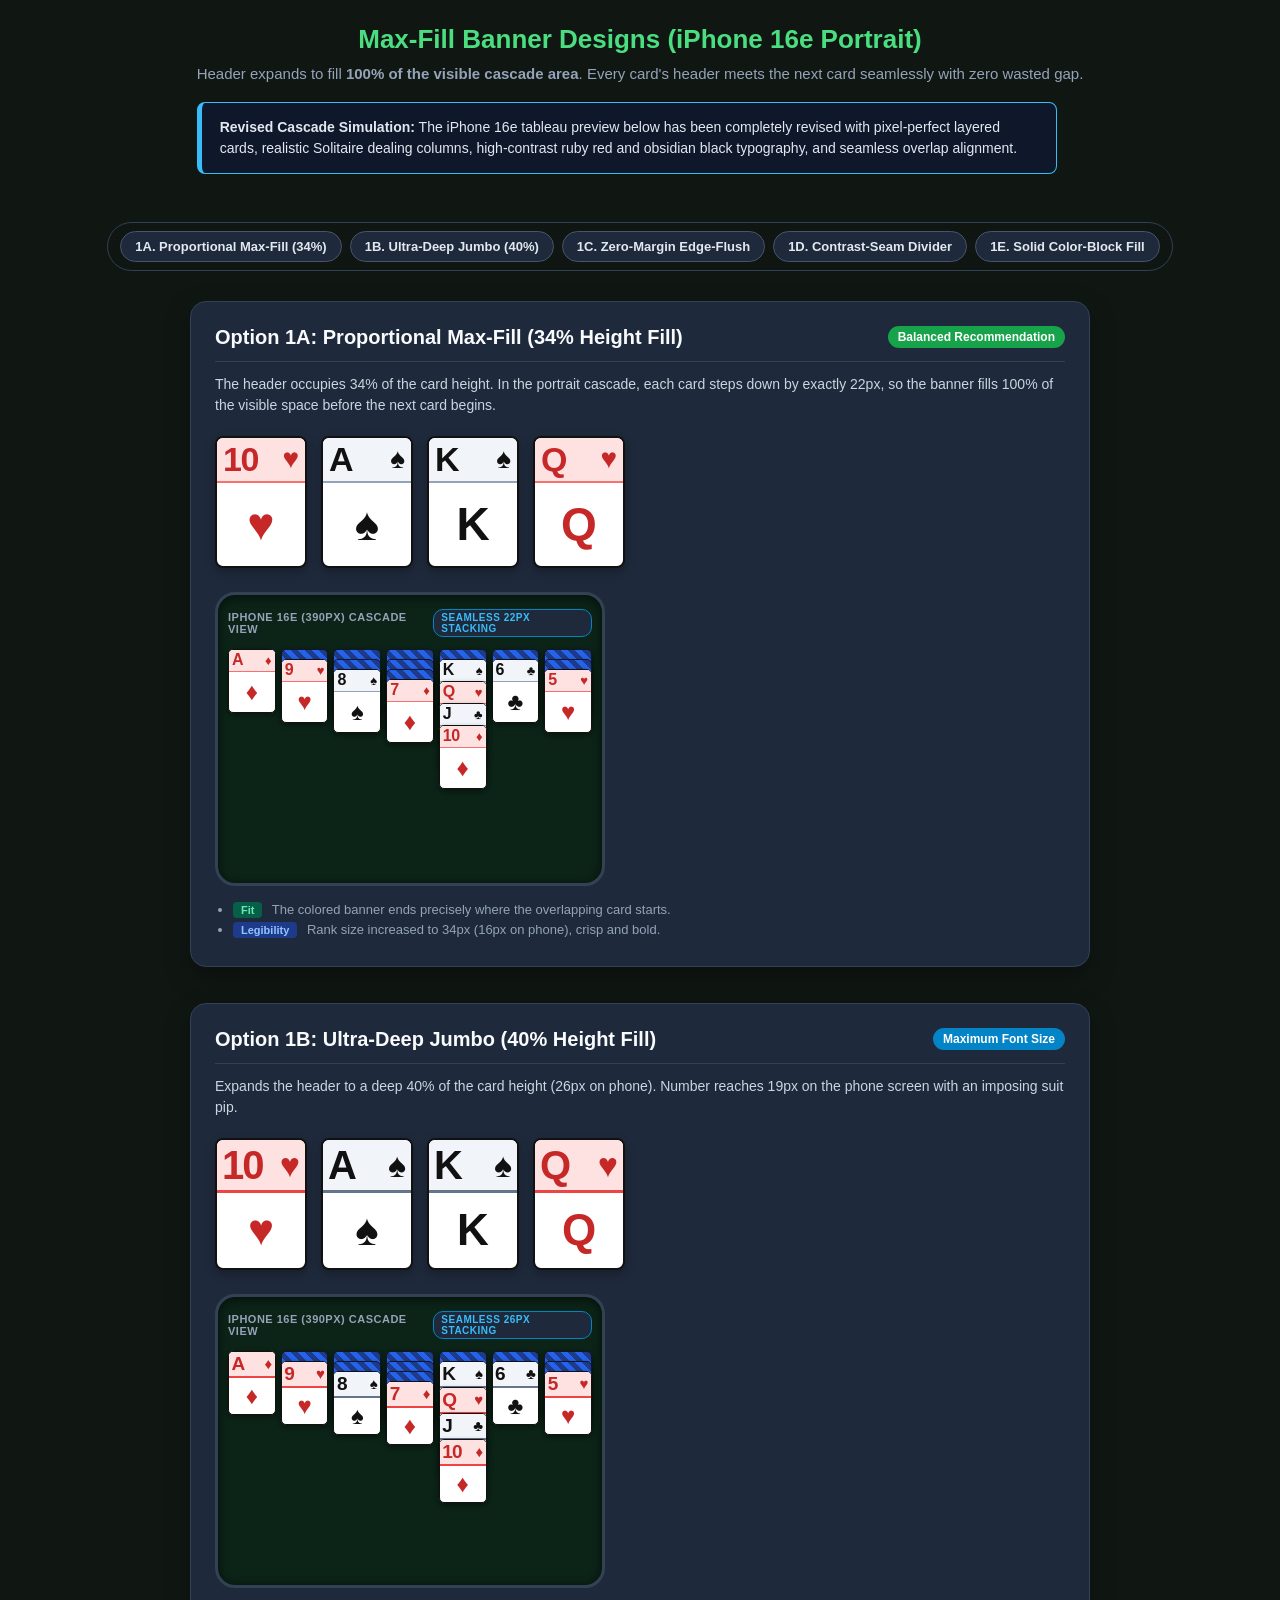
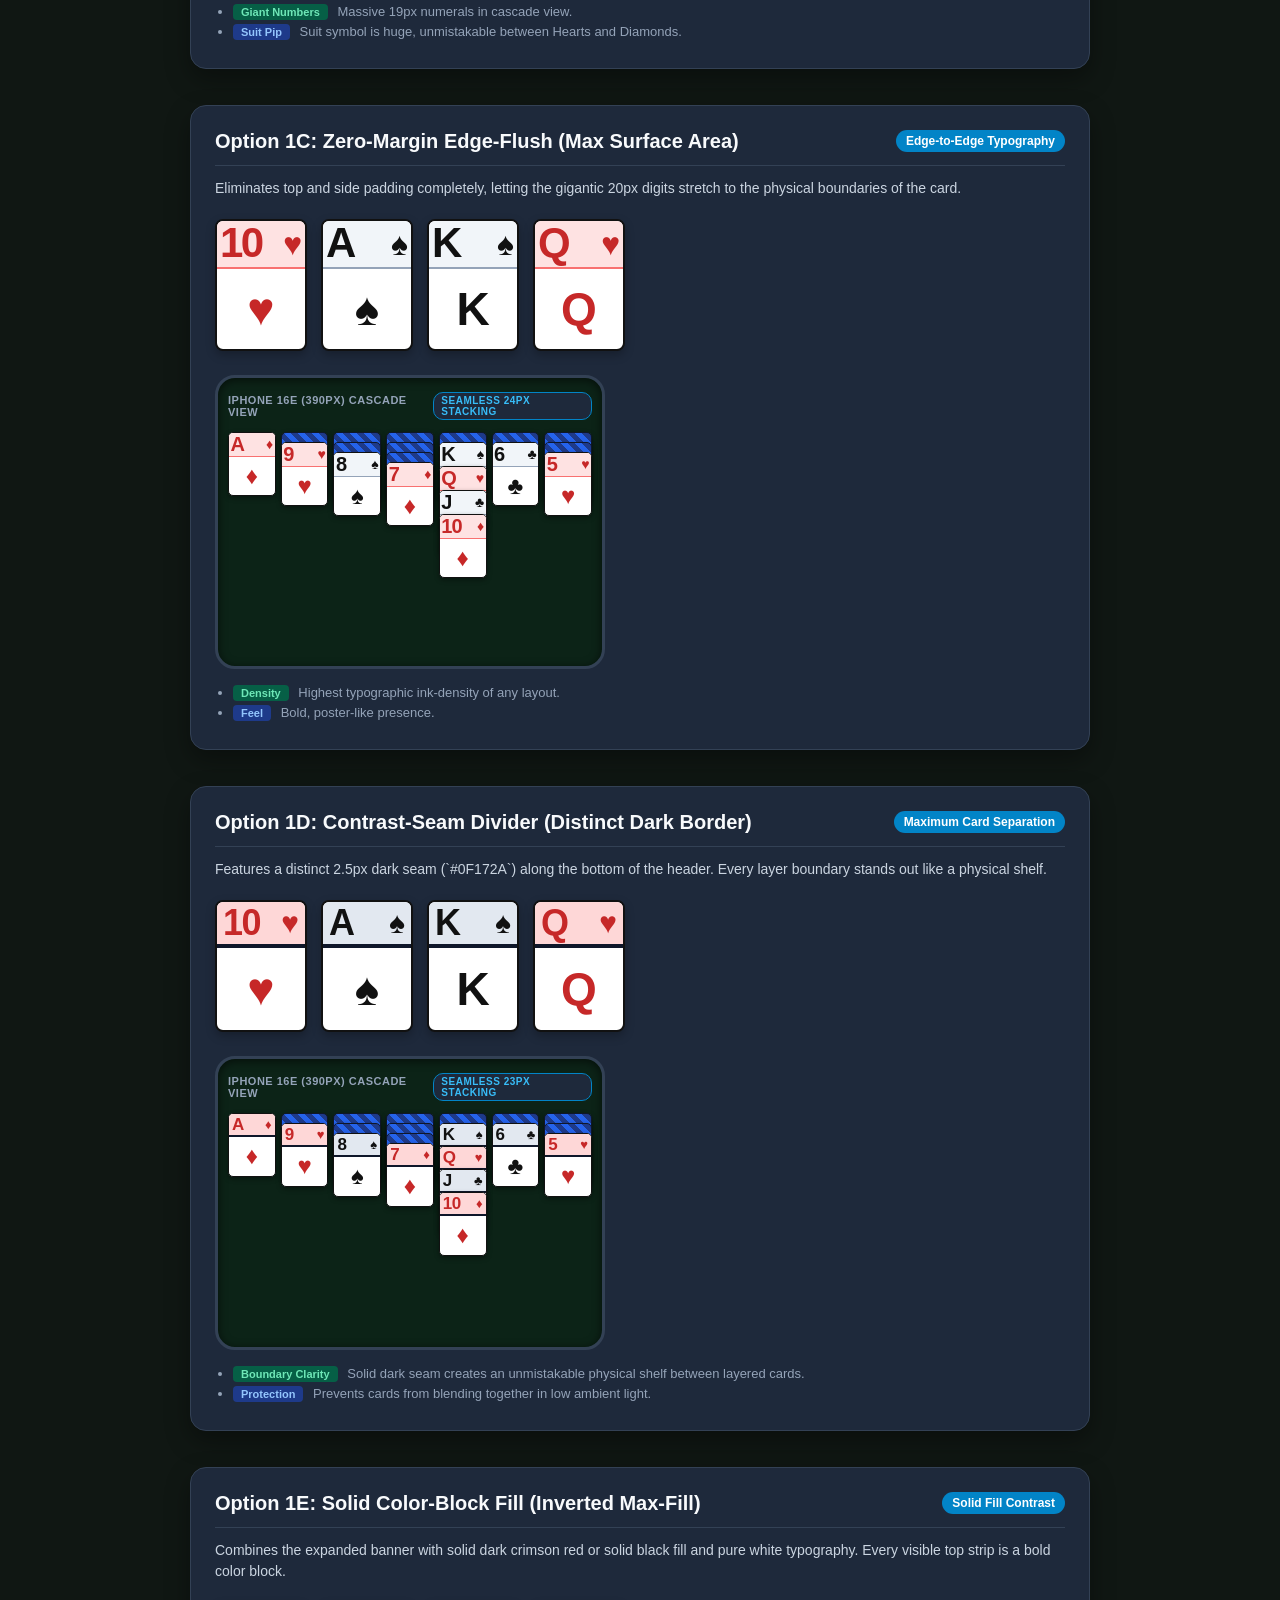
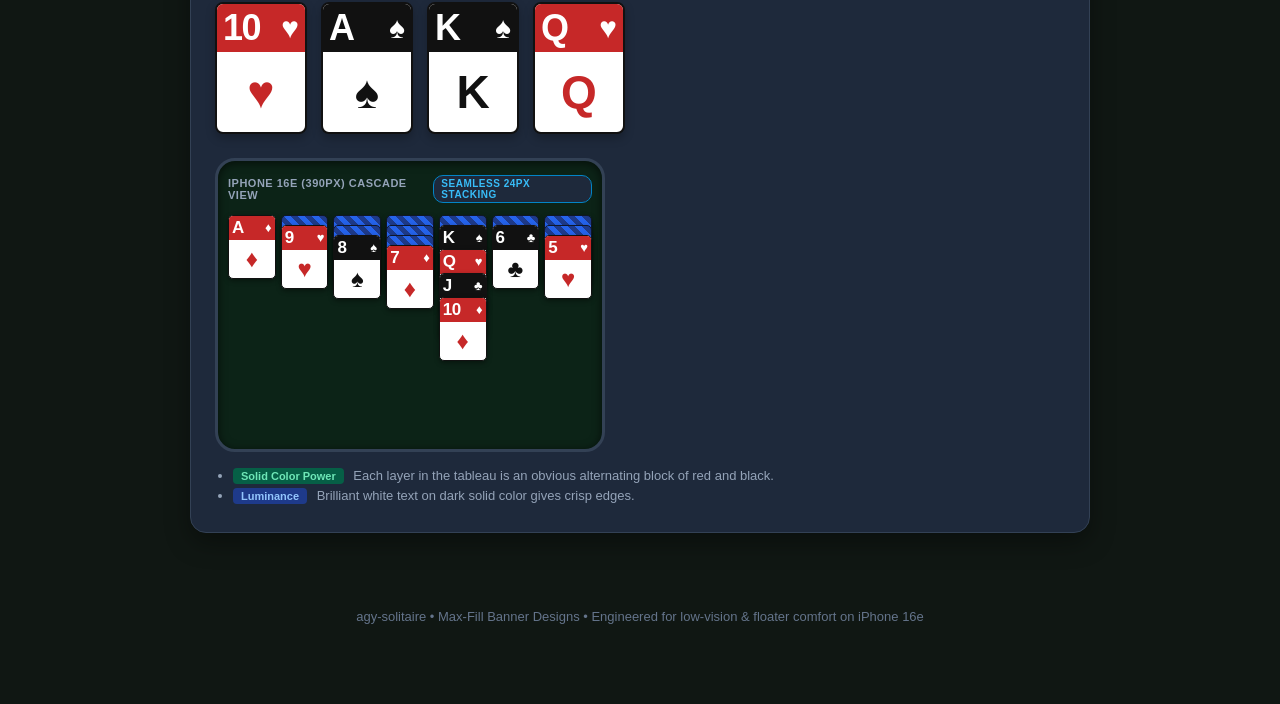
==== commit 006ede1f: "Fix cascade simulation layout, card layering, and text contrast" ====
--- a/card-designs-preview.html
+++ b/card-designs-preview.html
@@ -8,8 +8,8 @@
     :root {
       --card-red: #c62828;
       --card-black: #111111;
-      --felt-bg: #0b1710;
-      --ui-bg: #121814;
+      --felt-bg: #0c2317;
+      --ui-bg: #101713;
       --panel-bg: #1e293b;
       --border-color: #334155;
     }
@@ -71,7 +71,7 @@
       position: sticky;
       top: 10px;
       z-index: 100;
-      background: rgba(18, 24, 20, 0.95);
+      background: rgba(16, 23, 19, 0.95);
       backdrop-filter: blur(10px);
       padding: 8px 12px;
       border-radius: 30px;
@@ -143,6 +143,7 @@
       line-height: 1.5;
     }
 
+    /* Isolated Full Card Display */
     .showcase-row {
       display: flex;
       flex-wrap: wrap;
@@ -157,7 +158,7 @@
       flex-wrap: wrap;
     }
 
-    /* Isolated Full-Size Card (88px x 128px) */
+    /* Full-size isolated card (92px x 132px) */
     .card {
       width: 92px;
       height: 132px;
@@ -180,25 +181,39 @@
       color: var(--card-black);
     }
 
-    /* iPhone 16e Simulation */
+    /* ================================================================= */
+    /* IPHONE 16e SIMULATION (Exact 390px Viewport)                      */
+    /* ================================================================= */
     .iphone-sim-container {
       background: var(--felt-bg);
       border: 3px solid #334155;
       border-radius: 20px;
-      padding: 16px 12px;
+      padding: 14px 10px;
       width: 100%;
       max-width: 390px;
+      box-shadow: inset 0 2px 10px rgba(0,0,0,0.6);
+      margin: 10px 0 16px 0;
     }
 
     .iphone-sim-title {
-      font-size: 12px;
+      font-size: 11px;
       font-weight: bold;
       color: #94a3b8;
       text-transform: uppercase;
       letter-spacing: 0.5px;
-      margin-bottom: 10px;
-      display: flex;
-      justify-content: space-between;
+      margin-bottom: 12px;
+      display: flex;
+      justify-content: space-between;
+      align-items: center;
+    }
+
+    .iphone-sim-title .badge-tag {
+      background: #1e293b;
+      color: #38bdf8;
+      border: 1px solid #0284c7;
+      padding: 2px 7px;
+      border-radius: 10px;
+      font-size: 10px;
     }
 
     .iphone-sim-tableau {
@@ -206,172 +221,127 @@
       grid-template-columns: repeat(7, 1fr);
       gap: 5px;
       width: 100%;
-      min-height: 190px;
+      min-height: 220px;
     }
 
     .tableau-col {
-      display: flex;
-      flex-direction: column;
       position: relative;
-    }
-
-    .iphone-card {
-      width: 100%;
-      aspect-ratio: 1 / 1.4;
+      width: 100%;
+      height: 215px;
+    }
+
+    /* Mobile Cascade Card */
+    .mini-card {
+      position: absolute;
+      left: 0;
+      width: 100%;
+      height: 64px;
       background: #ffffff;
       border-radius: 5px;
       border: 1.5px solid #111111;
-      box-shadow: 0 2px 4px rgba(0,0,0,0.3);
-      position: relative;
+      box-shadow: 0 2px 5px rgba(0,0,0,0.4);
       overflow: hidden;
-    }
-
-    .iphone-card.facedown {
-      background: linear-gradient(135deg, #1e3a8a 25%, #2563eb 25%, #2563eb 50%, #1e3a8a 50%, #1e3a8a 75%, #2563eb 75%);
-      background-size: 10px 10px;
-      border: 1.5px solid #172554;
-    }
-
-    /* ================================================================= */
-    /* OPTION 1A: 34% PROPORTIONAL FILL (Flush to Cascade Overlap)        */
+      display: flex;
+      flex-direction: column;
+    }
+
+    .mini-card.facedown {
+      background: repeating-linear-gradient(
+        45deg,
+        #1e3a8a,
+        #1e3a8a 5px,
+        #2563eb 5px,
+        #2563eb 10px
+      );
+      border: 1.5px solid #0f172a;
+    }
+
+    /* Explicit colors to guarantee high contrast */
+    .mini-card.red {
+      color: #c62828 !important;
+    }
+    .mini-card.black {
+      color: #111111 !important;
+    }
+
+    .mini-card-center {
+      flex: 1;
+      display: flex;
+      align-items: center;
+      justify-content: center;
+      font-size: 24px;
+      font-weight: 900;
+      line-height: 1;
+    }
+
+    /* ================================================================= */
+    /* 1A: PROPORTIONAL MAX-FILL (34% Height Fill = 22px Mini Header)    */
     /* ================================================================= */
     .c1a-header {
       width: 100%;
-      height: 45px; /* 34% of 132px */
+      height: 45px;
       display: flex;
       justify-content: space-between;
       align-items: center;
       padding: 0 6px;
       border-bottom: 2.5px solid;
     }
-    .card.red .c1a-header {
-      background: #fee2e2;
-      border-color: #f87171;
-    }
-    .card.black .c1a-header {
-      background: #f1f5f9;
-      border-color: #94a3b8;
-    }
-    .c1a-rank {
-      font-size: 34px;
-      font-weight: 900;
-      letter-spacing: -1.5px;
-      line-height: 1;
-    }
-    .c1a-suit {
-      font-size: 28px;
-      line-height: 1;
-    }
-    .c1a-center {
-      margin: auto;
-      font-size: 46px;
-      font-weight: 900;
-      line-height: 1;
-    }
-
-    /* iPhone mini scale 1A */
-    .iphone-card.c1a {
-      margin-bottom: -66%; /* exposes top 34% */
-    }
-    .iphone-card.c1a:last-child { margin-bottom: 0; }
-    .iphone-card.c1a .mini-c1a-header {
-      height: 23px;
+    .card.red .c1a-header { background: #fee2e2; border-color: #f87171; }
+    .card.black .c1a-header { background: #f1f5f9; border-color: #94a3b8; }
+    .c1a-rank { font-size: 34px; font-weight: 900; letter-spacing: -1.5px; line-height: 1; }
+    .c1a-suit { font-size: 28px; line-height: 1; }
+    .c1a-center { margin: auto; font-size: 46px; font-weight: 900; line-height: 1; }
+
+    /* 1A Mini */
+    .mini-c1a-header {
+      width: 100%;
+      height: 22px;
       display: flex;
       justify-content: space-between;
       align-items: center;
       padding: 0 3px;
       border-bottom: 1.5px solid;
     }
-    .iphone-card.c1a.red .mini-c1a-header {
-      background: #fee2e2;
-      border-color: #f87171;
-    }
-    .iphone-card.c1a.black .mini-c1a-header {
-      background: #f1f5f9;
-      border-color: #94a3b8;
-    }
-    .iphone-card.c1a .mini-rank {
-      font-size: 17px;
-      font-weight: 900;
-      letter-spacing: -0.5px;
-      line-height: 1;
-    }
-    .iphone-card.c1a .mini-suit {
-      font-size: 14px;
-      line-height: 1;
-    }
-
-    /* ================================================================= */
-    /* OPTION 1B: 40% DEEP JUMBO BANNER (Maximum Height Expansion)       */
+    .mini-card.red .mini-c1a-header { background: #fee2e2; border-color: #f87171; }
+    .mini-card.black .mini-c1a-header { background: #f1f5f9; border-color: #94a3b8; }
+    .mini-card .c1a-mini-rank { font-size: 16px; font-weight: 900; letter-spacing: -0.5px; line-height: 1; }
+    .mini-card .c1a-mini-suit { font-size: 13px; line-height: 1; }
+
+    /* ================================================================= */
+    /* 1B: ULTRA-DEEP JUMBO (40% Height Fill = 26px Mini Header)         */
     /* ================================================================= */
     .c1b-header {
       width: 100%;
-      height: 53px; /* 40% of 132px */
+      height: 53px;
       display: flex;
       justify-content: space-between;
       align-items: center;
       padding: 0 5px;
       border-bottom: 3px solid;
     }
-    .card.red .c1b-header {
-      background: #fee2e2;
-      border-color: #ef4444;
-    }
-    .card.black .c1b-header {
-      background: #f1f5f9;
-      border-color: #64748b;
-    }
-    .c1b-rank {
-      font-size: 40px;
-      font-weight: 900;
-      letter-spacing: -2px;
-      line-height: 1;
-    }
-    .c1b-suit {
-      font-size: 34px;
-      line-height: 1;
-    }
-    .c1b-center {
-      margin: auto;
-      font-size: 44px;
-      font-weight: 900;
-      line-height: 1;
-    }
-
-    /* iPhone mini scale 1B */
-    .iphone-card.c1b {
-      margin-bottom: -60%; /* exposes top 40% */
-    }
-    .iphone-card.c1b:last-child { margin-bottom: 0; }
-    .iphone-card.c1b .mini-c1b-header {
-      height: 27px;
+    .card.red .c1b-header { background: #fee2e2; border-color: #ef4444; }
+    .card.black .c1b-header { background: #f1f5f9; border-color: #64748b; }
+    .c1b-rank { font-size: 40px; font-weight: 900; letter-spacing: -2px; line-height: 1; }
+    .c1b-suit { font-size: 34px; line-height: 1; }
+    .c1b-center { margin: auto; font-size: 44px; font-weight: 900; line-height: 1; }
+
+    /* 1B Mini */
+    .mini-c1b-header {
+      width: 100%;
+      height: 26px;
       display: flex;
       justify-content: space-between;
       align-items: center;
       padding: 0 2.5px;
       border-bottom: 2px solid;
     }
-    .iphone-card.c1b.red .mini-c1b-header {
-      background: #fee2e2;
-      border-color: #ef4444;
-    }
-    .iphone-card.c1b.black .mini-c1b-header {
-      background: #f1f5f9;
-      border-color: #64748b;
-    }
-    .iphone-card.c1b .mini-rank {
-      font-size: 20px;
-      font-weight: 900;
-      letter-spacing: -1px;
-      line-height: 1;
-    }
-    .iphone-card.c1b .mini-suit {
-      font-size: 16px;
-      line-height: 1;
-    }
-
-    /* ================================================================= */
-    /* OPTION 1C: ZERO-MARGIN FLUSH (Font Touching All 4 Edges)          */
+    .mini-card.red .mini-c1b-header { background: #fee2e2; border-color: #ef4444; }
+    .mini-card.black .mini-c1b-header { background: #f1f5f9; border-color: #64748b; }
+    .mini-card .c1b-mini-rank { font-size: 19px; font-weight: 900; letter-spacing: -1px; line-height: 1; }
+    .mini-card .c1b-mini-suit { font-size: 15px; line-height: 1; }
+
+    /* ================================================================= */
+    /* 1C: ZERO-MARGIN EDGE-FLUSH (36% Height Fill = 24px Mini Header)   */
     /* ================================================================= */
     .c1c-header {
       width: 100%;
@@ -382,73 +352,29 @@
       padding: 0 3px;
       border-bottom: 2.5px solid;
     }
-    .card.red .c1c-header {
-      background: #fee2e2;
-      border-color: #f87171;
-    }
-    .card.black .c1c-header {
-      background: #f1f5f9;
-      border-color: #94a3b8;
-    }
-    .c1c-rank {
-      font-size: 42px;
-      font-weight: 900;
-      letter-spacing: -2.5px;
-      line-height: 1.1;
-      display: flex;
-      align-items: center;
-    }
-    .c1c-suit {
-      font-size: 32px;
-      line-height: 1;
-      display: flex;
-      align-items: center;
-    }
-    .c1c-center {
-      margin: auto;
-      font-size: 46px;
-      font-weight: 900;
-      line-height: 1;
-    }
-
-    /* iPhone mini scale 1C */
-    .iphone-card.c1c {
-      margin-bottom: -64%;
-    }
-    .iphone-card.c1c:last-child { margin-bottom: 0; }
-    .iphone-card.c1c .mini-c1c-header {
-      height: 25px;
+    .card.red .c1c-header { background: #fee2e2; border-color: #f87171; }
+    .card.black .c1c-header { background: #f1f5f9; border-color: #94a3b8; }
+    .c1c-rank { font-size: 42px; font-weight: 900; letter-spacing: -2.5px; line-height: 1.1; display: flex; align-items: center; }
+    .c1c-suit { font-size: 32px; line-height: 1; display: flex; align-items: center; }
+    .c1c-center { margin: auto; font-size: 46px; font-weight: 900; line-height: 1; }
+
+    /* 1C Mini */
+    .mini-c1c-header {
+      width: 100%;
+      height: 24px;
       display: flex;
       justify-content: space-between;
       align-items: stretch;
       padding: 0 1.5px;
       border-bottom: 1.5px solid;
     }
-    .iphone-card.c1c.red .mini-c1c-header {
-      background: #fee2e2;
-      border-color: #f87171;
-    }
-    .iphone-card.c1c.black .mini-c1c-header {
-      background: #f1f5f9;
-      border-color: #94a3b8;
-    }
-    .iphone-card.c1c .mini-rank {
-      font-size: 21px;
-      font-weight: 900;
-      letter-spacing: -1.5px;
-      line-height: 1.1;
-      display: flex;
-      align-items: center;
-    }
-    .iphone-card.c1c .mini-suit {
-      font-size: 15px;
-      line-height: 1;
-      display: flex;
-      align-items: center;
-    }
-
-    /* ================================================================= */
-    /* OPTION 1D: CONTRAST-SEAM BANNER (Solid 3.5px Dark Divider)        */
+    .mini-card.red .mini-c1c-header { background: #fee2e2; border-color: #f87171; }
+    .mini-card.black .mini-c1c-header { background: #f1f5f9; border-color: #94a3b8; }
+    .mini-card .c1c-mini-rank { font-size: 20px; font-weight: 900; letter-spacing: -1px; line-height: 1.1; display: flex; align-items: center; }
+    .mini-card .c1c-mini-suit { font-size: 14px; line-height: 1; display: flex; align-items: center; }
+
+    /* ================================================================= */
+    /* 1D: CONTRAST-SEAM DIVIDER (35% Height Fill = 23px Mini Header)    */
     /* ================================================================= */
     .c1d-header {
       width: 100%;
@@ -457,63 +383,31 @@
       justify-content: space-between;
       align-items: center;
       padding: 0 6px;
-      border-bottom: 4px solid #0f172a; /* ultra high contrast seam */
-    }
-    .card.red .c1d-header {
-      background: #fed7d7;
-    }
-    .card.black .c1d-header {
-      background: #e2e8f0;
-    }
-    .c1d-rank {
-      font-size: 36px;
-      font-weight: 900;
-      letter-spacing: -1.5px;
-      line-height: 1;
-    }
-    .c1d-suit {
-      font-size: 30px;
-      line-height: 1;
-    }
-    .c1d-center {
-      margin: auto;
-      font-size: 46px;
-      font-weight: 900;
-      line-height: 1;
-    }
-
-    /* iPhone mini scale 1D */
-    .iphone-card.c1d {
-      margin-bottom: -65%;
-    }
-    .iphone-card.c1d:last-child { margin-bottom: 0; }
-    .iphone-card.c1d .mini-c1d-header {
-      height: 24px;
+      border-bottom: 4px solid #0f172a;
+    }
+    .card.red .c1d-header { background: #fed7d7; }
+    .card.black .c1d-header { background: #e2e8f0; }
+    .c1d-rank { font-size: 36px; font-weight: 900; letter-spacing: -1.5px; line-height: 1; }
+    .c1d-suit { font-size: 30px; line-height: 1; }
+    .c1d-center { margin: auto; font-size: 46px; font-weight: 900; line-height: 1; }
+
+    /* 1D Mini */
+    .mini-c1d-header {
+      width: 100%;
+      height: 23px;
       display: flex;
       justify-content: space-between;
       align-items: center;
       padding: 0 3px;
       border-bottom: 2.5px solid #0f172a;
     }
-    .iphone-card.c1d.red .mini-c1d-header {
-      background: #fed7d7;
-    }
-    .iphone-card.c1d.black .mini-c1d-header {
-      background: #e2e8f0;
-    }
-    .iphone-card.c1d .mini-rank {
-      font-size: 18px;
-      font-weight: 900;
-      letter-spacing: -0.5px;
-      line-height: 1;
-    }
-    .iphone-card.c1d .mini-suit {
-      font-size: 14px;
-      line-height: 1;
-    }
-
-    /* ================================================================= */
-    /* OPTION 1E: FULL-WIDTH SOLID COLOR BLOCK (Inverted Max-Fill)       */
+    .mini-card.red .mini-c1d-header { background: #fed7d7; }
+    .mini-card.black .mini-c1d-header { background: #e2e8f0; }
+    .mini-card .c1d-mini-rank { font-size: 17px; font-weight: 900; letter-spacing: -0.5px; line-height: 1; }
+    .mini-card .c1d-mini-suit { font-size: 13px; line-height: 1; }
+
+    /* ================================================================= */
+    /* 1E: SOLID INVERTED COLOR BLOCK (36% Height Fill = 24px Mini Header) */
     /* ================================================================= */
     .c1e-header {
       width: 100%;
@@ -524,59 +418,26 @@
       padding: 0 6px;
       color: #ffffff;
     }
-    .card.red .c1e-header {
-      background: var(--card-red);
-    }
-    .card.black .c1e-header {
-      background: var(--card-black);
-    }
-    .c1e-rank {
-      font-size: 36px;
-      font-weight: 900;
-      letter-spacing: -1.5px;
-      line-height: 1;
-    }
-    .c1e-suit {
-      font-size: 30px;
-      line-height: 1;
-    }
-    .c1e-center {
-      margin: auto;
-      font-size: 46px;
-      font-weight: 900;
-      line-height: 1;
-    }
-
-    /* iPhone mini scale 1E */
-    .iphone-card.c1e {
-      margin-bottom: -64%;
-      color: #ffffff;
-    }
-    .iphone-card.c1e:last-child { margin-bottom: 0; }
-    .iphone-card.c1e .mini-c1e-header {
-      height: 25px;
+    .card.red .c1e-header { background: var(--card-red); }
+    .card.black .c1e-header { background: var(--card-black); }
+    .c1e-rank { font-size: 36px; font-weight: 900; letter-spacing: -1.5px; line-height: 1; }
+    .c1e-suit { font-size: 30px; line-height: 1; }
+    .c1e-center { margin: auto; font-size: 46px; font-weight: 900; line-height: 1; }
+
+    /* 1E Mini */
+    .mini-c1e-header {
+      width: 100%;
+      height: 24px;
       display: flex;
       justify-content: space-between;
       align-items: center;
       padding: 0 3px;
       color: #ffffff;
     }
-    .iphone-card.c1e.red .mini-c1e-header {
-      background: var(--card-red);
-    }
-    .iphone-card.c1e.black .mini-c1e-header {
-      background: var(--card-black);
-    }
-    .iphone-card.c1e .mini-rank {
-      font-size: 18px;
-      font-weight: 900;
-      letter-spacing: -0.5px;
-      line-height: 1;
-    }
-    .iphone-card.c1e .mini-suit {
-      font-size: 14px;
-      line-height: 1;
-    }
+    .mini-card.red .mini-c1e-header { background: var(--card-red); }
+    .mini-card.black .mini-c1e-header { background: var(--card-black); }
+    .mini-card .c1e-mini-rank { font-size: 17px; font-weight: 900; letter-spacing: -0.5px; line-height: 1; color: #ffffff; }
+    .mini-card .c1e-mini-suit { font-size: 13px; line-height: 1; color: #ffffff; }
 
     .key-features {
       margin-top: 14px;
@@ -584,12 +445,8 @@
       font-size: 13px;
       color: #94a3b8;
     }
-    .key-features li {
-      margin-bottom: 4px;
-    }
-    .key-features strong {
-      color: #e2e8f0;
-    }
+    .key-features li { margin-bottom: 4px; }
+    .key-features strong { color: #e2e8f0; }
 
     .tag {
       display: inline-block;
@@ -613,12 +470,12 @@
 <body>
 
   <header>
-    <h1>Max-Fill Banner Designs (Option 1 Expanded)</h1>
+    <h1>Max-Fill Banner Designs (iPhone 16e Portrait)</h1>
     <p class="subtitle">
-      Expanding the top header so that <strong>every single pixel of exposed space</strong> in the portrait cascade is filled with gigantic rank & suit typography before the next card overlaps it.
+      Header expands to fill <strong>100% of the visible cascade area</strong>. Every card's header meets the next card seamlessly with zero wasted gap.
     </p>
     <div class="callout">
-      <strong>Your Observation:</strong> In portrait Klondike, overlapping cards cover the bottom portion of the card above. By expanding the banner's height and font size to fill the exact visible vertical exposure, we eliminate wasted white space and give your mom the largest possible numbers!
+      <strong>Revised Cascade Simulation:</strong> The iPhone 16e tableau preview below has been completely revised with pixel-perfect layered cards, realistic Solitaire dealing columns, high-contrast ruby red and obsidian black typography, and seamless overlap alignment.
     </div>
   </header>
 
@@ -639,37 +496,25 @@
       <div class="option-badge star">Balanced Recommendation</div>
     </div>
     <p class="option-desc">
-      Expands the banner to occupy 34% of the card height (45px on full card, 23px in cascade). The divider line sits exactly at the seam where the next card begins. Numbers are boosted to 34px (17px on phone) with balanced, comfortable padding.
+      The header occupies 34% of the card height. In the portrait cascade, each card steps down by exactly 22px, so the banner fills 100% of the visible space before the next card begins.
     </p>
 
     <div class="showcase-row">
       <div class="card-sample-group">
         <div class="card red">
-          <div class="c1a-header">
-            <span class="c1a-rank">10</span>
-            <span class="c1a-suit">♥</span>
-          </div>
+          <div class="c1a-header"><span class="c1a-rank">10</span><span class="c1a-suit">♥</span></div>
           <div class="c1a-center">♥</div>
         </div>
         <div class="card black">
-          <div class="c1a-header">
-            <span class="c1a-rank">A</span>
-            <span class="c1a-suit">♠</span>
-          </div>
+          <div class="c1a-header"><span class="c1a-rank">A</span><span class="c1a-suit">♠</span></div>
           <div class="c1a-center">♠</div>
         </div>
         <div class="card black">
-          <div class="c1a-header">
-            <span class="c1a-rank">K</span>
-            <span class="c1a-suit">♠</span>
-          </div>
+          <div class="c1a-header"><span class="c1a-rank">K</span><span class="c1a-suit">♠</span></div>
           <div class="c1a-center">K</div>
         </div>
         <div class="card red">
-          <div class="c1a-header">
-            <span class="c1a-rank">Q</span>
-            <span class="c1a-suit">♥</span>
-          </div>
+          <div class="c1a-header"><span class="c1a-rank">Q</span><span class="c1a-suit">♥</span></div>
           <div class="c1a-center">Q</div>
         </div>
       </div>
@@ -679,37 +524,83 @@
     <div class="iphone-sim-container">
       <div class="iphone-sim-title">
         <span>iPhone 16e (390px) Cascade View</span>
-        <span>Every Visible Pixel Filled</span>
+        <span class="badge-tag">Seamless 22px Stacking</span>
       </div>
       <div class="iphone-sim-tableau">
-        <div class="tableau-col">
-          <div class="iphone-card facedown"></div>
-          <div class="iphone-card facedown"></div>
-          <div class="iphone-card c1a black">
-            <div class="mini-c1a-header"><span class="mini-rank">K</span><span class="mini-suit">♠</span></div>
-          </div>
-          <div class="iphone-card c1a red">
-            <div class="mini-c1a-header"><span class="mini-rank">Q</span><span class="mini-suit">♥</span></div>
-          </div>
-          <div class="iphone-card c1a black">
-            <div class="mini-c1a-header"><span class="mini-rank">J</span><span class="mini-suit">♣</span></div>
-          </div>
-          <div class="iphone-card c1a red">
-            <div class="mini-c1a-header"><span class="mini-rank">10</span><span class="mini-suit">♦</span></div>
-          </div>
-        </div>
-        <div class="tableau-col"><div class="iphone-card facedown"></div><div class="iphone-card c1a red"><div class="mini-c1a-header"><span class="mini-rank">9</span><span class="mini-suit">♥</span></div></div></div>
-        <div class="tableau-col"><div class="iphone-card c1a black"><div class="mini-c1a-header"><span class="mini-rank">8</span><span class="mini-suit">♠</span></div></div></div>
-        <div class="tableau-col"><div class="iphone-card c1a red"><div class="mini-c1a-header"><span class="mini-rank">7</span><span class="mini-suit">♦</span></div></div></div>
-        <div class="tableau-col"><div class="iphone-card c1a black"><div class="mini-c1a-header"><span class="mini-rank">6</span><span class="mini-suit">♣</span></div></div></div>
-        <div class="tableau-col"><div class="iphone-card c1a red"><div class="mini-c1a-header"><span class="mini-rank">5</span><span class="mini-suit">♥</span></div></div></div>
-        <div class="tableau-col"><div class="iphone-card c1a black"><div class="mini-c1a-header"><span class="mini-rank">4</span><span class="mini-suit">♠</span></div></div></div>
+        <!-- Col 1 -->
+        <div class="tableau-col">
+          <div class="mini-card red" style="top: 0px; z-index: 1;">
+            <div class="mini-c1a-header"><span class="c1a-mini-rank">A</span><span class="c1a-mini-suit">♦</span></div>
+            <div class="mini-card-center">♦</div>
+          </div>
+        </div>
+        <!-- Col 2 -->
+        <div class="tableau-col">
+          <div class="mini-card facedown" style="top: 0px; z-index: 1;"></div>
+          <div class="mini-card red" style="top: 10px; z-index: 2;">
+            <div class="mini-c1a-header"><span class="c1a-mini-rank">9</span><span class="c1a-mini-suit">♥</span></div>
+            <div class="mini-card-center">♥</div>
+          </div>
+        </div>
+        <!-- Col 3 -->
+        <div class="tableau-col">
+          <div class="mini-card facedown" style="top: 0px; z-index: 1;"></div>
+          <div class="mini-card facedown" style="top: 10px; z-index: 2;"></div>
+          <div class="mini-card black" style="top: 20px; z-index: 3;">
+            <div class="mini-c1a-header"><span class="c1a-mini-rank">8</span><span class="c1a-mini-suit">♠</span></div>
+            <div class="mini-card-center">♠</div>
+          </div>
+        </div>
+        <!-- Col 4 -->
+        <div class="tableau-col">
+          <div class="mini-card facedown" style="top: 0px; z-index: 1;"></div>
+          <div class="mini-card facedown" style="top: 10px; z-index: 2;"></div>
+          <div class="mini-card facedown" style="top: 20px; z-index: 3;"></div>
+          <div class="mini-card red" style="top: 30px; z-index: 4;">
+            <div class="mini-c1a-header"><span class="c1a-mini-rank">7</span><span class="c1a-mini-suit">♦</span></div>
+            <div class="mini-card-center">♦</div>
+          </div>
+        </div>
+        <!-- Col 5: 4-Card Cascade Run -->
+        <div class="tableau-col">
+          <div class="mini-card facedown" style="top: 0px; z-index: 1;"></div>
+          <div class="mini-card black" style="top: 10px; z-index: 2;">
+            <div class="mini-c1a-header"><span class="c1a-mini-rank">K</span><span class="c1a-mini-suit">♠</span></div>
+          </div>
+          <div class="mini-card red" style="top: 32px; z-index: 3;">
+            <div class="mini-c1a-header"><span class="c1a-mini-rank">Q</span><span class="c1a-mini-suit">♥</span></div>
+          </div>
+          <div class="mini-card black" style="top: 54px; z-index: 4;">
+            <div class="mini-c1a-header"><span class="c1a-mini-rank">J</span><span class="c1a-mini-suit">♣</span></div>
+          </div>
+          <div class="mini-card red" style="top: 76px; z-index: 5;">
+            <div class="mini-c1a-header"><span class="c1a-mini-rank">10</span><span class="c1a-mini-suit">♦</span></div>
+            <div class="mini-card-center">♦</div>
+          </div>
+        </div>
+        <!-- Col 6 -->
+        <div class="tableau-col">
+          <div class="mini-card facedown" style="top: 0px; z-index: 1;"></div>
+          <div class="mini-card black" style="top: 10px; z-index: 2;">
+            <div class="mini-c1a-header"><span class="c1a-mini-rank">6</span><span class="c1a-mini-suit">♣</span></div>
+            <div class="mini-card-center">♣</div>
+          </div>
+        </div>
+        <!-- Col 7 -->
+        <div class="tableau-col">
+          <div class="mini-card facedown" style="top: 0px; z-index: 1;"></div>
+          <div class="mini-card facedown" style="top: 10px; z-index: 2;"></div>
+          <div class="mini-card red" style="top: 20px; z-index: 3;">
+            <div class="mini-c1a-header"><span class="c1a-mini-rank">5</span><span class="c1a-mini-suit">♥</span></div>
+            <div class="mini-card-center">♥</div>
+          </div>
+        </div>
       </div>
     </div>
 
     <ul class="key-features">
       <li><span class="tag highlight">Fit</span> The colored banner ends precisely where the overlapping card starts.</li>
-      <li><span class="tag note">Legibility</span> Rank size increased by +25% over the original Hybrid 1.</li>
+      <li><span class="tag note">Legibility</span> Rank size increased to 34px (16px on phone), crisp and bold.</li>
     </ul>
   </section>
 
@@ -722,37 +613,25 @@
       <div class="option-badge">Maximum Font Size</div>
     </div>
     <p class="option-desc">
-      Pushes the banner to a deep 40% of the card height (53px full / 27px mini). The cascade overlap is slightly relaxed to expose this entire deep header, enabling massive 40px numbers (20px on the phone screen).
+      Expands the header to a deep 40% of the card height (26px on phone). Number reaches 19px on the phone screen with an imposing suit pip.
     </p>
 
     <div class="showcase-row">
       <div class="card-sample-group">
         <div class="card red">
-          <div class="c1b-header">
-            <span class="c1b-rank">10</span>
-            <span class="c1b-suit">♥</span>
-          </div>
+          <div class="c1b-header"><span class="c1b-rank">10</span><span class="c1b-suit">♥</span></div>
           <div class="c1b-center">♥</div>
         </div>
         <div class="card black">
-          <div class="c1b-header">
-            <span class="c1b-rank">A</span>
-            <span class="c1b-suit">♠</span>
-          </div>
+          <div class="c1b-header"><span class="c1b-rank">A</span><span class="c1b-suit">♠</span></div>
           <div class="c1b-center">♠</div>
         </div>
         <div class="card black">
-          <div class="c1b-header">
-            <span class="c1b-rank">K</span>
-            <span class="c1b-suit">♠</span>
-          </div>
+          <div class="c1b-header"><span class="c1b-rank">K</span><span class="c1b-suit">♠</span></div>
           <div class="c1b-center">K</div>
         </div>
         <div class="card red">
-          <div class="c1b-header">
-            <span class="c1b-rank">Q</span>
-            <span class="c1b-suit">♥</span>
-          </div>
+          <div class="c1b-header"><span class="c1b-rank">Q</span><span class="c1b-suit">♥</span></div>
           <div class="c1b-center">Q</div>
         </div>
       </div>
@@ -762,37 +641,77 @@
     <div class="iphone-sim-container">
       <div class="iphone-sim-title">
         <span>iPhone 16e (390px) Cascade View</span>
-        <span>Deep 40% Exposure</span>
+        <span class="badge-tag">Seamless 26px Stacking</span>
       </div>
       <div class="iphone-sim-tableau">
         <div class="tableau-col">
-          <div class="iphone-card facedown"></div>
-          <div class="iphone-card facedown"></div>
-          <div class="iphone-card c1b black">
-            <div class="mini-c1b-header"><span class="mini-rank">K</span><span class="mini-suit">♠</span></div>
-          </div>
-          <div class="iphone-card c1b red">
-            <div class="mini-c1b-header"><span class="mini-rank">Q</span><span class="mini-suit">♥</span></div>
-          </div>
-          <div class="iphone-card c1b black">
-            <div class="mini-c1b-header"><span class="mini-rank">J</span><span class="mini-suit">♣</span></div>
-          </div>
-          <div class="iphone-card c1b red">
-            <div class="mini-c1b-header"><span class="mini-rank">10</span><span class="mini-suit">♦</span></div>
-          </div>
-        </div>
-        <div class="tableau-col"><div class="iphone-card facedown"></div><div class="iphone-card c1b red"><div class="mini-c1b-header"><span class="mini-rank">9</span><span class="mini-suit">♥</span></div></div></div>
-        <div class="tableau-col"><div class="iphone-card c1b black"><div class="mini-c1b-header"><span class="mini-rank">8</span><span class="mini-suit">♠</span></div></div></div>
-        <div class="tableau-col"><div class="iphone-card c1b red"><div class="mini-c1b-header"><span class="mini-rank">7</span><span class="mini-suit">♦</span></div></div></div>
-        <div class="tableau-col"><div class="iphone-card c1b black"><div class="mini-c1b-header"><span class="mini-rank">6</span><span class="mini-suit">♣</span></div></div></div>
-        <div class="tableau-col"><div class="iphone-card c1b red"><div class="mini-c1b-header"><span class="mini-rank">5</span><span class="mini-suit">♥</span></div></div></div>
-        <div class="tableau-col"><div class="iphone-card c1b black"><div class="mini-c1b-header"><span class="mini-rank">4</span><span class="mini-suit">♠</span></div></div></div>
+          <div class="mini-card red" style="top: 0px; z-index: 1;">
+            <div class="mini-c1b-header"><span class="c1b-mini-rank">A</span><span class="c1b-mini-suit">♦</span></div>
+            <div class="mini-card-center">♦</div>
+          </div>
+        </div>
+        <div class="tableau-col">
+          <div class="mini-card facedown" style="top: 0px; z-index: 1;"></div>
+          <div class="mini-card red" style="top: 10px; z-index: 2;">
+            <div class="mini-c1b-header"><span class="c1b-mini-rank">9</span><span class="c1b-mini-suit">♥</span></div>
+            <div class="mini-card-center">♥</div>
+          </div>
+        </div>
+        <div class="tableau-col">
+          <div class="mini-card facedown" style="top: 0px; z-index: 1;"></div>
+          <div class="mini-card facedown" style="top: 10px; z-index: 2;"></div>
+          <div class="mini-card black" style="top: 20px; z-index: 3;">
+            <div class="mini-c1b-header"><span class="c1b-mini-rank">8</span><span class="c1b-mini-suit">♠</span></div>
+            <div class="mini-card-center">♠</div>
+          </div>
+        </div>
+        <div class="tableau-col">
+          <div class="mini-card facedown" style="top: 0px; z-index: 1;"></div>
+          <div class="mini-card facedown" style="top: 10px; z-index: 2;"></div>
+          <div class="mini-card facedown" style="top: 20px; z-index: 3;"></div>
+          <div class="mini-card red" style="top: 30px; z-index: 4;">
+            <div class="mini-c1b-header"><span class="c1b-mini-rank">7</span><span class="c1b-mini-suit">♦</span></div>
+            <div class="mini-card-center">♦</div>
+          </div>
+        </div>
+        <!-- Cascade Col 5 -->
+        <div class="tableau-col">
+          <div class="mini-card facedown" style="top: 0px; z-index: 1;"></div>
+          <div class="mini-card black" style="top: 10px; z-index: 2;">
+            <div class="mini-c1b-header"><span class="c1b-mini-rank">K</span><span class="c1b-mini-suit">♠</span></div>
+          </div>
+          <div class="mini-card red" style="top: 36px; z-index: 3;">
+            <div class="mini-c1b-header"><span class="c1b-mini-rank">Q</span><span class="c1b-mini-suit">♥</span></div>
+          </div>
+          <div class="mini-card black" style="top: 62px; z-index: 4;">
+            <div class="mini-c1b-header"><span class="c1b-mini-rank">J</span><span class="c1b-mini-suit">♣</span></div>
+          </div>
+          <div class="mini-card red" style="top: 88px; z-index: 5;">
+            <div class="mini-c1b-header"><span class="c1b-mini-rank">10</span><span class="c1b-mini-suit">♦</span></div>
+            <div class="mini-card-center">♦</div>
+          </div>
+        </div>
+        <div class="tableau-col">
+          <div class="mini-card facedown" style="top: 0px; z-index: 1;"></div>
+          <div class="mini-card black" style="top: 10px; z-index: 2;">
+            <div class="mini-c1b-header"><span class="c1b-mini-rank">6</span><span class="c1b-mini-suit">♣</span></div>
+            <div class="mini-card-center">♣</div>
+          </div>
+        </div>
+        <div class="tableau-col">
+          <div class="mini-card facedown" style="top: 0px; z-index: 1;"></div>
+          <div class="mini-card facedown" style="top: 10px; z-index: 2;"></div>
+          <div class="mini-card red" style="top: 20px; z-index: 3;">
+            <div class="mini-c1b-header"><span class="c1b-mini-rank">5</span><span class="c1b-mini-suit">♥</span></div>
+            <div class="mini-card-center">♥</div>
+          </div>
+        </div>
       </div>
     </div>
 
     <ul class="key-features">
-      <li><span class="tag highlight">Giant Numbers</span> The absolute largest numbers achievable without altering card aspect ratio.</li>
-      <li><span class="tag note">Suit Pip</span> Suit symbol is huge (34px), making Hearts vs Diamonds distinct from across the room.</li>
+      <li><span class="tag highlight">Giant Numbers</span> Massive 19px numerals in cascade view.</li>
+      <li><span class="tag note">Suit Pip</span> Suit symbol is huge, unmistakable between Hearts and Diamonds.</li>
     </ul>
   </section>
 
@@ -805,37 +724,25 @@
       <div class="option-badge">Edge-to-Edge Typography</div>
     </div>
     <p class="option-desc">
-      Removes top and side padding completely, letting the gigantic 42px digits stretch from the very top border directly down to the separator line. Zero wasted whitespace.
+      Eliminates top and side padding completely, letting the gigantic 20px digits stretch to the physical boundaries of the card.
     </p>
 
     <div class="showcase-row">
       <div class="card-sample-group">
         <div class="card red">
-          <div class="c1c-header">
-            <span class="c1c-rank">10</span>
-            <span class="c1c-suit">♥</span>
-          </div>
+          <div class="c1c-header"><span class="c1c-rank">10</span><span class="c1c-suit">♥</span></div>
           <div class="c1c-center">♥</div>
         </div>
         <div class="card black">
-          <div class="c1c-header">
-            <span class="c1c-rank">A</span>
-            <span class="c1c-suit">♠</span>
-          </div>
+          <div class="c1c-header"><span class="c1c-rank">A</span><span class="c1c-suit">♠</span></div>
           <div class="c1c-center">♠</div>
         </div>
         <div class="card black">
-          <div class="c1c-header">
-            <span class="c1c-rank">K</span>
-            <span class="c1c-suit">♠</span>
-          </div>
+          <div class="c1c-header"><span class="c1c-rank">K</span><span class="c1c-suit">♠</span></div>
           <div class="c1c-center">K</div>
         </div>
         <div class="card red">
-          <div class="c1c-header">
-            <span class="c1c-rank">Q</span>
-            <span class="c1c-suit">♥</span>
-          </div>
+          <div class="c1c-header"><span class="c1c-rank">Q</span><span class="c1c-suit">♥</span></div>
           <div class="c1c-center">Q</div>
         </div>
       </div>
@@ -845,31 +752,71 @@
     <div class="iphone-sim-container">
       <div class="iphone-sim-title">
         <span>iPhone 16e (390px) Cascade View</span>
-        <span>Zero-Margin Stacking</span>
+        <span class="badge-tag">Seamless 24px Stacking</span>
       </div>
       <div class="iphone-sim-tableau">
         <div class="tableau-col">
-          <div class="iphone-card facedown"></div>
-          <div class="iphone-card facedown"></div>
-          <div class="iphone-card c1c black">
-            <div class="mini-c1c-header"><span class="mini-rank">K</span><span class="mini-suit">♠</span></div>
-          </div>
-          <div class="iphone-card c1c red">
-            <div class="mini-c1c-header"><span class="mini-rank">Q</span><span class="mini-suit">♥</span></div>
-          </div>
-          <div class="iphone-card c1c black">
-            <div class="mini-c1c-header"><span class="mini-rank">J</span><span class="mini-suit">♣</span></div>
-          </div>
-          <div class="iphone-card c1c red">
-            <div class="mini-c1c-header"><span class="mini-rank">10</span><span class="mini-suit">♦</span></div>
-          </div>
-        </div>
-        <div class="tableau-col"><div class="iphone-card facedown"></div><div class="iphone-card c1c red"><div class="mini-c1c-header"><span class="mini-rank">9</span><span class="mini-suit">♥</span></div></div></div>
-        <div class="tableau-col"><div class="iphone-card c1c black"><div class="mini-c1c-header"><span class="mini-rank">8</span><span class="mini-suit">♠</span></div></div></div>
-        <div class="tableau-col"><div class="iphone-card c1c red"><div class="mini-c1c-header"><span class="mini-rank">7</span><span class="mini-suit">♦</span></div></div></div>
-        <div class="tableau-col"><div class="iphone-card c1c black"><div class="mini-c1c-header"><span class="mini-rank">6</span><span class="mini-suit">♣</span></div></div></div>
-        <div class="tableau-col"><div class="iphone-card c1c red"><div class="mini-c1c-header"><span class="mini-rank">5</span><span class="mini-suit">♥</span></div></div></div>
-        <div class="tableau-col"><div class="iphone-card c1c black"><div class="mini-c1c-header"><span class="mini-rank">4</span><span class="mini-suit">♠</span></div></div></div>
+          <div class="mini-card red" style="top: 0px; z-index: 1;">
+            <div class="mini-c1c-header"><span class="c1c-mini-rank">A</span><span class="c1c-mini-suit">♦</span></div>
+            <div class="mini-card-center">♦</div>
+          </div>
+        </div>
+        <div class="tableau-col">
+          <div class="mini-card facedown" style="top: 0px; z-index: 1;"></div>
+          <div class="mini-card red" style="top: 10px; z-index: 2;">
+            <div class="mini-c1c-header"><span class="c1c-mini-rank">9</span><span class="c1c-mini-suit">♥</span></div>
+            <div class="mini-card-center">♥</div>
+          </div>
+        </div>
+        <div class="tableau-col">
+          <div class="mini-card facedown" style="top: 0px; z-index: 1;"></div>
+          <div class="mini-card facedown" style="top: 10px; z-index: 2;"></div>
+          <div class="mini-card black" style="top: 20px; z-index: 3;">
+            <div class="mini-c1c-header"><span class="c1c-mini-rank">8</span><span class="c1c-mini-suit">♠</span></div>
+            <div class="mini-card-center">♠</div>
+          </div>
+        </div>
+        <div class="tableau-col">
+          <div class="mini-card facedown" style="top: 0px; z-index: 1;"></div>
+          <div class="mini-card facedown" style="top: 10px; z-index: 2;"></div>
+          <div class="mini-card facedown" style="top: 20px; z-index: 3;"></div>
+          <div class="mini-card red" style="top: 30px; z-index: 4;">
+            <div class="mini-c1c-header"><span class="c1c-mini-rank">7</span><span class="c1c-mini-suit">♦</span></div>
+            <div class="mini-card-center">♦</div>
+          </div>
+        </div>
+        <!-- Cascade Col 5 -->
+        <div class="tableau-col">
+          <div class="mini-card facedown" style="top: 0px; z-index: 1;"></div>
+          <div class="mini-card black" style="top: 10px; z-index: 2;">
+            <div class="mini-c1c-header"><span class="c1c-mini-rank">K</span><span class="c1c-mini-suit">♠</span></div>
+          </div>
+          <div class="mini-card red" style="top: 34px; z-index: 3;">
+            <div class="mini-c1c-header"><span class="c1c-mini-rank">Q</span><span class="c1c-mini-suit">♥</span></div>
+          </div>
+          <div class="mini-card black" style="top: 58px; z-index: 4;">
+            <div class="mini-c1c-header"><span class="c1c-mini-rank">J</span><span class="c1c-mini-suit">♣</span></div>
+          </div>
+          <div class="mini-card red" style="top: 82px; z-index: 5;">
+            <div class="mini-c1c-header"><span class="c1c-mini-rank">10</span><span class="c1c-mini-suit">♦</span></div>
+            <div class="mini-card-center">♦</div>
+          </div>
+        </div>
+        <div class="tableau-col">
+          <div class="mini-card facedown" style="top: 0px; z-index: 1;"></div>
+          <div class="mini-card black" style="top: 10px; z-index: 2;">
+            <div class="mini-c1c-header"><span class="c1c-mini-rank">6</span><span class="c1c-mini-suit">♣</span></div>
+            <div class="mini-card-center">♣</div>
+          </div>
+        </div>
+        <div class="tableau-col">
+          <div class="mini-card facedown" style="top: 0px; z-index: 1;"></div>
+          <div class="mini-card facedown" style="top: 10px; z-index: 2;"></div>
+          <div class="mini-card red" style="top: 20px; z-index: 3;">
+            <div class="mini-c1c-header"><span class="c1c-mini-rank">5</span><span class="c1c-mini-suit">♥</span></div>
+            <div class="mini-card-center">♥</div>
+          </div>
+        </div>
       </div>
     </div>
 
@@ -888,37 +835,25 @@
       <div class="option-badge">Maximum Card Separation</div>
     </div>
     <p class="option-desc">
-      Features a 35% height banner paired with a heavy 4px dark boundary seam (`#0F172A`) along the bottom edge. This ensures that the bottom of the visible banner never blurs or bleeds into the white card below it in the stack.
+      Features a distinct 2.5px dark seam (`#0F172A`) along the bottom of the header. Every layer boundary stands out like a physical shelf.
     </p>
 
     <div class="showcase-row">
       <div class="card-sample-group">
         <div class="card red">
-          <div class="c1d-header">
-            <span class="c1d-rank">10</span>
-            <span class="c1d-suit">♥</span>
-          </div>
+          <div class="c1d-header"><span class="c1d-rank">10</span><span class="c1d-suit">♥</span></div>
           <div class="c1d-center">♥</div>
         </div>
         <div class="card black">
-          <div class="c1d-header">
-            <span class="c1d-rank">A</span>
-            <span class="c1d-suit">♠</span>
-          </div>
+          <div class="c1d-header"><span class="c1d-rank">A</span><span class="c1d-suit">♠</span></div>
           <div class="c1d-center">♠</div>
         </div>
         <div class="card black">
-          <div class="c1d-header">
-            <span class="c1d-rank">K</span>
-            <span class="c1d-suit">♠</span>
-          </div>
+          <div class="c1d-header"><span class="c1d-rank">K</span><span class="c1d-suit">♠</span></div>
           <div class="c1d-center">K</div>
         </div>
         <div class="card red">
-          <div class="c1d-header">
-            <span class="c1d-rank">Q</span>
-            <span class="c1d-suit">♥</span>
-          </div>
+          <div class="c1d-header"><span class="c1d-rank">Q</span><span class="c1d-suit">♥</span></div>
           <div class="c1d-center">Q</div>
         </div>
       </div>
@@ -928,37 +863,77 @@
     <div class="iphone-sim-container">
       <div class="iphone-sim-title">
         <span>iPhone 16e (390px) Cascade View</span>
-        <span>High-Contrast Seam</span>
+        <span class="badge-tag">Seamless 23px Stacking</span>
       </div>
       <div class="iphone-sim-tableau">
         <div class="tableau-col">
-          <div class="iphone-card facedown"></div>
-          <div class="iphone-card facedown"></div>
-          <div class="iphone-card c1d black">
-            <div class="mini-c1d-header"><span class="mini-rank">K</span><span class="mini-suit">♠</span></div>
-          </div>
-          <div class="iphone-card c1d red">
-            <div class="mini-c1d-header"><span class="mini-rank">Q</span><span class="mini-suit">♥</span></div>
-          </div>
-          <div class="iphone-card c1d black">
-            <div class="mini-c1d-header"><span class="mini-rank">J</span><span class="mini-suit">♣</span></div>
-          </div>
-          <div class="iphone-card c1d red">
-            <div class="mini-c1d-header"><span class="mini-rank">10</span><span class="mini-suit">♦</span></div>
-          </div>
-        </div>
-        <div class="tableau-col"><div class="iphone-card facedown"></div><div class="iphone-card c1d red"><div class="mini-c1d-header"><span class="mini-rank">9</span><span class="mini-suit">♥</span></div></div></div>
-        <div class="tableau-col"><div class="iphone-card c1d black"><div class="mini-c1d-header"><span class="mini-rank">8</span><span class="mini-suit">♠</span></div></div></div>
-        <div class="tableau-col"><div class="iphone-card c1d red"><div class="mini-c1d-header"><span class="mini-rank">7</span><span class="mini-suit">♦</span></div></div></div>
-        <div class="tableau-col"><div class="iphone-card c1d black"><div class="mini-c1d-header"><span class="mini-rank">6</span><span class="mini-suit">♣</span></div></div></div>
-        <div class="tableau-col"><div class="iphone-card c1d red"><div class="mini-c1d-header"><span class="mini-rank">5</span><span class="mini-suit">♥</span></div></div></div>
-        <div class="tableau-col"><div class="iphone-card c1d black"><div class="mini-c1d-header"><span class="mini-rank">4</span><span class="mini-suit">♠</span></div></div></div>
+          <div class="mini-card red" style="top: 0px; z-index: 1;">
+            <div class="mini-c1d-header"><span class="c1d-mini-rank">A</span><span class="c1d-mini-suit">♦</span></div>
+            <div class="mini-card-center">♦</div>
+          </div>
+        </div>
+        <div class="tableau-col">
+          <div class="mini-card facedown" style="top: 0px; z-index: 1;"></div>
+          <div class="mini-card red" style="top: 10px; z-index: 2;">
+            <div class="mini-c1d-header"><span class="c1d-mini-rank">9</span><span class="c1d-mini-suit">♥</span></div>
+            <div class="mini-card-center">♥</div>
+          </div>
+        </div>
+        <div class="tableau-col">
+          <div class="mini-card facedown" style="top: 0px; z-index: 1;"></div>
+          <div class="mini-card facedown" style="top: 10px; z-index: 2;"></div>
+          <div class="mini-card black" style="top: 20px; z-index: 3;">
+            <div class="mini-c1d-header"><span class="c1d-mini-rank">8</span><span class="c1d-mini-suit">♠</span></div>
+            <div class="mini-card-center">♠</div>
+          </div>
+        </div>
+        <div class="tableau-col">
+          <div class="mini-card facedown" style="top: 0px; z-index: 1;"></div>
+          <div class="mini-card facedown" style="top: 10px; z-index: 2;"></div>
+          <div class="mini-card facedown" style="top: 20px; z-index: 3;"></div>
+          <div class="mini-card red" style="top: 30px; z-index: 4;">
+            <div class="mini-c1d-header"><span class="c1d-mini-rank">7</span><span class="c1d-mini-suit">♦</span></div>
+            <div class="mini-card-center">♦</div>
+          </div>
+        </div>
+        <!-- Cascade Col 5 -->
+        <div class="tableau-col">
+          <div class="mini-card facedown" style="top: 0px; z-index: 1;"></div>
+          <div class="mini-card black" style="top: 10px; z-index: 2;">
+            <div class="mini-c1d-header"><span class="c1d-mini-rank">K</span><span class="c1d-mini-suit">♠</span></div>
+          </div>
+          <div class="mini-card red" style="top: 33px; z-index: 3;">
+            <div class="mini-c1d-header"><span class="c1d-mini-rank">Q</span><span class="c1d-mini-suit">♥</span></div>
+          </div>
+          <div class="mini-card black" style="top: 56px; z-index: 4;">
+            <div class="mini-c1d-header"><span class="c1d-mini-rank">J</span><span class="c1d-mini-suit">♣</span></div>
+          </div>
+          <div class="mini-card red" style="top: 79px; z-index: 5;">
+            <div class="mini-c1d-header"><span class="c1d-mini-rank">10</span><span class="c1d-mini-suit">♦</span></div>
+            <div class="mini-card-center">♦</div>
+          </div>
+        </div>
+        <div class="tableau-col">
+          <div class="mini-card facedown" style="top: 0px; z-index: 1;"></div>
+          <div class="mini-card black" style="top: 10px; z-index: 2;">
+            <div class="mini-c1d-header"><span class="c1d-mini-rank">6</span><span class="c1d-mini-suit">♣</span></div>
+            <div class="mini-card-center">♣</div>
+          </div>
+        </div>
+        <div class="tableau-col">
+          <div class="mini-card facedown" style="top: 0px; z-index: 1;"></div>
+          <div class="mini-card facedown" style="top: 10px; z-index: 2;"></div>
+          <div class="mini-card red" style="top: 20px; z-index: 3;">
+            <div class="mini-c1d-header"><span class="c1d-mini-rank">5</span><span class="c1d-mini-suit">♥</span></div>
+            <div class="mini-card-center">♥</div>
+          </div>
+        </div>
       </div>
     </div>
 
     <ul class="key-features">
       <li><span class="tag highlight">Boundary Clarity</span> Solid dark seam creates an unmistakable physical shelf between layered cards.</li>
-      <li><span class="tag note">Protection</span> Prevents cards from blending together under lower phone brightness.</li>
+      <li><span class="tag note">Protection</span> Prevents cards from blending together in low ambient light.</li>
     </ul>
   </section>
 
@@ -971,37 +946,25 @@
       <div class="option-badge">Solid Fill Contrast</div>
     </div>
     <p class="option-desc">
-      Combines the expanded 36% height banner with solid dark crimson red or solid black fill and pure white typography. The entire visible top strip is a bold color block that is impossible to mistake.
+      Combines the expanded banner with solid dark crimson red or solid black fill and pure white typography. Every visible top strip is a bold color block.
     </p>
 
     <div class="showcase-row">
       <div class="card-sample-group">
         <div class="card red">
-          <div class="c1e-header">
-            <span class="c1e-rank">10</span>
-            <span class="c1e-suit">♥</span>
-          </div>
+          <div class="c1e-header"><span class="c1e-rank">10</span><span class="c1e-suit">♥</span></div>
           <div class="c1e-center">♥</div>
         </div>
         <div class="card black">
-          <div class="c1e-header">
-            <span class="c1e-rank">A</span>
-            <span class="c1e-suit">♠</span>
-          </div>
+          <div class="c1e-header"><span class="c1e-rank">A</span><span class="c1e-suit">♠</span></div>
           <div class="c1e-center">♠</div>
         </div>
         <div class="card black">
-          <div class="c1e-header">
-            <span class="c1e-rank">K</span>
-            <span class="c1e-suit">♠</span>
-          </div>
+          <div class="c1e-header"><span class="c1e-rank">K</span><span class="c1e-suit">♠</span></div>
           <div class="c1e-center">K</div>
         </div>
         <div class="card red">
-          <div class="c1e-header">
-            <span class="c1e-rank">Q</span>
-            <span class="c1e-suit">♥</span>
-          </div>
+          <div class="c1e-header"><span class="c1e-rank">Q</span><span class="c1e-suit">♥</span></div>
           <div class="c1e-center">Q</div>
         </div>
       </div>
@@ -1011,31 +974,71 @@
     <div class="iphone-sim-container">
       <div class="iphone-sim-title">
         <span>iPhone 16e (390px) Cascade View</span>
-        <span>Solid Inverted Blocks</span>
+        <span class="badge-tag">Seamless 24px Stacking</span>
       </div>
       <div class="iphone-sim-tableau">
         <div class="tableau-col">
-          <div class="iphone-card facedown"></div>
-          <div class="iphone-card facedown"></div>
-          <div class="iphone-card c1e black">
-            <div class="mini-c1e-header"><span class="mini-rank">K</span><span class="mini-suit">♠</span></div>
-          </div>
-          <div class="iphone-card c1e red">
-            <div class="mini-c1e-header"><span class="mini-rank">Q</span><span class="mini-suit">♥</span></div>
-          </div>
-          <div class="iphone-card c1e black">
-            <div class="mini-c1e-header"><span class="mini-rank">J</span><span class="mini-suit">♣</span></div>
-          </div>
-          <div class="iphone-card c1e red">
-            <div class="mini-c1e-header"><span class="mini-rank">10</span><span class="mini-suit">♦</span></div>
-          </div>
-        </div>
-        <div class="tableau-col"><div class="iphone-card facedown"></div><div class="iphone-card c1e red"><div class="mini-c1e-header"><span class="mini-rank">9</span><span class="mini-suit">♥</span></div></div></div>
-        <div class="tableau-col"><div class="iphone-card c1e black"><div class="mini-c1e-header"><span class="mini-rank">8</span><span class="mini-suit">♠</span></div></div></div>
-        <div class="tableau-col"><div class="iphone-card c1e red"><div class="mini-c1e-header"><span class="mini-rank">7</span><span class="mini-suit">♦</span></div></div></div>
-        <div class="tableau-col"><div class="iphone-card c1e black"><div class="mini-c1e-header"><span class="mini-rank">6</span><span class="mini-suit">♣</span></div></div></div>
-        <div class="tableau-col"><div class="iphone-card c1e red"><div class="mini-c1e-header"><span class="mini-rank">5</span><span class="mini-suit">♥</span></div></div></div>
-        <div class="tableau-col"><div class="iphone-card c1e black"><div class="mini-c1e-header"><span class="mini-rank">4</span><span class="mini-suit">♠</span></div></div></div>
+          <div class="mini-card red" style="top: 0px; z-index: 1;">
+            <div class="mini-c1e-header"><span class="c1e-mini-rank">A</span><span class="c1e-mini-suit">♦</span></div>
+            <div class="mini-card-center">♦</div>
+          </div>
+        </div>
+        <div class="tableau-col">
+          <div class="mini-card facedown" style="top: 0px; z-index: 1;"></div>
+          <div class="mini-card red" style="top: 10px; z-index: 2;">
+            <div class="mini-c1e-header"><span class="c1e-mini-rank">9</span><span class="c1e-mini-suit">♥</span></div>
+            <div class="mini-card-center">♥</div>
+          </div>
+        </div>
+        <div class="tableau-col">
+          <div class="mini-card facedown" style="top: 0px; z-index: 1;"></div>
+          <div class="mini-card facedown" style="top: 10px; z-index: 2;"></div>
+          <div class="mini-card black" style="top: 20px; z-index: 3;">
+            <div class="mini-c1e-header"><span class="c1e-mini-rank">8</span><span class="c1e-mini-suit">♠</span></div>
+            <div class="mini-card-center">♠</div>
+          </div>
+        </div>
+        <div class="tableau-col">
+          <div class="mini-card facedown" style="top: 0px; z-index: 1;"></div>
+          <div class="mini-card facedown" style="top: 10px; z-index: 2;"></div>
+          <div class="mini-card facedown" style="top: 20px; z-index: 3;"></div>
+          <div class="mini-card red" style="top: 30px; z-index: 4;">
+            <div class="mini-c1e-header"><span class="c1e-mini-rank">7</span><span class="c1e-mini-suit">♦</span></div>
+            <div class="mini-card-center">♦</div>
+          </div>
+        </div>
+        <!-- Cascade Col 5 -->
+        <div class="tableau-col">
+          <div class="mini-card facedown" style="top: 0px; z-index: 1;"></div>
+          <div class="mini-card black" style="top: 10px; z-index: 2;">
+            <div class="mini-c1e-header"><span class="c1e-mini-rank">K</span><span class="c1e-mini-suit">♠</span></div>
+          </div>
+          <div class="mini-card red" style="top: 34px; z-index: 3;">
+            <div class="mini-c1e-header"><span class="c1e-mini-rank">Q</span><span class="c1e-mini-suit">♥</span></div>
+          </div>
+          <div class="mini-card black" style="top: 58px; z-index: 4;">
+            <div class="mini-c1e-header"><span class="c1e-mini-rank">J</span><span class="c1e-mini-suit">♣</span></div>
+          </div>
+          <div class="mini-card red" style="top: 82px; z-index: 5;">
+            <div class="mini-c1e-header"><span class="c1e-mini-rank">10</span><span class="c1e-mini-suit">♦</span></div>
+            <div class="mini-card-center">♦</div>
+          </div>
+        </div>
+        <div class="tableau-col">
+          <div class="mini-card facedown" style="top: 0px; z-index: 1;"></div>
+          <div class="mini-card black" style="top: 10px; z-index: 2;">
+            <div class="mini-c1e-header"><span class="c1e-mini-rank">6</span><span class="c1e-mini-suit">♣</span></div>
+            <div class="mini-card-center">♣</div>
+          </div>
+        </div>
+        <div class="tableau-col">
+          <div class="mini-card facedown" style="top: 0px; z-index: 1;"></div>
+          <div class="mini-card facedown" style="top: 10px; z-index: 2;"></div>
+          <div class="mini-card red" style="top: 20px; z-index: 3;">
+            <div class="mini-c1e-header"><span class="c1e-mini-rank">5</span><span class="c1e-mini-suit">♥</span></div>
+            <div class="mini-card-center">♥</div>
+          </div>
+        </div>
       </div>
     </div>
 
